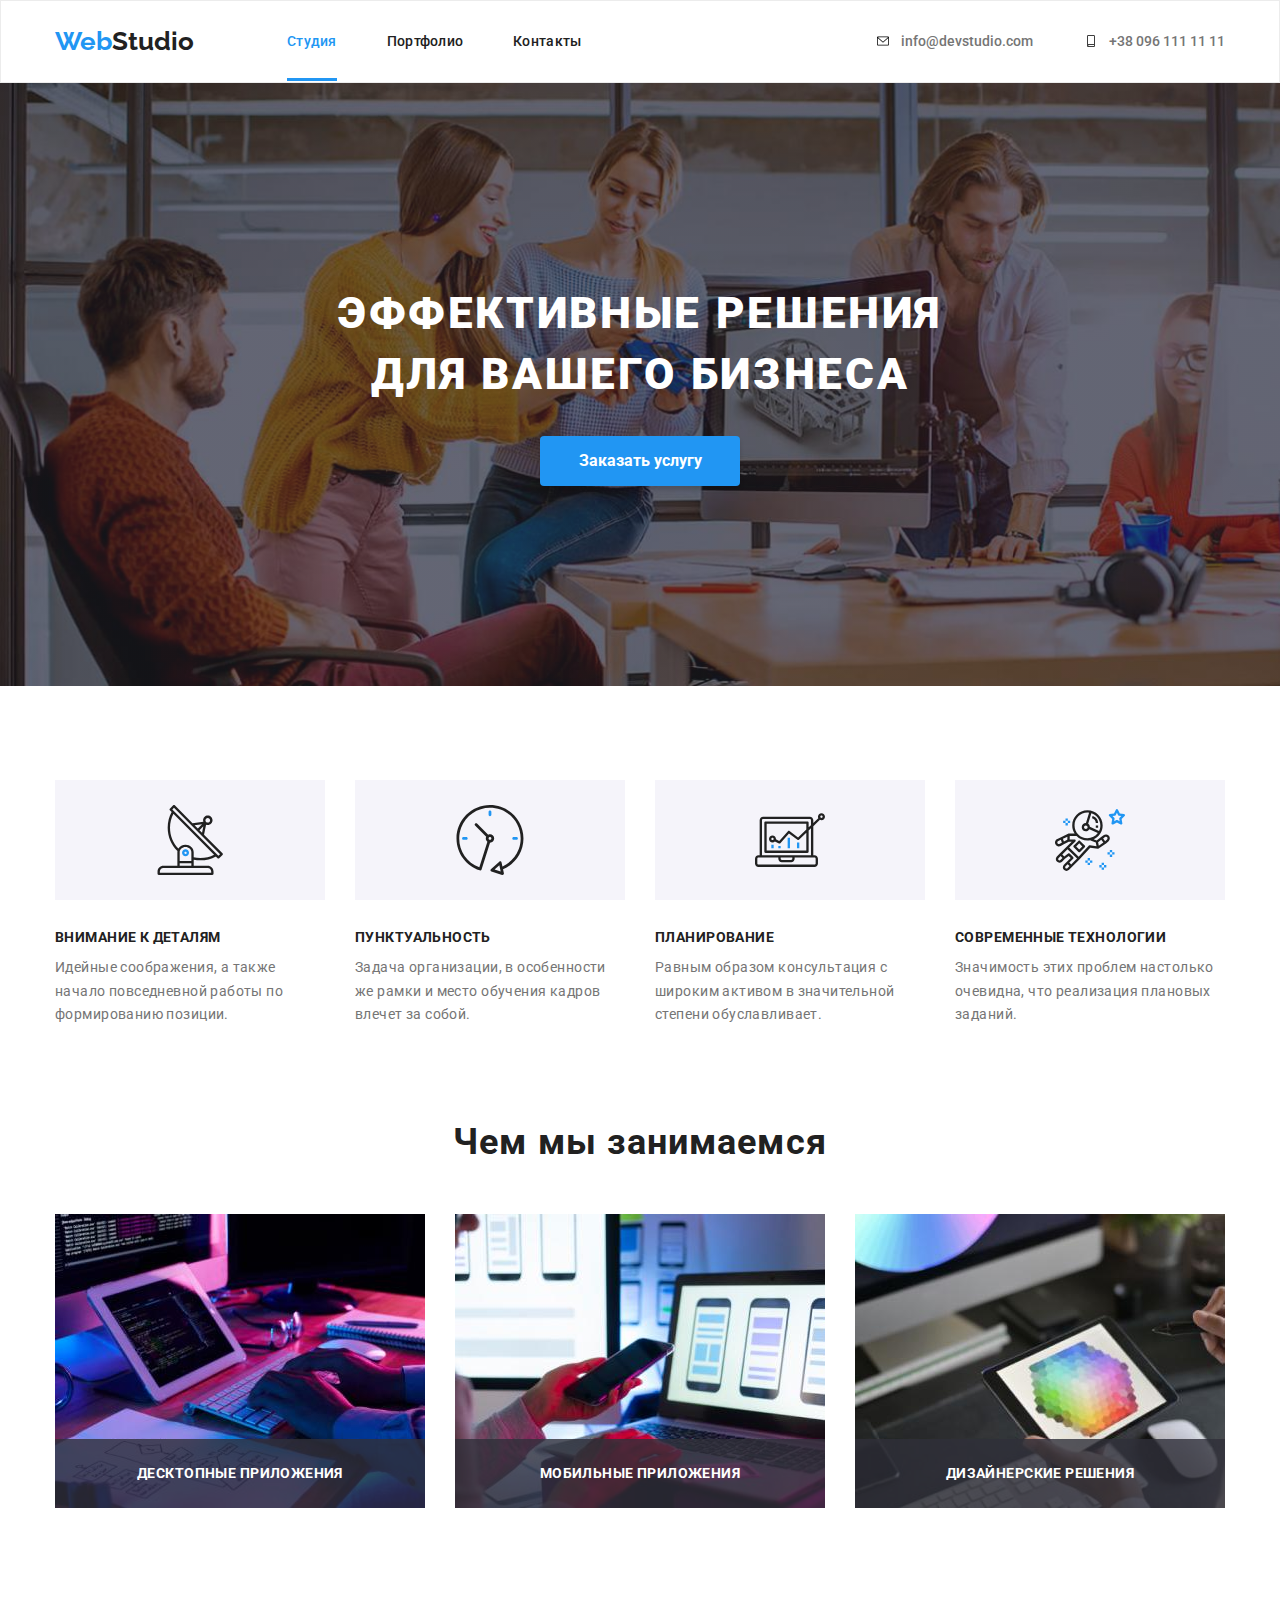
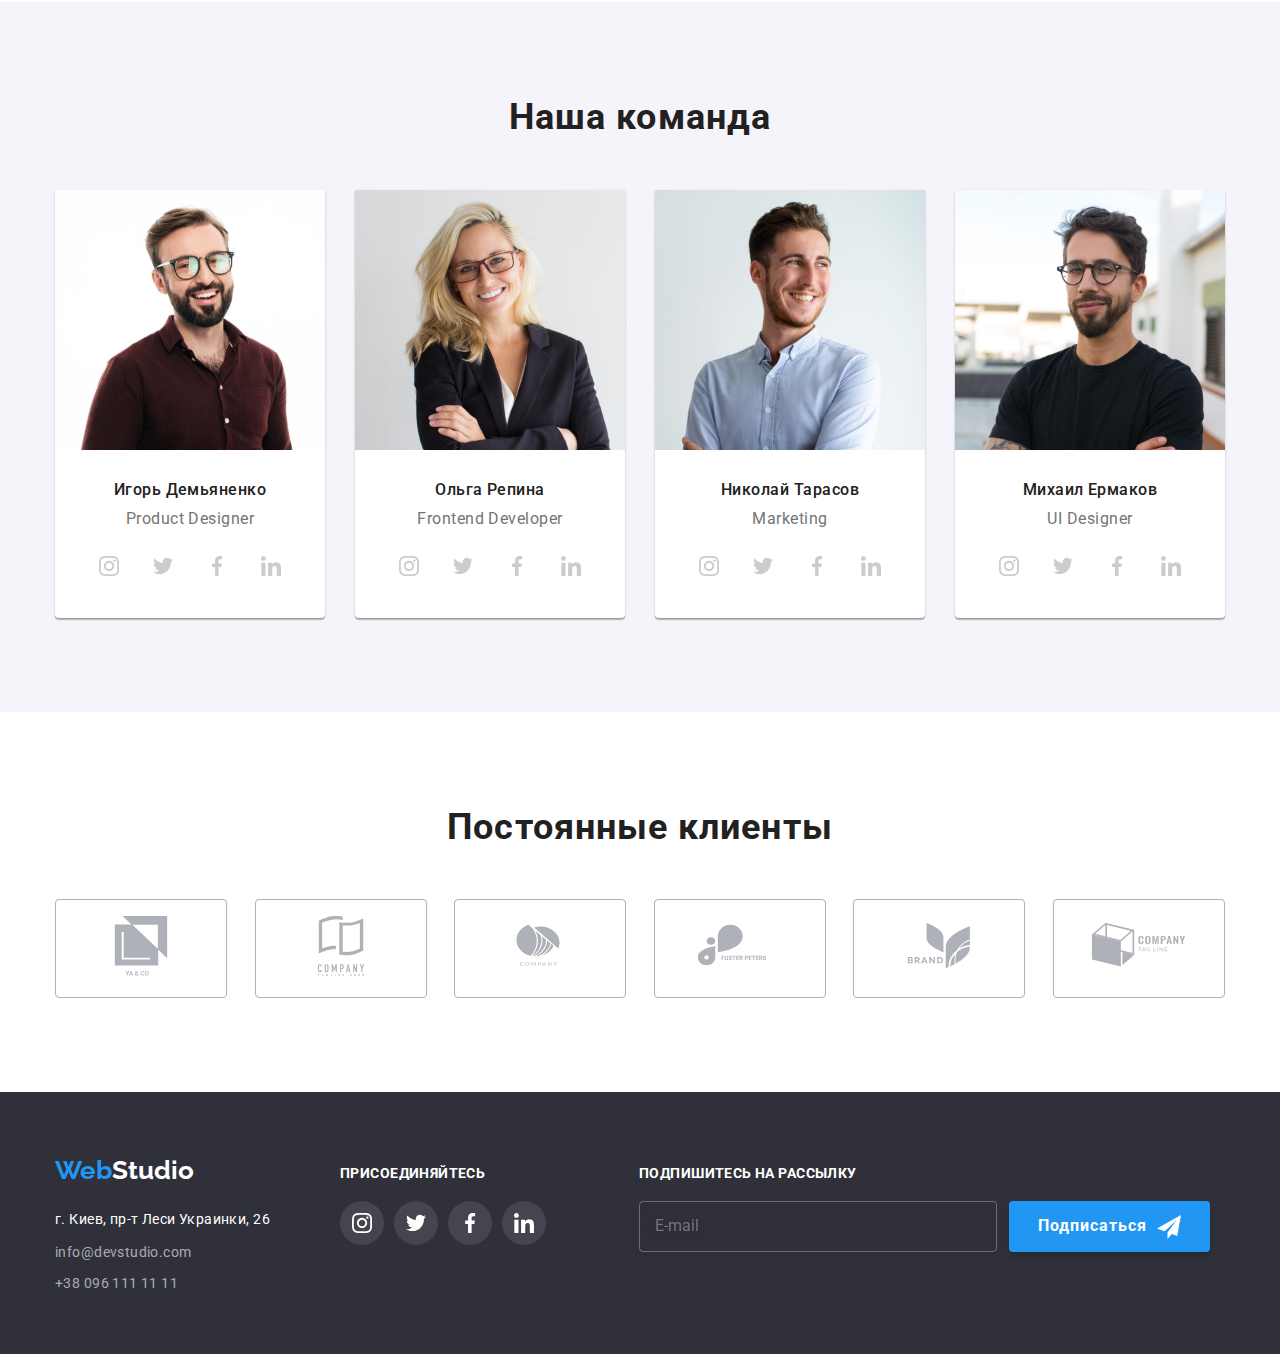
==== index.html @ b675e284 "cloned" ====
<!DOCTYPE html>
<html lang="ru">
  <head>
    <meta charset="UTF-8" />
    <meta http-equiv="X-UA-Compatible" content="IE=edge" />
    <meta name="viewport" content="width=device-width, initial-scale=1.0" />
    <title>Web Studio</title>

    <link rel="preconnect" href="https://fonts.googleapis.com" />
    <link rel="preconnect" href="https://fonts.gstatic.com" crossorigin />
    <link
      href="https://fonts.googleapis.com/css2?family=Raleway:wght@700&family=Roboto:wght@400;500;700;900&display=swap"
      rel="stylesheet"
    />
    <link rel="stylesheet" href="css/main.min.css" />
  </head>

  <body>
    <header class="header">
      <div class="container header-container">
        <nav class="nav-bar">
          <a href="index.html" class="logo"
            ><span class="logo__text">Web</span>Studio
          </a>
          <ul class="nav-list">
            <li class="nav-list__item">
              <a href="#" class="nav-list__link nav-list__link--active"
                >Студия</a
              >
            </li>
            <li class="nav-list__item">
              <a href="portfolio.html" class="nav-list__link">Портфолио</a>
            </li>
            <li class="nav-list__item">
              <a href="#" class="nav-list__link">Контакты</a>
            </li>
          </ul>
        </nav>

        <ul class="header-contacts">
          <li class="header-contacts__item">
            <a href="mailto:info@devstudio.com" class="header-contacts__link">
              <svg class="header-contacts__icon" width="16" height="12">
                <use href="./images/sprite.svg#icon-mail"></use>
              </svg>
              info@devstudio.com</a
            >
          </li>

          <li class="header-contacts__item">
            <a href="tel:+380961111111" class="header-contacts__link">
              <svg class="header-contacts__icon" width="16" height="12">
                <use href="./images/sprite.svg#icon-smartphone"></use>
              </svg>
              +38 096 111 11 11</a
            >
          </li>
        </ul>
      </div>
    </header>

    <main>
      <section class="main-screen">
        <div class="container">
          <h1 class="main-screen__title">
            Эффективные решения <br />
            для вашего бизнеса
          </h1>
          <button class="btn-order" type="button" data-modal-open>
            Заказать услугу
          </button>
        </div>
      </section>

      <section class="section">
        <div class="container">
          <h2 class="visually-hidden">Преимущества</h2>

          <ul class="benefits">
            <li class="benefits__box">
              <div class="benefits__svg">
                <svg width="70" height="70">
                  <use href="images/sprite.svg#icon-sputnik"></use>
                </svg>
              </div>
              <h3 class="benefits__title">Внимание к деталям</h3>
              <p class="benefits__descr">
                Идейные соображения, а также начало повседневной работы по
                формированию позиции.
              </p>
            </li>

            <li class="benefits__box">
              <div class="benefits__svg">
                <svg width="70" height="70">
                  <use href="images/sprite.svg#icon-clock"></use>
                </svg>
              </div>
              <h3 class="benefits__title">Пунктуальность</h3>
              <p class="benefits__descr">
                Задача организации, в особенности же рамки и место обучения
                кадров влечет за собой.
              </p>
            </li>

            <li class="benefits__box">
              <div class="benefits__svg">
                <svg width="70" height="70">
                  <use href="images/sprite.svg#icon-diagram"></use>
                </svg>
              </div>
              <h3 class="benefits__title">Планирование</h3>
              <p class="benefits__descr">
                Равным образом консультация с широким активом в значительной
                степени обуславливает.
              </p>
            </li>

            <li class="benefits__box">
              <div class="benefits__svg">
                <svg width="70" height="70">
                  <use href="images/sprite.svg#icon-astronaut"></use>
                </svg>
              </div>
              <h3 class="benefits__title">Современные технологии</h3>
              <p class="benefits__descr">
                Значимость этих проблем настолько очевидна, что реализация
                плановых заданий.
              </p>
            </li>
          </ul>
        </div>
      </section>

      <section class="section services">
        <div class="container">
          <h2 class="section-title">Чем мы занимаемся</h2>
          <ul class="services-list">
            <li class="services-list__item">
              <img
                src="images/about-1.jpg"
                alt="Человек с клавиатурой и планшетом"
                width="370"
              />
              <div class="services-list__overlay">
                <p>Десктопные приложения</p>
              </div>
            </li>
            <li class="services-list__item">
              <img
                src="images/about-2.jpg"
                alt="Человек с телефоном и ноутбуком"
                width="370"
              />
              <div class="services-list__overlay">
                <p>Мобильные приложения</p>
              </div>
            </li>
            <li class="services-list__item">
              <img
                src="images/about-3.jpg"
                alt="Человек с планшетом"
                width="370"
              />
              <div class="services-list__overlay">
                <p>Дизайнерские решения</p>
              </div>
            </li>
          </ul>
        </div>
      </section>

      <section class="our-team section">
        <div class="container">
          <h2 class="section-title">Наша команда</h2>
          <ul class="team">
            <li class="team__item">
              <div class="team-thumb">
                <img
                  src="images/team-1.jpg"
                  alt="Product Designer"
                  width="270"
                />
              </div>
              <div class="team-content">
                <h3 class="team-content__name">Игорь Демьяненко</h3>
                <span class="team-content__descr">Product Designer</span>

                <div class="team-social">
                  <a href="" class="team-social__link">
                    <svg class="team-social__icon" width="20" height="20">
                      <use href="images/sprite.svg#icon-instagram"></use>
                    </svg>
                  </a>
                  <a href="" class="team-social__link">
                    <svg class="team-social__icon" width="20" height="20">
                      <use href="images/sprite.svg#icon-twitter"></use>
                    </svg>
                  </a>
                  <a href="" class="team-social__link">
                    <svg class="team-social__icon" width="20" height="20">
                      <use href="images/sprite.svg#icon-facebook"></use>
                    </svg>
                  </a>
                  <a href="" class="team-social__link">
                    <svg class="team-social__icon" width="20" height="20">
                      <use href="images/sprite.svg#icon-linkedin"></use>
                    </svg>
                  </a>
                </div>
              </div>
            </li>

            <li class="team__item">
              <div class="team-thumb">
                <img
                  src="images/team-2.jpg"
                  alt="Frontend Developer"
                  width="270"
                />
              </div>
              <div class="team-content">
                <h3 class="team-content__name">Ольга Репина</h3>
                <span class="team-content__descr">Frontend Developer</span>

                <div class="team-social">
                  <a href="" class="team-social__link">
                    <svg class="team-social__icon" width="20" height="20">
                      <use href="images/sprite.svg#icon-instagram"></use>
                    </svg>
                  </a>
                  <a href="" class="team-social__link">
                    <svg class="team-social__icon" width="20" height="20">
                      <use href="images/sprite.svg#icon-twitter"></use>
                    </svg>
                  </a>
                  <a href="" class="team-social__link">
                    <svg class="team-social__icon" width="20" height="20">
                      <use href="images/sprite.svg#icon-facebook"></use>
                    </svg>
                  </a>
                  <a href="" class="team-social__link">
                    <svg class="team-social__icon" width="20" height="20">
                      <use href="images/sprite.svg#icon-linkedin"></use>
                    </svg>
                  </a>
                </div>
              </div>
            </li>

            <li class="team__item">
              <div class="team-thumb">
                <img src="images/team-3.jpg" alt="Marketing" width="270" />
              </div>
              <div class="team-content">
                <h3 class="team-content__name">Николай Тарасов</h3>
                <span class="team-content__descr">Marketing</span>

                <div class="team-social">
                  <a href="" class="team-social__link">
                    <svg class="team-social__icon" width="20" height="20">
                      <use href="images/sprite.svg#icon-instagram"></use>
                    </svg>
                  </a>
                  <a href="" class="team-social__link">
                    <svg class="team-social__icon" width="20" height="20">
                      <use href="images/sprite.svg#icon-twitter"></use>
                    </svg>
                  </a>
                  <a href="" class="team-social__link">
                    <svg class="team-social__icon" width="20" height="20">
                      <use href="images/sprite.svg#icon-facebook"></use>
                    </svg>
                  </a>
                  <a href="" class="team-social__link">
                    <svg class="team-social__icon" width="20" height="20">
                      <use href="images/sprite.svg#icon-linkedin"></use>
                    </svg>
                  </a>
                </div>
              </div>
            </li>

            <li class="team__item">
              <div class="team-thumb">
                <img src="images/team-4.jpg" alt="UI Designer" width="270" />
              </div>
              <div class="team-content">
                <h3 class="team-content__name">Михаил Ермаков</h3>
                <span class="team-content__descr">UI Designer</span>

                <div class="team-social">
                  <a href="" class="team-social__link">
                    <svg class="team-social__icon" width="20" height="20">
                      <use href="images/sprite.svg#icon-instagram"></use>
                    </svg>
                  </a>
                  <a href="" class="team-social__link">
                    <svg class="team-social__icon" width="20" height="20">
                      <use href="images/sprite.svg#icon-twitter"></use>
                    </svg>
                  </a>
                  <a href="" class="team-social__link">
                    <svg class="team-social__icon" width="20" height="20">
                      <use href="images/sprite.svg#icon-facebook"></use>
                    </svg>
                  </a>
                  <a href="" class="team-social__link">
                    <svg class="team-social__icon" width="20" height="20">
                      <use href="images/sprite.svg#icon-linkedin"></use>
                    </svg>
                  </a>
                </div>
              </div>
            </li>
          </ul>
        </div>
      </section>

      <section class="section clients">
        <div class="container">
          <h2 class="section-title">Постоянные клиенты</h2>
          <ul class="clients-list">
            <li>
              <a href="#" class="clients-list__link">
                <svg width="106" height="60" class="clients-list__icon">
                  <use href="images/sprite.svg#icon-client-1"></use>
                </svg>
              </a>
            </li>

            <li>
              <a href="#" class="clients-list__link">
                <svg width="106" height="60" class="clients-list__icon">
                  <use href="images/sprite.svg#icon-client-2"></use>
                </svg>
              </a>
            </li>

            <li>
              <a href="#" class="clients-list__link">
                <svg width="106" height="60" class="clients-list__icon">
                  <use href="images/sprite.svg#icon-client-3"></use>
                </svg>
              </a>
            </li>

            <li>
              <a href="#" class="clients-list__link">
                <svg width="106" height="60" class="clients-list__icon">
                  <use href="images/sprite.svg#icon-client-4"></use>
                </svg>
              </a>
            </li>

            <li>
              <a href="#" class="clients-list__link">
                <svg width="106" height="60" class="clients-list__icon">
                  <use href="images/sprite.svg#icon-client-5"></use>
                </svg>
              </a>
            </li>

            <li>
              <a href="#" class="clients-list__link">
                <svg width="106" height="60" class="clients-list__icon">
                  <use href="images/sprite.svg#icon-client-6"></use>
                </svg>
              </a>
            </li>
          </ul>
        </div>
      </section>

      <div class="backdrop is-hidden" data-modal>
        <div class="modal">
          <button class="modal__close-btn" type="button" data-modal-close>
            <svg width="18" height="18">
              <use href="images/sprite.svg#close"></use>
            </svg>
          </button>

          <h3 class="modal__title">Оставьте свои данные, мы вам перезвоним</h3>

          <form class="modal-form" name="modal" autocomplete="off">
            <div class="modal-form__field">
              <label class="modal-form__label">
                Имя
                <input class="modal-form__input" type="text" name="name" />
              </label>
              <span class="modal-form__icon">
                <svg width="18" height="18">
                  <use href="images/sprite.svg#person-modal"></use>
                </svg>
              </span>
            </div>

            <div class="modal-form__field">
              <label class="modal-form__label">
                Телефон
                <input class="modal-form__input" type="tel" name="tel" />
              </label>
              <span class="modal-form__icon">
                <svg width="18" height="18">
                  <use href="images/sprite.svg#phone-modal"></use>
                </svg>
              </span>
            </div>

            <div class="modal-form__field">
              <label class="modal-form__label">
                Почта
                <input class="modal-form__input" type="email" name="email" />
              </label>

              <span class="modal-form__icon">
                <svg width="18" height="18">
                  <use href="images/sprite.svg#email-modal"></use>
                </svg>
              </span>
            </div>

            <div class="modal-form__field">
              <label class="modal-form__label">
                Комментарий
                <textarea
                  class="modal-form__input modal-form__input--textarea"
                  name="comment"
                  cols="30"
                  rows="10"
                ></textarea>
              </label>
            </div>

            <label class="modal-form__checkbox">
              <input
                class="modal-form__checkbox-input"
                type="checkbox"
                name="policy"
              />
              <span class="modal-form__checkbox-icon"></span>
              Соглашаюсь с рассылкой и принимаю
              <a href="#" class="modal-form__link">Условия договора</a>
            </label>
          </form>
          <div class="modal-form__btn-wrap">
            <button type="button" class="modal-form__btn">Отправить</button>
          </div>
        </div>
      </div>
    </main>

    <footer class="footer">
      <div class="container footer-container">
        <div class="footer-contact-box">
          <a href="#" class="logo footer-logo"
            ><span class="logo__text">Web</span>Studio</a
          >
          <address class="footer-adress">
            <a href="#" class="footer-adress__item"
              >г. Киев, пр-т Леси Украинки, 26</a
            >

            <ul class="footer-contacts">
              <li class="footer-contacts__item">
                <a
                  class="footer-contacts__link"
                  href="mailto:info@devstudio.com"
                  >info@devstudio.com</a
                >
              </li>
              <li class="footer-contacts__item">
                <a class="footer-contacts__link" href="tel:+380961111111"
                  >+38 096 111 11 11</a
                >
              </li>
            </ul>
          </address>
        </div>
        <div class="footer-social-box">
          <span class="footer-social-box__title">присоединяйтесь</span>

          <div class="team-social-box footer-icon-box">
            <a href="" class="team-social__link footer-link">
              <svg class="footer-social__icon" width="20" height="20">
                <use href="images/sprite.svg#icon-instagram"></use>
              </svg>
            </a>
            <a href="" class="team-social__link footer-link">
              <svg class="footer-social__icon" width="20" height="20">
                <use href="images/sprite.svg#icon-twitter"></use>
              </svg>
            </a>
            <a href="" class="team-social__link footer-link">
              <svg class="footer-social__icon" width="20" height="20">
                <use href="images/sprite.svg#icon-facebook"></use>
              </svg>
            </a>
            <a href="" class="team-social__link footer-link">
              <svg class="footer-social__icon" width="20" height="20">
                <use href="images/sprite.svg#icon-linkedin"></use>
              </svg>
            </a>
          </div>
        </div>

        <div class="footer-mailing">
          <span class="footer-social-box__title">
            Подпишитесь на рассылку
          </span>
          <div class="mailing-form">
            <form>
              <input
                class="footer-input"
                type="email"
                name="mail"
                placeholder="E-mail"
                autocomplete="off"
              />
            </form>

            <button type="button" class="mailing-btn">
              <span class="mailing-btn__text"> Подписаться </span>

              <svg class="mailing-btn__icon" width="24" height="24">
                <use href="images/sprite.svg#mailing"></use>
              </svg>
            </button>
          </div>
        </div>
      </div>
    </footer>
    <script src="js/modal.js"></script>
  </body>
</html>
---- css/main.min.css ----
*,::before,::after{-webkit-box-sizing:border-box;box-sizing:border-box}html{line-height:1.15;-webkit-text-size-adjust:100%;-moz-tab-size:4;-o-tab-size:4;tab-size:4}body{margin:0;font-family:system-ui,-apple-system,"Segoe UI",Roboto,Helvetica,Arial,sans-serif,"Apple Color Emoji","Segoe UI Emoji"}hr{height:0;color:inherit}abbr[title]{-webkit-text-decoration:underline dotted;text-decoration:underline dotted}b,strong{font-weight:bolder}code,kbd,samp,pre{font-family:ui-monospace, SFMono-Regular, Consolas, "Liberation Mono", Menlo, monospace;font-size:1em}small{font-size:80%}sub,sup{font-size:75%;line-height:0;position:relative;vertical-align:baseline}sub{bottom:-0.25em}sup{top:-0.5em}table{text-indent:0;border-color:inherit}button,input,optgroup,select,textarea{font-family:inherit;font-size:100%;line-height:1.15;margin:0}button,select{text-transform:none}button,[type="button"],[type="reset"],[type="submit"]{-webkit-appearance:button}::-moz-focus-inner{border-style:none;padding:0}:-moz-focusring{outline:1px dotted ButtonText}:-moz-ui-invalid{box-shadow:none}legend{padding:0}progress{vertical-align:baseline}::-webkit-inner-spin-button,::-webkit-outer-spin-button{height:auto}[type="search"]{-webkit-appearance:textfield;outline-offset:-2px}::-webkit-search-decoration{-webkit-appearance:none}::-webkit-file-upload-button{-webkit-appearance:button;font:inherit}summary{display:list-item}h1,h2,h3,h4,h5,h6,p{margin:0}body{font-family:"Roboto", sans-serif;color:#212121;background-color:#fff}a{text-decoration:none;color:var(--text-color)}ul{list-style:none;padding:0;margin:0}img{display:block;width:100%;height:auto}textarea{resize:none}.visually-hidden{position:absolute;width:1px;height:1px;margin:-1px;padding:0;overflow:hidden;border:0;clip:rect(0 0 0 0)}.container{width:1200px;margin:0 auto;padding:0 15px}.section{padding-top:94px;padding-bottom:94px}.header{background-color:#fff;border:1px solid #ececec}.header-container{padding:0 15px;display:-webkit-box;display:-ms-flexbox;display:flex;-webkit-box-align:center;-ms-flex-align:center;align-items:center}.footer{background-color:#2f303a;padding:60px 0}.backdrop{position:fixed;top:0;left:0;width:100%;height:100%;background-color:rgba(0,0,0,0.2);opacity:1;-webkit-transition:opacity 250ms cubic-bezier(0.4, 0, 0.2, 1);transition:opacity 250ms cubic-bezier(0.4, 0, 0.2, 1)}.modal{min-height:581px;min-width:520px;background-color:#fff;position:absolute;top:50%;left:50%;padding:40px;-webkit-transform:scale(1) translate(-50%, -50%);transform:scale(1) translate(-50%, -50%);-webkit-transition:-webkit-transform 250ms cubic-bezier(0.4, 0, 0.2, 1);transition:-webkit-transform 250ms cubic-bezier(0.4, 0, 0.2, 1);transition:transform 250ms cubic-bezier(0.4, 0, 0.2, 1);transition:transform 250ms cubic-bezier(0.4, 0, 0.2, 1), -webkit-transform 250ms cubic-bezier(0.4, 0, 0.2, 1);border-radius:4px;border:1px solid rgba(0,0,0,0.1);-webkit-box-shadow:0px 1px 3px rgba(0,0,0,0.12),0px 1px 1px rgba(0,0,0,0.14),0px 2px 1px rgba(0,0,0,0.2);box-shadow:0px 1px 3px rgba(0,0,0,0.12),0px 1px 1px rgba(0,0,0,0.14),0px 2px 1px rgba(0,0,0,0.2)}.backdrop.is-hidden{opacity:0;pointer-events:none}.backdrop.is-hidden .modal{-webkit-transform:scale(0.9) translate(-50%, -50%);transform:scale(0.9) translate(-50%, -50%)}.modal__close-btn{width:30px;height:30px;border-radius:50%;position:absolute;top:8px;right:8px;background:transparent;border:1px solid rgba(0,0,0,0.1);cursor:pointer;padding:5px;-webkit-transition:fill 250ms cubic-bezier(0.4, 0, 0.2, 1);transition:fill 250ms cubic-bezier(0.4, 0, 0.2, 1)}.modal__close-btn:hover{fill:#2196f3}.modal__title{font-weight:bold;font-size:20px;line-height:1.2;text-align:center;letter-spacing:0.03em;margin-bottom:12px}.modal-form__field{position:relative;-webkit-transition:fill 250ms cubic-bezier(0.4, 0, 0.2, 1);transition:fill 250ms cubic-bezier(0.4, 0, 0.2, 1)}.modal-form__field:focus-within{fill:#2196f3}.modal-form__field+.modal-form__field{margin-top:10px}.modal-form__input{display:block;padding:11px 12px;padding-left:42px;border:1px solid rgba(33,33,33,0.2);-webkit-box-sizing:border-box;box-sizing:border-box;border-radius:4px;width:100%;margin-top:4px;border-color:rgba(33,33,33,0.2);outline:none;-webkit-transition:border-color 250ms cubic-bezier(0.4, 0, 0.2, 1);transition:border-color 250ms cubic-bezier(0.4, 0, 0.2, 1)}.modal-form__field:focus-within .modal-form__input{border-color:#2196f3}.modal-form__icon{position:absolute;top:55%;left:12px}.modal-form__label{font-size:12px;line-height:1.7;letter-spacing:0.01em;color:#757575}.modal-form__checkbox-input{-webkit-appearance:none;-moz-appearance:none;appearance:none;position:absolute}.modal-form__checkbox{display:-webkit-box;display:-ms-flexbox;display:flex;-webkit-box-align:center;-ms-flex-align:center;align-items:center;margin-top:20px;font-size:14px;line-height:1.7;letter-spacing:0.03em;color:#757575}.modal-form__checkbox-icon{display:inline-block;width:16px;height:15px;border:2px solid #212121;border-radius:2px;margin-right:7px;-webkit-transition:-webkit-transform 250ms cubic-bezier(0.4, 0, 0.2, 1);transition:-webkit-transform 250ms cubic-bezier(0.4, 0, 0.2, 1);transition:transform 250ms cubic-bezier(0.4, 0, 0.2, 1);transition:transform 250ms cubic-bezier(0.4, 0, 0.2, 1), -webkit-transform 250ms cubic-bezier(0.4, 0, 0.2, 1)}.modal-form__checkbox-input:checked+.modal-form__checkbox-icon{background-color:#2196f3;border:transparent;background-image:url(../images/modal-check.svg);background-origin:border-box;-webkit-transform:scale(1.2);transform:scale(1.2)}.modal-form__btn{background-color:#2196f3;-webkit-box-shadow:0px 4px 4px rgba(0,0,0,0.15);box-shadow:0px 4px 4px rgba(0,0,0,0.15);border-radius:4px;border:none;cursor:pointer;font-weight:bold;font-size:16px;line-height:1.9;text-align:center;letter-spacing:0.06em;color:#fff;padding:10px 55px;display:-webkit-box;display:-ms-flexbox;display:flex;-webkit-box-pack:center;-ms-flex-pack:center;justify-content:center;-webkit-transition:background-color 250ms cubic-bezier(0.4, 0, 0.2, 1);transition:background-color 250ms cubic-bezier(0.4, 0, 0.2, 1)}.modal-form__btn:hover{background-color:#188ce8}.modal-form__btn-wrap{display:-webkit-box;display:-ms-flexbox;display:flex;-webkit-box-pack:center;-ms-flex-pack:center;justify-content:center;margin-top:30px}.modal-form__link{text-decoration:underline;color:#2196f3;display:inline-block;margin-left:4px}.modal-form__input--textarea{padding-left:16px}.logo{font-family:"Raleway", sans-serif;font-weight:700;font-size:26px;line-height:1.4}.logo__text{color:#2196f3}.footer-logo{color:#fff;margin-bottom:20px;display:block}.header{background-color:#fff;border:1px solid #ececec}.nav-list{display:-webkit-box;display:-ms-flexbox;display:flex;margin-left:93px}.nav-list__item{position:relative;margin-right:50px}.nav-list__item:last-child{margin-right:0}.nav-list__link{padding-top:32px;padding-bottom:32px;display:block}.nav-list__link--active{color:#2196f3}.nav-list__link--active::after{content:"";height:3px;background-color:#2196f3;position:absolute;bottom:0;left:0;width:100%}.nav-bar{display:-webkit-box;display:-ms-flexbox;display:flex;-webkit-box-align:center;-ms-flex-align:center;align-items:center}.nav-list__link{font-weight:500;font-size:14px;line-height:1.1;letter-spacing:0.02em;-webkit-transition:color 250ms cubic-bezier(0.4, 0, 0.2, 1);transition:color 250ms cubic-bezier(0.4, 0, 0.2, 1)}.nav-list__link:hover,.nav-list__link:focus{color:#2196f3}.header-contacts{display:-webkit-box;display:-ms-flexbox;display:flex;margin-left:auto}.header-contacts__link{padding-top:32px;padding-bottom:32px;display:-webkit-box;display:-ms-flexbox;display:flex;-webkit-box-align:center;-ms-flex-align:center;align-items:center}.header-contacts__item{margin-right:50px}.header-contacts__item:last-child{margin-right:0}.header-contacts__icon{margin-right:10px}.header-contacts__link{font-weight:500;font-size:14px;line-height:1.2;color:#757575;-webkit-transition:fill 250ms cubic-bezier(0.4, 0, 0.2, 1),color 250ms cubic-bezier(0.4, 0, 0.2, 1);transition:fill 250ms cubic-bezier(0.4, 0, 0.2, 1),color 250ms cubic-bezier(0.4, 0, 0.2, 1)}.header-contacts__link:hover,.header-contacts__link:focus{color:#2196f3;fill:#2196f3}.main-screen{background-color:#2f303a;background-image:-webkit-gradient(linear, left top, left bottom, from(rgba(47,48,58,0.4)), to(rgba(47,48,58,0.4))),url(../images/main-bg.jpg);background-image:linear-gradient(rgba(47,48,58,0.4), rgba(47,48,58,0.4)),url(../images/main-bg.jpg);background-repeat:no-repeat;background-size:cover;padding:200px 0;max-width:1600px;margin:0 auto}.main-screen__title{font-weight:900;font-size:44px;line-height:1.4;text-align:center;letter-spacing:0.06em;text-transform:uppercase;color:#fff;margin:0;display:block}.btn-order{background-color:#2196f3;color:#fff;font-family:"Roboto", sans-serif;font-weight:700;font-size:16px;line-height:1.9;text-align:center;cursor:pointer;width:200px;display:block;margin:30px auto 0 auto;padding:10px 0;-webkit-box-shadow:0px 4px 4px rgba(0,0,0,0.15);box-shadow:0px 4px 4px rgba(0,0,0,0.15);border-radius:4px;border:none;-webkit-transition:background-color 250ms cubic-bezier(0.4, 0, 0.2, 1);transition:background-color 250ms cubic-bezier(0.4, 0, 0.2, 1)}.btn-order:hover,.btn-order:focus{background-color:#188ce8}.benefits{display:-webkit-box;display:-ms-flexbox;display:flex;-ms-flex-wrap:wrap;flex-wrap:wrap;margin-left:-30px;margin-top:-30px}.benefits__svg{display:-webkit-box;display:-ms-flexbox;display:flex;-webkit-box-pack:center;-ms-flex-pack:center;justify-content:center;-webkit-box-align:center;-ms-flex-align:center;align-items:center;background-color:#f5f4fa;padding:25px 100px;margin-bottom:30px}.benefits__box{-ms-flex-preferred-size:calc(100% / 4 - 30px);flex-basis:calc(100% / 4 - 30px);margin-left:30px;margin-top:30px}.benefits__title{font-weight:700;font-size:14px;line-height:1.1;letter-spacing:0.03em;text-transform:uppercase;color:#212121;margin-bottom:10px}.benefits__descr{font-size:14px;line-height:1.7;letter-spacing:0.03em;color:#757575}.services{padding-top:0}.section-title{font-weight:700;font-size:36px;line-height:1.2;text-align:center;letter-spacing:0.03em;color:var(--text-color);margin-bottom:50px}.services-list__item{display:inline-block}.services-list{display:-webkit-box;display:-ms-flexbox;display:flex;-ms-flex-wrap:wrap;flex-wrap:wrap;margin-left:-30px;margin-top:-30px}.services-list__item{-ms-flex-preferred-size:calc(100% / 3 - 30px);flex-basis:calc(100% / 3 - 30px);margin-left:30px;margin-top:30px}.services-list__item{position:relative}.services-list__overlay{position:absolute;left:0;bottom:0;width:100%;padding:27px 82px;background-color:rgba(47,48,58,0.8);font-weight:700;font-size:14px;line-height:1.1;text-align:center;letter-spacing:0.03em;text-transform:uppercase;color:#fff}.our-team{background-color:#f5f4fa}.team{display:-webkit-box;display:-ms-flexbox;display:flex;-ms-flex-wrap:wrap;flex-wrap:wrap;margin-left:-30px;margin-top:-30px}.team__item{-ms-flex-preferred-size:calc(100% / 4 - 30px);flex-basis:calc(100% / 4 - 30px);margin-left:30px;margin-top:30px;-webkit-box-shadow:0px 1px 3px rgba(0,0,0,0.12),0px 1px 1px rgba(0,0,0,0.14),0px 2px 1px rgba(0,0,0,0.2);box-shadow:0px 1px 3px rgba(0,0,0,0.12),0px 1px 1px rgba(0,0,0,0.14),0px 2px 1px rgba(0,0,0,0.2);border-radius:0px 0px 4px 4px;text-align:center;background-color:#fff}.team-content{padding:30px 0}.team-content__name{font-weight:500;font-size:16px;line-height:1.2;letter-spacing:0.03em;color:#212121;display:block;margin-bottom:10px}.team-content__descr{font-size:16px;line-height:1.2;letter-spacing:0.03em;color:#757575}.team-social{display:-webkit-box;display:-ms-flexbox;display:flex;-webkit-box-pack:center;-ms-flex-pack:center;justify-content:center;margin-top:16px}.team-social__link{margin-right:10px;display:-webkit-box;display:-ms-flexbox;display:flex;width:44px;height:44px;-webkit-box-align:center;-ms-flex-align:center;align-items:center;-webkit-box-pack:center;-ms-flex-pack:center;justify-content:center;color:#fff;border-radius:50%;-webkit-transition:background-color 250ms cubic-bezier(0.4, 0, 0.2, 1);transition:background-color 250ms cubic-bezier(0.4, 0, 0.2, 1)}.team-social__link:last-child{margin-right:0}.team-social__link:hover{background-color:#2196f3;fill:#fff}.team-social__icon{fill:#ccc}.team-social__link:hover .team-social__icon{fill:#fff}.clients-list{display:-webkit-box;display:-ms-flexbox;display:flex;-webkit-box-pack:justify;-ms-flex-pack:justify;justify-content:space-between;-webkit-box-align:center;-ms-flex-align:center;align-items:center}.clients-list__link{border:1px solid #afb1b8;border-radius:4px;padding:16px 32px;display:block;-webkit-transition:border 250ms cubic-bezier(0.4, 0, 0.2, 1);transition:border 250ms cubic-bezier(0.4, 0, 0.2, 1)}.clients-list__link:hover{border:1px solid #2196f3}.clients-list__icon{fill:#afb1b8;-webkit-transition:fill 250ms cubic-bezier(0.4, 0, 0.2, 1);transition:fill 250ms cubic-bezier(0.4, 0, 0.2, 1)}.clients-list__link:hover .clients-list__icon{fill:#2196f3}.footer-adress__item{display:block;margin-bottom:10px;font-size:14px;line-height:1.7;letter-spacing:0.03em;color:#fff;font-style:normal}.footer-adress__item:last-child{margin-bottom:0}.footer-contacts__link{font-weight:normal;color:rgba(255,255,255,0.6);line-height:1.5;font-size:14px;letter-spacing:0.03em;font-style:normal;-webkit-transition:color 250ms cubic-bezier(0.4, 0, 0.2, 1);transition:color 250ms cubic-bezier(0.4, 0, 0.2, 1)}.footer-contacts__link:hover{color:#2196f3}.footer-contact-box{margin-right:70px}.footer-contacts__item{margin-bottom:10px}.footer-contacts__item:last-child{margin-bottom:0}.footer-contacts{display:block}.footer-container{display:-webkit-box;display:-ms-flexbox;display:flex}.footer-social-box{margin-top:12px;margin-right:93px}.footer-social-box__title{font-weight:700;font-size:14px;line-height:1.2;letter-spacing:0.03em;text-transform:uppercase;color:#fff;display:inline-block;margin-bottom:20px}.footer-link{background-color:rgba(255,255,255,0.1);border-radius:50%}.footer-icon-box{margin-top:0;display:-webkit-box;display:-ms-flexbox;display:flex}.footer-social__icon{fill:#fff}.footer-mailing{margin-top:12px}.footer-input{padding:15px;width:358px;border:1px solid rgba(255,255,255,0.3);-webkit-box-sizing:border-box;box-sizing:border-box;-webkit-filter:drop-shadow(0px 4px 4px rgba(0,0,0,0.15));filter:drop-shadow(0px 4px 4px rgba(0,0,0,0.15));border-radius:4px;background:transparent;color:#fff}.mailing-btn{border:none;color:#fff;background-color:#2196f3;display:-webkit-box;display:-ms-flexbox;display:flex;-webkit-box-align:center;-ms-flex-align:center;align-items:center;padding:10px 29px;cursor:pointer;margin-left:12px;-webkit-transition:background-color 250ms cubic-bezier(0.4, 0, 0.2, 1);transition:background-color 250ms cubic-bezier(0.4, 0, 0.2, 1);-webkit-box-shadow:0px 4px 4px rgba(0,0,0,0.15);box-shadow:0px 4px 4px rgba(0,0,0,0.15);border-radius:4px}.mailing-btn:hover{background-color:#188ce8}.mailing-btn__icon{fill:#fff}.mailing-btn__text{font-weight:700;font-size:16px;line-height:1.9;letter-spacing:0.06em;margin-right:10px}.mailing-form{display:-webkit-box;display:-ms-flexbox;display:flex;margin-right:12px}.portfolio-filter{display:-webkit-box;display:-ms-flexbox;display:flex;-webkit-box-pack:center;-ms-flex-pack:center;justify-content:center;margin-bottom:50px}.portfolio-filter__item{margin-right:8px}.portfolio-filter__item:last-child{margin-right:0}.portfolio-filter__btn{font-weight:500;font-size:16px;line-height:1.6;text-align:center;letter-spacing:0.03em;font-family:"Roboto", sans-serif;background-color:#f5f4fa;border:none;padding:6px 22px;border-radius:4px;-webkit-transition:background-color 250ms cubic-bezier(0.4, 0, 0.2, 1),color 250ms cubic-bezier(0.4, 0, 0.2, 1),-webkit-box-shadow 250ms cubic-bezier(0.4, 0, 0.2, 1);transition:background-color 250ms cubic-bezier(0.4, 0, 0.2, 1),color 250ms cubic-bezier(0.4, 0, 0.2, 1),-webkit-box-shadow 250ms cubic-bezier(0.4, 0, 0.2, 1);transition:background-color 250ms cubic-bezier(0.4, 0, 0.2, 1),color 250ms cubic-bezier(0.4, 0, 0.2, 1),box-shadow 250ms cubic-bezier(0.4, 0, 0.2, 1);transition:background-color 250ms cubic-bezier(0.4, 0, 0.2, 1),color 250ms cubic-bezier(0.4, 0, 0.2, 1),box-shadow 250ms cubic-bezier(0.4, 0, 0.2, 1),-webkit-box-shadow 250ms cubic-bezier(0.4, 0, 0.2, 1)}.portfolio-filter__btn:hover,.portfolio-filter__btn:focus{background-color:#2196f3;color:#fff;cursor:pointer;color:#fff;-webkit-box-shadow:0px 3px 1px rgba(0,0,0,0.1),0px 1px 2px rgba(0,0,0,0.08),0px 2px 2px rgba(0,0,0,0.12);box-shadow:0px 3px 1px rgba(0,0,0,0.1),0px 1px 2px rgba(0,0,0,0.08),0px 2px 2px rgba(0,0,0,0.12)}.portfolio-filter__btn--active{background-color:#2196f3;color:#fff;-webkit-box-shadow:0px 3px 1px rgba(0,0,0,0.1),0px 1px 2px rgba(0,0,0,0.08),0px 2px 2px rgba(0,0,0,0.12);box-shadow:0px 3px 1px rgba(0,0,0,0.1),0px 1px 2px rgba(0,0,0,0.08),0px 2px 2px rgba(0,0,0,0.12)}.portfolio-works{display:-webkit-box;display:-ms-flexbox;display:flex;-ms-flex-wrap:wrap;flex-wrap:wrap;margin-left:-30px;margin-top:-30px}.portfolio-works__item{-ms-flex-preferred-size:calc(100% / 3 - 30px);flex-basis:calc(100% / 3 - 30px);margin-left:30px;margin-top:30px;border:1px solid #eee}.card__title{font-weight:700;font-size:18px;line-height:2;letter-spacing:0.06em;color:#212121;margin-bottom:4px}.card:hover .card__title{text-shadow:0px 4px 4px rgba(0,0,0,0.25)}.card__descr{font-size:16px;line-height:1.9;letter-spacing:0.03em;color:#757575}.card{display:block}.card:hover{-webkit-box-shadow:0px 1px 1px rgba(0,0,0,0.12),0px 4px 4px rgba(0,0,0,0.06),1px 4px 6px rgba(0,0,0,0.16);box-shadow:0px 1px 1px rgba(0,0,0,0.12),0px 4px 4px rgba(0,0,0,0.06),1px 4px 6px rgba(0,0,0,0.16)}.card__image-thumb{position:relative;display:-webkit-box;display:-ms-flexbox;display:flex;-webkit-box-pack:center;-ms-flex-pack:center;justify-content:center;-webkit-box-align:center;-ms-flex-align:center;align-items:center;overflow:hidden}.card__overlay{background-color:rgba(33,150,243,0.8);width:100%;height:100%;position:absolute;top:0;left:0;opacity:0;-webkit-transform:translateY(100%);transform:translateY(100%);-webkit-transition:all 250ms cubic-bezier(0.4, 0, 0.2, 1);transition:all 250ms cubic-bezier(0.4, 0, 0.2, 1);display:-webkit-box;display:-ms-flexbox;display:flex;-webkit-box-align:center;-ms-flex-align:center;align-items:center;-webkit-box-pack:center;-ms-flex-pack:center;justify-content:center}.card:hover .card__overlay{-webkit-transform:translateY(0);transform:translateY(0)}.card__content{padding:20px 24px}.card__content-overlay{position:absolute;font-size:18px;line-height:1.6;letter-spacing:0.03em;color:#fff;width:332px;opacity:0}.card__text{width:332px}.card:hover .card__content-overlay{opacity:1}.card:hover .card__overlay{opacity:1}
/*# sourceMappingURL=main.min.css.map */
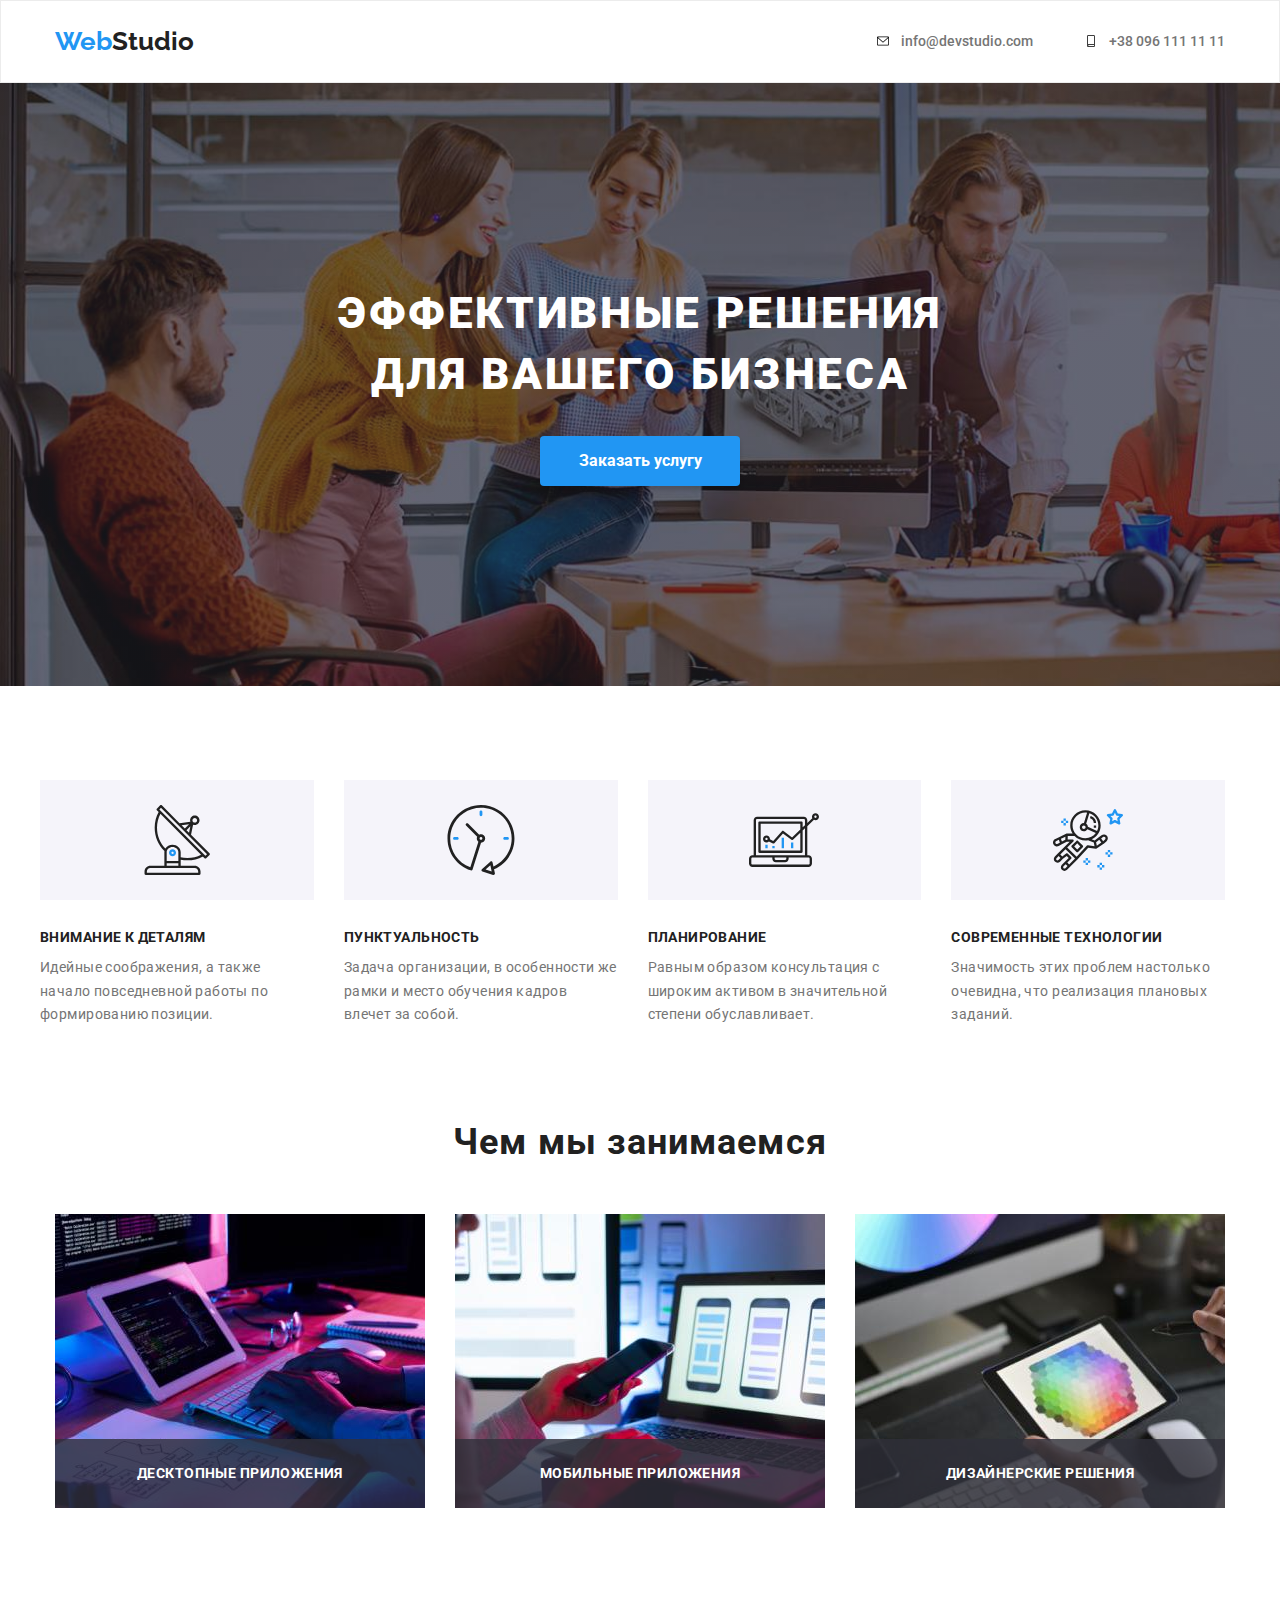
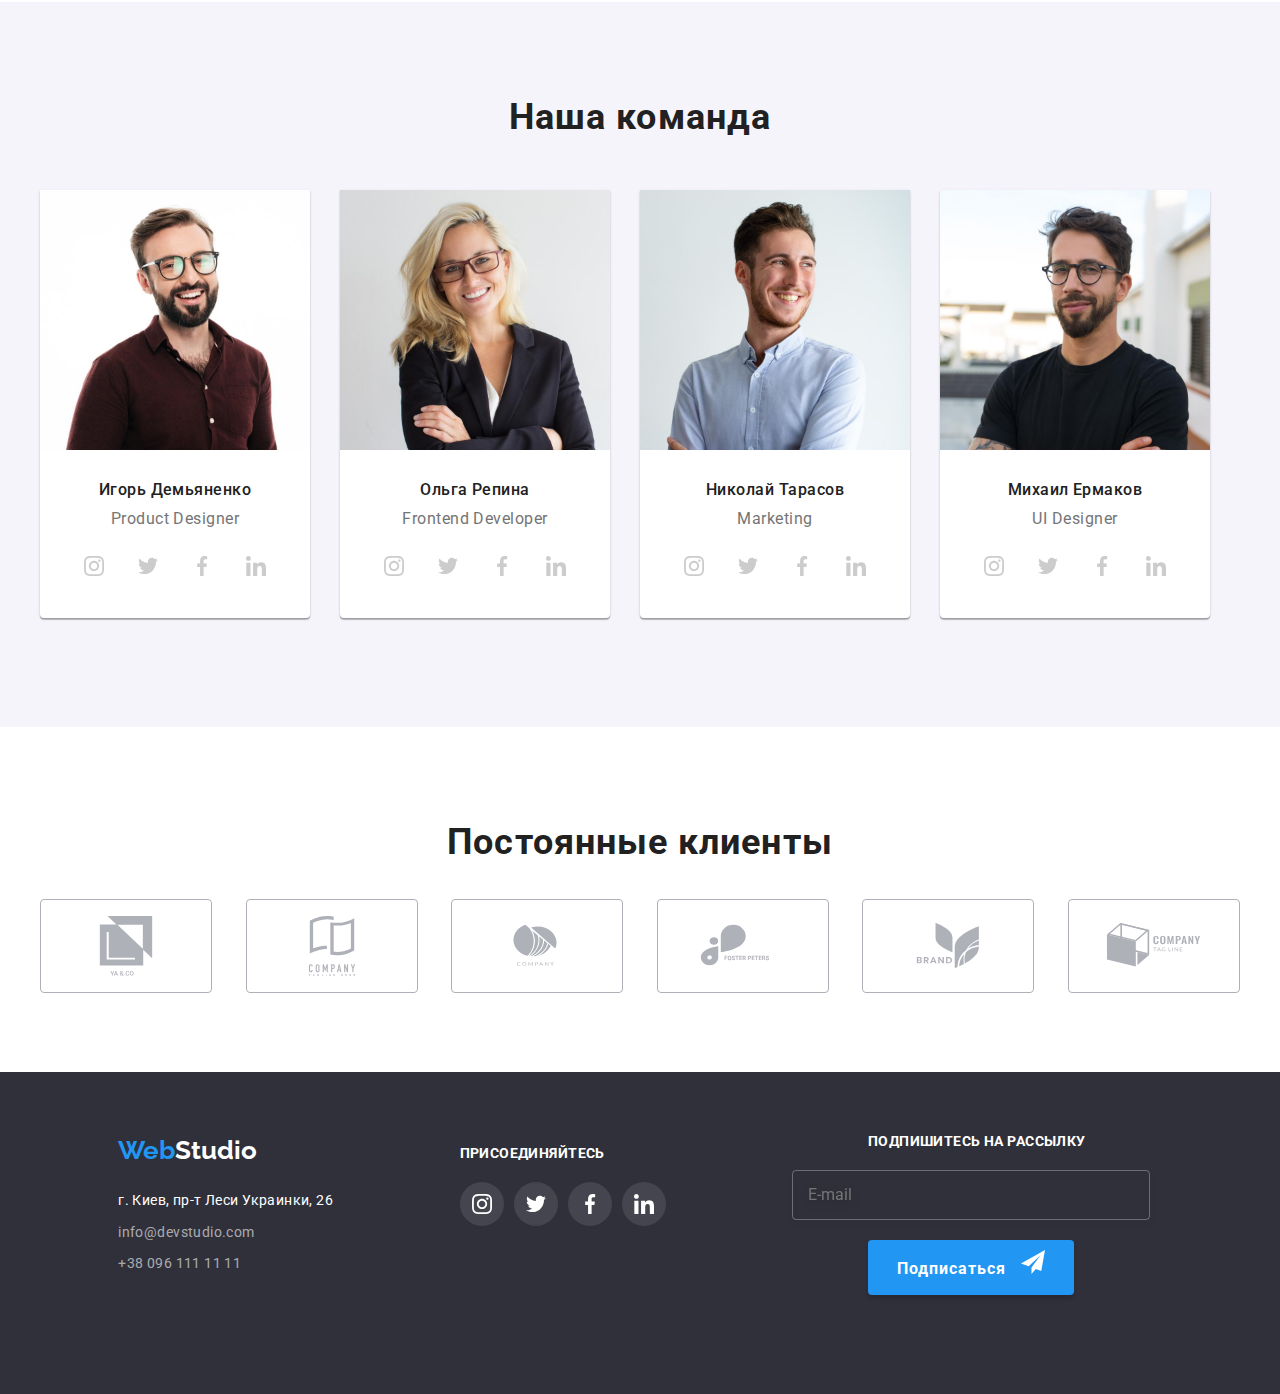
==== commit 42b1d8b4: "главная" ====
--- a/index.html
+++ b/index.html
@@ -321,7 +321,7 @@
         <div class="container">
           <h2 class="section-title">Постоянные клиенты</h2>
           <ul class="clients-list">
-            <li>
+            <li class="clients-list__item">
               <a href="#" class="clients-list__link">
                 <svg width="106" height="60" class="clients-list__icon">
                   <use href="images/sprite.svg#icon-client-1"></use>
@@ -329,7 +329,7 @@
               </a>
             </li>
 
-            <li>
+            <li class="clients-list__item">
               <a href="#" class="clients-list__link">
                 <svg width="106" height="60" class="clients-list__icon">
                   <use href="images/sprite.svg#icon-client-2"></use>
@@ -337,7 +337,7 @@
               </a>
             </li>
 
-            <li>
+            <li class="clients-list__item">
               <a href="#" class="clients-list__link">
                 <svg width="106" height="60" class="clients-list__icon">
                   <use href="images/sprite.svg#icon-client-3"></use>
@@ -345,7 +345,7 @@
               </a>
             </li>
 
-            <li>
+            <li class="clients-list__item">
               <a href="#" class="clients-list__link">
                 <svg width="106" height="60" class="clients-list__icon">
                   <use href="images/sprite.svg#icon-client-4"></use>
@@ -353,7 +353,7 @@
               </a>
             </li>
 
-            <li>
+            <li class="clients-list__item">
               <a href="#" class="clients-list__link">
                 <svg width="106" height="60" class="clients-list__icon">
                   <use href="images/sprite.svg#icon-client-5"></use>
@@ -361,7 +361,7 @@
               </a>
             </li>
 
-            <li>
+            <li class="clients-list__item">
               <a href="#" class="clients-list__link">
                 <svg width="106" height="60" class="clients-list__icon">
                   <use href="images/sprite.svg#icon-client-6"></use>
--- a/css/main.min.css
+++ b/css/main.min.css
@@ -1,3 +1,3 @@
 *,::before,::after{-webkit-box-sizing:border-box;box-sizing:border-box}html{line-height:1.15;-webkit-text-size-adjust:100%;-moz-tab-size:4;-o-tab-size:4;tab-size:4}body{margin:0;font-family:system-ui,-apple-system,"Segoe UI",Roboto,Helvetica,Arial,sans-serif,"Apple Color Emoji","Segoe UI Emoji"}hr{height:0;color:inherit}abbr[title]{-webkit-text-decoration:underline dotted;text-decoration:underline dotted}b,strong{font-weight:bolder}code,kbd,samp,pre{font-family:ui-monospace, SFMono-Regular, Consolas, "Liberation Mono", Menlo,- monospace;font-size:1em}small{font-size:80%}sub,sup{font-size:75%;line-height:0;position:relative;vertical-align:baseline}sub{bottom:-0.25em}sup{top:-0.5em}table{text-indent:0;border-color:inherit}button,input,optgroup,select,textarea{font-family:inherit;font-size:100%;line-height:1.15;margin:0}button,select{text-transform:none}button,[type="button"],[type="reset"],[type="submit"]{-webkit-appearance:button}::-moz-focus-inner{border-style:none;padding:0}:-moz-focusring{outline:1px dotted ButtonText}:-moz-ui-invalid{box-shadow:none}legend{padding:0}progress{vertical-align:baseline}::-webkit-inner-spin-button,::-webkit-outer-spin-button{height:auto}[type="search"]{-webkit-appearance:textfield;outline-offset:-2px}::-webkit-search-decoration{-webkit-appearance:none}::-webkit-file-upload-button{-webkit-appearance:button;font:inherit}summary{display:list-item}h1,h2,h3,h4,h5,h6,p{margin:0}body{font-family:"Roboto", sans-serif;color:#212121;background-color:#fff}a{text-decoration:none;color:var(--text-color)}ul{list-style:none;padding:0;margin:0}img{display:block;width:100%;height:auto}textarea{resize:none}.visually-hidden{position:absolute;width:1px;height:1px;margin:-1px;padding:0;overflow:hidden;border:0;clip:rect(0 0 0 0)}.container{width:1200px;margin:0 auto;padding:0 15px}.section{padding-top:94px;padding-bottom:94px}.header{background-color:#fff;border:1px solid #ececec}.header-container{padding:0 15px;display:-webkit-box;display:-ms-flexbox;display:flex;-webkit-box-align:center;-ms-flex-align:center;align-items:center}.footer{background-color:#2f303a;padding:60px 0}.backdrop{position:fixed;top:0;left:0;width:100%;height:100%;background-color:rgba(0,0,0,0.2);opacity:1;-webkit-transition:opacity 250ms cubic-bezier(0.4, 0, 0.2, 1);transition:opacity 250ms cubic-bezier(0.4, 0, 0.2, 1)}.modal{min-height:581px;min-width:520px;background-color:#fff;position:absolute;top:50%;left:50%;padding:40px;-webkit-transform:scale(1) translate(-50%, -50%);transform:scale(1) translate(-50%, -50%);-webkit-transition:-webkit-transform 250ms cubic-bezier(0.4, 0, 0.2, 1);transition:-webkit-transform 250ms cubic-bezier(0.4, 0, 0.2, 1);transition:transform 250ms cubic-bezier(0.4, 0, 0.2, 1);transition:transform 250ms cubic-bezier(0.4, 0, 0.2, 1), -webkit-transform 250ms cubic-bezier(0.4, 0, 0.2, 1);border-radius:4px;border:1px solid rgba(0,0,0,0.1);-webkit-box-shadow:0px 1px 3px rgba(0,0,0,0.12),0px 1px 1px rgba(0,0,0,0.14),0px 2px 1px rgba(0,0,0,0.2);box-shadow:0px 1px 3px rgba(0,0,0,0.12),0px 1px 1px rgba(0,0,0,0.14),0px 2px 1px rgba(0,0,0,0.2)}.backdrop.is-hidden{opacity:0;pointer-events:none}.backdrop.is-hidden .modal{-webkit-transform:scale(0.9) translate(-50%, -50%);transform:scale(0.9) translate(-50%, -50%)}.modal__close-btn{width:30px;height:30px;border-radius:50%;position:absolute;top:8px;right:8px;background:transparent;border:1px solid rgba(0,0,0,0.1);cursor:pointer;padding:5px;-webkit-transition:fill 250ms cubic-bezier(0.4, 0, 0.2, 1);transition:fill 250ms cubic-bezier(0.4, 0, 0.2, 1)}.modal__close-btn:hover{fill:#2196f3}.modal__title{font-weight:bold;font-size:20px;line-height:1.2;text-align:center;letter-spacing:0.03em;margin-bottom:12px}.modal-form__field{position:relative;-webkit-transition:fill 250ms cubic-bezier(0.4, 0, 0.2, 1);transition:fill 250ms cubic-bezier(0.4, 0, 0.2, 1)}.modal-form__field:focus-within{fill:#2196f3}.modal-form__field+.modal-form__field{margin-top:10px}.modal-form__input{display:block;padding:11px 12px;padding-left:42px;border:1px solid rgba(33,33,33,0.2);-webkit-box-sizing:border-box;box-sizing:border-box;border-radius:4px;width:100%;margin-top:4px;border-color:rgba(33,33,33,0.2);outline:none;-webkit-transition:border-color 250ms cubic-bezier(0.4, 0, 0.2, 1);transition:border-color 250ms cubic-bezier(0.4, 0, 0.2, 1)}.modal-form__field:focus-within .modal-form__input{border-color:#2196f3}.modal-form__icon{position:absolute;top:55%;left:12px}.modal-form__label{font-size:12px;line-height:1.7;letter-spacing:0.01em;color:#757575}.modal-form__checkbox-input{-webkit-appearance:none;-moz-appearance:none;appearance:none;position:absolute}.modal-form__checkbox{display:-webkit-box;display:-ms-flexbox;display:flex;-webkit-box-align:center;-ms-flex-align:center;align-items:center;margin-top:20px;font-size:14px;line-height:1.7;letter-spacing:0.03em;color:#757575}.modal-form__checkbox-icon{display:inline-block;width:16px;height:15px;border:2px solid #212121;border-radius:2px;margin-right:7px;-webkit-transition:-webkit-transform 250ms cubic-bezier(0.4, 0, 0.2, 1);transition:-webkit-transform 250ms cubic-bezier(0.4, 0, 0.2, 1);transition:transform 250ms cubic-bezier(0.4, 0, 0.2, 1);transition:transform 250ms cubic-bezier(0.4, 0, 0.2, 1), -webkit-transform 250ms cubic-bezier(0.4, 0, 0.2, 1)}.modal-form__checkbox-input:checked+.modal-form__checkbox-icon{background-color:#2196f3;border:transparent;background-image:url(../images/modal-check.svg);background-origin:border-box;-webkit-transform:scale(1.2);transform:scale(1.2)}.modal-form__btn{background-color:#2196f3;-webkit-box-shadow:0px 4px 4px rgba(0,0,0,0.15);box-shadow:0px 4px 4px rgba(0,0,0,0.15);border-radius:4px;border:none;cursor:pointer;font-weight:bold;font-size:16px;line-height:1.9;text-align:center;letter-spacing:0.06em;color:#fff;padding:10px 55px;display:-webkit-box;display:-ms-flexbox;display:flex;-webkit-box-pack:center;-ms-flex-pack:center;justify-content:center;-webkit-transition:background-color 250ms cubic-bezier(0.4, 0, 0.2, 1);transition:background-color 250ms cubic-bezier(0.4, 0, 0.2, 1)}.modal-form__btn:hover{background-color:#188ce8}.modal-form__btn-wrap{display:-webkit-box;display:-ms-flexbox;display:flex;-webkit-box-pack:center;-ms-flex-pack:center;justify-content:center;margin-top:30px}.modal-form__link{text-decoration:underline;color:#2196f3;display:inline-block;margin-left:4px}.modal-form__input--textarea{padding-left:16px}.logo{font-family:"Raleway", sans-serif;font-weight:700;font-size:26px;line-height:1.4}.logo__text{color:#2196f3}.footer-logo{color:#fff;margin-bottom:20px;display:block}.header{background-color:#fff;border:1px solid #ececec}.nav-list{display:-webkit-box;display:-ms-flexbox;display:flex;margin-left:93px}.nav-list__item{position:relative;margin-right:50px}.nav-list__item:last-child{margin-right:0}.nav-list__link{padding-top:32px;padding-bottom:32px;display:block}.nav-list__link--active{color:#2196f3}.nav-list__link--active::after{content:"";height:3px;background-color:#2196f3;position:absolute;bottom:0;left:0;width:100%}.nav-bar{display:-webkit-box;display:-ms-flexbox;display:flex;-webkit-box-align:center;-ms-flex-align:center;align-items:center}.nav-list__link{font-weight:500;font-size:14px;line-height:1.1;letter-spacing:0.02em;-webkit-transition:color 250ms cubic-bezier(0.4, 0, 0.2, 1);transition:color 250ms cubic-bezier(0.4, 0, 0.2, 1)}.nav-list__link:hover,.nav-list__link:focus{color:#2196f3}.header-contacts{display:-webkit-box;display:-ms-flexbox;display:flex;margin-left:auto}.header-contacts__link{padding-top:32px;padding-bottom:32px;display:-webkit-box;display:-ms-flexbox;display:flex;-webkit-box-align:center;-ms-flex-align:center;align-items:center}.header-contacts__item{margin-right:50px}.header-contacts__item:last-child{margin-right:0}.header-contacts__icon{margin-right:10px}.header-contacts__link{font-weight:500;font-size:14px;line-height:1.2;color:#757575;-webkit-transition:fill 250ms cubic-bezier(0.4, 0, 0.2, 1),color 250ms cubic-bezier(0.4, 0, 0.2, 1);transition:fill 250ms cubic-bezier(0.4, 0, 0.2, 1),color 250ms cubic-bezier(0.4, 0, 0.2, 1)}.header-contacts__link:hover,.header-contacts__link:focus{color:#2196f3;fill:#2196f3}.main-screen{background-color:#2f303a;background-image:-webkit-gradient(linear, left top, left bottom, from(rgba(47,48,58,0.4)), to(rgba(47,48,58,0.4))),url(../images/main-bg.jpg);background-image:linear-gradient(rgba(47,48,58,0.4), rgba(47,48,58,0.4)),url(../images/main-bg.jpg);background-repeat:no-repeat;background-size:cover;padding:200px 0;max-width:1600px;margin:0 auto}.main-screen__title{font-weight:900;font-size:44px;line-height:1.4;text-align:center;letter-spacing:0.06em;text-transform:uppercase;color:#fff;margin:0;display:block}.btn-order{background-color:#2196f3;color:#fff;font-family:"Roboto", sans-serif;font-weight:700;font-size:16px;line-height:1.9;text-align:center;cursor:pointer;width:200px;display:block;margin:30px auto 0 auto;padding:10px 0;-webkit-box-shadow:0px 4px 4px rgba(0,0,0,0.15);box-shadow:0px 4px 4px rgba(0,0,0,0.15);border-radius:4px;border:none;-webkit-transition:background-color 250ms cubic-bezier(0.4, 0, 0.2, 1);transition:background-color 250ms cubic-bezier(0.4, 0, 0.2, 1)}.btn-order:hover,.btn-order:focus{background-color:#188ce8}.benefits{display:-webkit-box;display:-ms-flexbox;display:flex;-ms-flex-wrap:wrap;flex-wrap:wrap;margin-left:-30px;margin-top:-30px}.benefits__svg{display:-webkit-box;display:-ms-flexbox;display:flex;-webkit-box-pack:center;-ms-flex-pack:center;justify-content:center;-webkit-box-align:center;-ms-flex-align:center;align-items:center;background-color:#f5f4fa;padding:25px 100px;margin-bottom:30px}.benefits__box{-ms-flex-preferred-size:calc(100% / 4 - 30px);flex-basis:calc(100% / 4 - 30px);margin-left:30px;margin-top:30px}.benefits__title{font-weight:700;font-size:14px;line-height:1.1;letter-spacing:0.03em;text-transform:uppercase;color:#212121;margin-bottom:10px}.benefits__descr{font-size:14px;line-height:1.7;letter-spacing:0.03em;color:#757575}.services{padding-top:0}.section-title{font-weight:700;font-size:36px;line-height:1.2;text-align:center;letter-spacing:0.03em;color:var(--text-color);margin-bottom:50px}.services-list__item{display:inline-block}.services-list{display:-webkit-box;display:-ms-flexbox;display:flex;-ms-flex-wrap:wrap;flex-wrap:wrap;margin-left:-30px;margin-top:-30px}.services-list__item{-ms-flex-preferred-size:calc(100% / 3 - 30px);flex-basis:calc(100% / 3 - 30px);margin-left:30px;margin-top:30px}.services-list__item{position:relative}.services-list__overlay{position:absolute;left:0;bottom:0;width:100%;padding:27px 82px;background-color:rgba(47,48,58,0.8);font-weight:700;font-size:14px;line-height:1.1;text-align:center;letter-spacing:0.03em;text-transform:uppercase;color:#fff}.our-team{background-color:#f5f4fa}.team{display:-webkit-box;display:-ms-flexbox;display:flex;-ms-flex-wrap:wrap;flex-wrap:wrap;margin-left:-30px;margin-top:-30px}.team__item{-ms-flex-preferred-size:calc(100% / 4 - 30px);flex-basis:calc(100% / 4 - 30px);margin-left:30px;margin-top:30px;-webkit-box-shadow:0px 1px 3px rgba(0,0,0,0.12),0px 1px 1px rgba(0,0,0,0.14),0px 2px 1px rgba(0,0,0,0.2);box-shadow:0px 1px 3px rgba(0,0,0,0.12),0px 1px 1px rgba(0,0,0,0.14),0px 2px 1px rgba(0,0,0,0.2);border-radius:0px 0px 4px 4px;text-align:center;background-color:#fff}.team-content{padding:30px 0}.team-content__name{font-weight:500;font-size:16px;line-height:1.2;letter-spacing:0.03em;color:#212121;display:block;margin-bottom:10px}.team-content__descr{font-size:16px;line-height:1.2;letter-spacing:0.03em;color:#757575}.team-social{display:-webkit-box;display:-ms-flexbox;display:flex;-webkit-box-pack:center;-ms-flex-pack:center;justify-content:center;margin-top:16px}.team-social__link{margin-right:10px;display:-webkit-box;display:-ms-flexbox;display:flex;width:44px;height:44px;-webkit-box-align:center;-ms-flex-align:center;align-items:center;-webkit-box-pack:center;-ms-flex-pack:center;justify-content:center;color:#fff;border-radius:50%;-webkit-transition:background-color 250ms cubic-bezier(0.4, 0, 0.2, 1);transition:background-color 250ms cubic-bezier(0.4, 0, 0.2, 1)}.team-social__link:last-child{margin-right:0}.team-social__link:hover{background-color:#2196f3;fill:#fff}.team-social__icon{fill:#ccc}.team-social__link:hover .team-social__icon{fill:#fff}.clients-list{display:-webkit-box;display:-ms-flexbox;display:flex;-webkit-box-pack:justify;-ms-flex-pack:justify;justify-content:space-between;-webkit-box-align:center;-ms-flex-align:center;align-items:center}.clients-list__link{border:1px solid #afb1b8;border-radius:4px;padding:16px 32px;display:block;-webkit-transition:border 250ms cubic-bezier(0.4, 0, 0.2, 1);transition:border 250ms cubic-bezier(0.4, 0, 0.2, 1)}.clients-list__link:hover{border:1px solid #2196f3}.clients-list__icon{fill:#afb1b8;-webkit-transition:fill 250ms cubic-bezier(0.4, 0, 0.2, 1);transition:fill 250ms cubic-bezier(0.4, 0, 0.2, 1)}.clients-list__link:hover .clients-list__icon{fill:#2196f3}.footer-adress__item{display:block;margin-bottom:10px;font-size:14px;line-height:1.7;letter-spacing:0.03em;color:#fff;font-style:normal}.footer-adress__item:last-child{margin-bottom:0}.footer-contacts__link{font-weight:normal;color:rgba(255,255,255,0.6);line-height:1.5;font-size:14px;letter-spacing:0.03em;font-style:normal;-webkit-transition:color 250ms cubic-bezier(0.4, 0, 0.2, 1);transition:color 250ms cubic-bezier(0.4, 0, 0.2, 1)}.footer-contacts__link:hover{color:#2196f3}.footer-contact-box{margin-right:70px}.footer-contacts__item{margin-bottom:10px}.footer-contacts__item:last-child{margin-bottom:0}.footer-contacts{display:block}.footer-container{display:-webkit-box;display:-ms-flexbox;display:flex}.footer-social-box{margin-top:12px;margin-right:93px}.footer-social-box__title{font-weight:700;font-size:14px;line-height:1.2;letter-spacing:0.03em;text-transform:uppercase;color:#fff;display:inline-block;margin-bottom:20px}.footer-link{background-color:rgba(255,255,255,0.1);border-radius:50%}.footer-icon-box{margin-top:0;display:-webkit-box;display:-ms-flexbox;display:flex}.footer-social__icon{fill:#fff}.footer-mailing{margin-top:12px}.footer-input{padding:15px;width:358px;border:1px solid rgba(255,255,255,0.3);-webkit-box-sizing:border-box;box-sizing:border-box;-webkit-filter:drop-shadow(0px 4px 4px rgba(0,0,0,0.15));filter:drop-shadow(0px 4px 4px rgba(0,0,0,0.15));border-radius:4px;background:transparent;color:#fff}.mailing-btn{border:none;color:#fff;background-color:#2196f3;display:-webkit-box;display:-ms-flexbox;display:flex;-webkit-box-align:center;-ms-flex-align:center;align-items:center;padding:10px 29px;cursor:pointer;margin-left:12px;-webkit-transition:background-color 250ms cubic-bezier(0.4, 0, 0.2, 1);transition:background-color 250ms cubic-bezier(0.4, 0, 0.2, 1);-webkit-box-shadow:0px 4px 4px rgba(0,0,0,0.15);box-shadow:0px 4px 4px rgba(0,0,0,0.15);border-radius:4px}.mailing-btn:hover{background-color:#188ce8}.mailing-btn__icon{fill:#fff}.mailing-btn__text{font-weight:700;font-size:16px;line-height:1.9;letter-spacing:0.06em;margin-right:10px}.mailing-form{display:-webkit-box;display:-ms-flexbox;display:flex;margin-right:12px}.portfolio-filter{display:-webkit-box;display:-ms-flexbox;display:flex;-webkit-box-pack:center;-ms-flex-pack:center;justify-content:center;margin-bottom:50px}.portfolio-filter__item{margin-right:8px}.portfolio-filter__item:last-child{margin-right:0}.portfolio-filter__btn{font-weight:500;font-size:16px;line-height:1.6;text-align:center;letter-spacing:0.03em;font-family:"Roboto", sans-serif;background-color:#f5f4fa;border:none;padding:6px 22px;border-radius:4px;-webkit-transition:background-color 250ms cubic-bezier(0.4, 0, 0.2, 1),color 250ms cubic-bezier(0.4, 0, 0.2, 1),-webkit-box-shadow 250ms cubic-bezier(0.4, 0, 0.2, 1);transition:background-color 250ms cubic-bezier(0.4, 0, 0.2, 1),color 250ms cubic-bezier(0.4, 0, 0.2, 1),-webkit-box-shadow 250ms cubic-bezier(0.4, 0, 0.2, 1);transition:background-color 250ms cubic-bezier(0.4, 0, 0.2, 1),color 250ms cubic-bezier(0.4, 0, 0.2, 1),box-shadow 250ms cubic-bezier(0.4, 0, 0.2, 1);transition:background-color 250ms cubic-bezier(0.4, 0, 0.2, 1),color 250ms cubic-bezier(0.4, 0, 0.2, 1),box-shadow 250ms cubic-bezier(0.4, 0, 0.2, 1),-webkit-box-shadow 250ms cubic-bezier(0.4, 0, 0.2, 1)}.portfolio-filter__btn:hover,.portfolio-filter__btn:focus{background-color:#2196f3;color:#fff;cursor:pointer;color:#fff;-webkit-box-shadow:0px 3px 1px rgba(0,0,0,0.1),0px 1px 2px rgba(0,0,0,0.08),0px 2px 2px rgba(0,0,0,0.12);box-shadow:0px 3px 1px rgba(0,0,0,0.1),0px 1px 2px rgba(0,0,0,0.08),0px 2px 2px rgba(0,0,0,0.12)}.portfolio-filter__btn--active{background-color:#2196f3;color:#fff;-webkit-box-shadow:0px 3px 1px rgba(0,0,0,0.1),0px 1px 2px rgba(0,0,0,0.08),0px 2px 2px rgba(0,0,0,0.12);box-shadow:0px 3px 1px rgba(0,0,0,0.1),0px 1px 2px rgba(0,0,0,0.08),0px 2px 2px rgba(0,0,0,0.12)}.portfolio-works{display:-webkit-box;display:-ms-flexbox;display:flex;-ms-flex-wrap:wrap;flex-wrap:wrap;margin-left:-30px;margin-top:-30px}.portfolio-works__item{-ms-flex-preferred-size:calc(100% / 3 - 30px);flex-basis:calc(100% / 3 - 30px);margin-left:30px;margin-top:30px;border:1px solid #eee}.card__title{font-weight:700;font-size:18px;line-height:2;letter-spacing:0.06em;color:#212121;margin-bottom:4px}.card:hover .card__title{text-shadow:0px 4px 4px rgba(0,0,0,0.25)}.card__descr{font-size:16px;line-height:1.9;letter-spacing:0.03em;color:#757575}.card{display:block}.card:hover{-webkit-box-shadow:0px 1px 1px rgba(0,0,0,0.12),0px 4px 4px rgba(0,0,0,0.06),1px 4px 6px rgba(0,0,0,0.16);box-shadow:0px 1px 1px rgba(0,0,0,0.12),0px 4px 4px rgba(0,0,0,0.06),1px 4px 6px rgba(0,0,0,0.16)}.card__image-thumb{position:relative;display:-webkit-box;display:-ms-flexbox;display:flex;-webkit-box-pack:center;-ms-flex-pack:center;justify-content:center;-webkit-box-align:center;-ms-flex-align:center;align-items:center;overflow:hidden}.card__overlay{background-color:rgba(33,150,243,0.8);width:100%;height:100%;position:absolute;top:0;left:0;opacity:0;-webkit-transform:translateY(100%);transform:translateY(100%);-webkit-transition:all 250ms cubic-bezier(0.4, 0, 0.2, 1);transition:all 250ms cubic-bezier(0.4, 0, 0.2, 1);display:-webkit-box;display:-ms-flexbox;display:flex;-webkit-box-align:center;-ms-flex-align:center;align-items:center;-webkit-box-pack:center;-ms-flex-pack:center;justify-content:center}.card:hover .card__overlay{-webkit-transform:translateY(0);transform:translateY(0)}.card__content{padding:20px 24px}.card__content-overlay{position:absolute;font-size:18px;line-height:1.6;letter-spacing:0.03em;color:#fff;width:332px;opacity:0}.card__text{width:332px}.card:hover .card__content-overlay{opacity:1}.card:hover .card__overlay{opacity:1}
+ monospace;font-size:1em}small{font-size:80%}sub,sup{font-size:75%;line-height:0;position:relative;vertical-align:baseline}sub{bottom:-0.25em}sup{top:-0.5em}table{text-indent:0;border-color:inherit}button,input,optgroup,select,textarea{font-family:inherit;font-size:100%;line-height:1.15;margin:0}button,select{text-transform:none}button,[type="button"],[type="reset"],[type="submit"]{-webkit-appearance:button}::-moz-focus-inner{border-style:none;padding:0}:-moz-focusring{outline:1px dotted ButtonText}:-moz-ui-invalid{box-shadow:none}legend{padding:0}progress{vertical-align:baseline}::-webkit-inner-spin-button,::-webkit-outer-spin-button{height:auto}[type="search"]{-webkit-appearance:textfield;outline-offset:-2px}::-webkit-search-decoration{-webkit-appearance:none}::-webkit-file-upload-button{-webkit-appearance:button;font:inherit}summary{display:list-item}h1,h2,h3,h4,h5,h6,p{margin:0}body{font-family:"Roboto", sans-serif;color:#212121;background-color:#fff}a{text-decoration:none;color:var(--text-color)}ul{list-style:none;padding:0;margin:0}img{display:block;width:100%;height:auto}textarea{resize:none}.visually-hidden{position:absolute;width:1px;height:1px;margin:-1px;padding:0;overflow:hidden;border:0;clip:rect(0 0 0 0)}.container{margin-left:auto;margin-right:auto;padding:0 15px}@media screen and (min-width: 480px){.container{width:480px}}@media screen and (min-width: 768px){.container{width:768px}}@media screen and (min-width: 1200px){.container{width:1200px}}.section{padding-top:94px;padding-bottom:94px}.header{background-color:#fff;border:1px solid #ececec}.header-container{padding:0 15px;display:-webkit-box;display:-ms-flexbox;display:flex;-webkit-box-align:center;-ms-flex-align:center;align-items:center}.footer{background-color:#2f303a;padding:60px 0}.backdrop{position:fixed;top:0;left:0;width:100%;height:100%;background-color:rgba(0,0,0,0.2);opacity:1;-webkit-transition:opacity 250ms cubic-bezier(0.4, 0, 0.2, 1);transition:opacity 250ms cubic-bezier(0.4, 0, 0.2, 1)}.modal{min-height:581px;min-width:520px;background-color:#fff;position:absolute;top:50%;left:50%;padding:40px;-webkit-transform:scale(1) translate(-50%, -50%);transform:scale(1) translate(-50%, -50%);-webkit-transition:-webkit-transform 250ms cubic-bezier(0.4, 0, 0.2, 1);transition:-webkit-transform 250ms cubic-bezier(0.4, 0, 0.2, 1);transition:transform 250ms cubic-bezier(0.4, 0, 0.2, 1);transition:transform 250ms cubic-bezier(0.4, 0, 0.2, 1), -webkit-transform 250ms cubic-bezier(0.4, 0, 0.2, 1);border-radius:4px;border:1px solid rgba(0,0,0,0.1);-webkit-box-shadow:0px 1px 3px rgba(0,0,0,0.12),0px 1px 1px rgba(0,0,0,0.14),0px 2px 1px rgba(0,0,0,0.2);box-shadow:0px 1px 3px rgba(0,0,0,0.12),0px 1px 1px rgba(0,0,0,0.14),0px 2px 1px rgba(0,0,0,0.2)}.backdrop.is-hidden{opacity:0;pointer-events:none}.backdrop.is-hidden .modal{-webkit-transform:scale(0.9) translate(-50%, -50%);transform:scale(0.9) translate(-50%, -50%)}.modal__close-btn{width:30px;height:30px;border-radius:50%;position:absolute;top:8px;right:8px;background:transparent;border:1px solid rgba(0,0,0,0.1);cursor:pointer;padding:5px;-webkit-transition:fill 250ms cubic-bezier(0.4, 0, 0.2, 1);transition:fill 250ms cubic-bezier(0.4, 0, 0.2, 1)}.modal__close-btn:hover{fill:#2196f3}.modal__title{font-weight:bold;font-size:20px;line-height:1.2;text-align:center;letter-spacing:0.03em;margin-bottom:12px}.modal-form__field{position:relative;-webkit-transition:fill 250ms cubic-bezier(0.4, 0, 0.2, 1);transition:fill 250ms cubic-bezier(0.4, 0, 0.2, 1)}.modal-form__field:focus-within{fill:#2196f3}.modal-form__field+.modal-form__field{margin-top:10px}.modal-form__input{display:block;padding:11px 12px;padding-left:42px;border:1px solid rgba(33,33,33,0.2);-webkit-box-sizing:border-box;box-sizing:border-box;border-radius:4px;width:100%;margin-top:4px;border-color:rgba(33,33,33,0.2);outline:none;-webkit-transition:border-color 250ms cubic-bezier(0.4, 0, 0.2, 1);transition:border-color 250ms cubic-bezier(0.4, 0, 0.2, 1)}.modal-form__field:focus-within .modal-form__input{border-color:#2196f3}.modal-form__icon{position:absolute;top:55%;left:12px}.modal-form__label{font-size:12px;line-height:1.7;letter-spacing:0.01em;color:#757575}.modal-form__checkbox-input{-webkit-appearance:none;-moz-appearance:none;appearance:none;position:absolute}.modal-form__checkbox{display:-webkit-box;display:-ms-flexbox;display:flex;-webkit-box-align:center;-ms-flex-align:center;align-items:center;margin-top:20px;font-size:14px;line-height:1.7;letter-spacing:0.03em;color:#757575}.modal-form__checkbox-icon{display:inline-block;width:16px;height:15px;border:2px solid #212121;border-radius:2px;margin-right:7px;-webkit-transition:-webkit-transform 250ms cubic-bezier(0.4, 0, 0.2, 1);transition:-webkit-transform 250ms cubic-bezier(0.4, 0, 0.2, 1);transition:transform 250ms cubic-bezier(0.4, 0, 0.2, 1);transition:transform 250ms cubic-bezier(0.4, 0, 0.2, 1), -webkit-transform 250ms cubic-bezier(0.4, 0, 0.2, 1)}.modal-form__checkbox-input:checked+.modal-form__checkbox-icon{background-color:#2196f3;border:transparent;background-image:url(../images/modal-check.svg);background-origin:border-box;-webkit-transform:scale(1.2);transform:scale(1.2)}.modal-form__btn{background-color:#2196f3;-webkit-box-shadow:0px 4px 4px rgba(0,0,0,0.15);box-shadow:0px 4px 4px rgba(0,0,0,0.15);border-radius:4px;border:none;cursor:pointer;font-weight:bold;font-size:16px;line-height:1.9;text-align:center;letter-spacing:0.06em;color:#fff;padding:10px 55px;display:-webkit-box;display:-ms-flexbox;display:flex;-webkit-box-pack:center;-ms-flex-pack:center;justify-content:center;-webkit-transition:background-color 250ms cubic-bezier(0.4, 0, 0.2, 1);transition:background-color 250ms cubic-bezier(0.4, 0, 0.2, 1)}.modal-form__btn:hover{background-color:#188ce8}.modal-form__btn-wrap{display:-webkit-box;display:-ms-flexbox;display:flex;-webkit-box-pack:center;-ms-flex-pack:center;justify-content:center;margin-top:30px}.modal-form__link{text-decoration:underline;color:#2196f3;display:inline-block;margin-left:4px}.modal-form__input--textarea{padding-left:16px}.logo{font-family:"Raleway", sans-serif;font-weight:700;font-size:26px;line-height:1.4}.logo__text{color:#2196f3}.footer-logo{color:#fff;margin-bottom:20px;display:block}@media screen and (max-width: 767px){.footer-logo{text-align:center}}.header{background-color:#fff;border:1px solid #ececec}.nav-list{display:-webkit-box;display:-ms-flexbox;display:flex;margin-left:93px;display:none}.nav-list__item{position:relative;margin-right:50px}.nav-list__item:last-child{margin-right:0}.nav-list__link{padding-top:32px;padding-bottom:32px;display:block}.nav-list__link--active{color:#2196f3}.nav-list__link--active::after{content:"";height:3px;background-color:#2196f3;position:absolute;bottom:0;left:0;width:100%}.nav-bar{display:-webkit-box;display:-ms-flexbox;display:flex;-webkit-box-align:center;-ms-flex-align:center;align-items:center}.nav-list__link{font-weight:500;font-size:14px;line-height:1.1;letter-spacing:0.02em;-webkit-transition:color 250ms cubic-bezier(0.4, 0, 0.2, 1);transition:color 250ms cubic-bezier(0.4, 0, 0.2, 1)}.nav-list__link:hover,.nav-list__link:focus{color:#2196f3}.header-contacts{display:-webkit-box;display:-ms-flexbox;display:flex;margin-left:auto}.header-contacts__link{padding-top:32px;padding-bottom:32px;display:-webkit-box;display:-ms-flexbox;display:flex;-webkit-box-align:center;-ms-flex-align:center;align-items:center}.header-contacts__item{margin-right:50px}.header-contacts__item:last-child{margin-right:0}.header-contacts__icon{margin-right:10px}.header-contacts__link{font-weight:500;font-size:14px;line-height:1.2;color:#757575;-webkit-transition:fill 250ms cubic-bezier(0.4, 0, 0.2, 1),color 250ms cubic-bezier(0.4, 0, 0.2, 1);transition:fill 250ms cubic-bezier(0.4, 0, 0.2, 1),color 250ms cubic-bezier(0.4, 0, 0.2, 1)}.header-contacts__link:hover,.header-contacts__link:focus{color:#2196f3;fill:#2196f3}.main-screen{background-color:#2f303a;background-image:-webkit-gradient(linear, left top, left bottom, from(rgba(47,48,58,0.4)), to(rgba(47,48,58,0.4))),url(../images/main-bg.jpg);background-image:linear-gradient(rgba(47,48,58,0.4), rgba(47,48,58,0.4)),url(../images/main-bg.jpg);background-repeat:no-repeat;background-size:cover;padding:200px 0;max-width:1600px;margin:0 auto}.main-screen__title{font-weight:900;font-size:44px;line-height:1.4;text-align:center;letter-spacing:0.06em;text-transform:uppercase;color:#fff;margin:0;display:block}.btn-order{background-color:#2196f3;color:#fff;font-family:"Roboto", sans-serif;font-weight:700;font-size:16px;line-height:1.9;text-align:center;cursor:pointer;width:200px;display:block;margin:30px auto 0 auto;padding:10px 0;-webkit-box-shadow:0px 4px 4px rgba(0,0,0,0.15);box-shadow:0px 4px 4px rgba(0,0,0,0.15);border-radius:4px;border:none;-webkit-transition:background-color 250ms cubic-bezier(0.4, 0, 0.2, 1);transition:background-color 250ms cubic-bezier(0.4, 0, 0.2, 1)}.btn-order:hover,.btn-order:focus{background-color:#188ce8}.benefits{display:block}@media screen and (min-width: 768px){.benefits{display:-webkit-box;display:-ms-flexbox;display:flex;-ms-flex-wrap:wrap;flex-wrap:wrap;margin:-15px}}@media screen and (min-width: 1200px){.benefits{display:-webkit-box;display:-ms-flexbox;display:flex;-ms-flex-wrap:wrap;flex-wrap:wrap;margin-left:-30px;margin-top:-30px}}@media screen and (min-width: 768px){.benefits__box{margin:15px;width:calc((100% - 2 * 30px) / 2)}}@media screen and (max-width: 767px){.benefits__box:not(:last-child){margin-bottom:30px}}@media screen and (min-width: 1200px){.benefits__box{-ms-flex-preferred-size:calc(100% / 4 - 30px);flex-basis:calc(100% / 4 - 30px);margin-top:30px}}.benefits__svg{display:-webkit-box;display:-ms-flexbox;display:flex;-webkit-box-pack:center;-ms-flex-pack:center;justify-content:center;-webkit-box-align:center;-ms-flex-align:center;align-items:center;background-color:#f5f4fa;padding:25px 100px;margin-bottom:30px}.benefits__title{font-weight:700;font-size:14px;line-height:1.1;letter-spacing:0.03em;text-transform:uppercase;color:#212121;margin-bottom:10px}.benefits__descr{font-size:14px;line-height:1.7;letter-spacing:0.03em;color:#757575}.services{padding-top:0}@media screen and (max-width: 1199px){.services{display:none}}.section-title{font-weight:700;font-size:36px;line-height:1.2;text-align:center;letter-spacing:0.03em;color:var(--text-color);margin-bottom:50px}.services-list__item{display:inline-block}.services-list{display:-webkit-box;display:-ms-flexbox;display:flex;-ms-flex-wrap:wrap;flex-wrap:wrap;margin-left:-30px;margin-top:-30px}.services-list__item{-ms-flex-preferred-size:calc(100% / 3 - 30px);flex-basis:calc(100% / 3 - 30px);margin-left:30px;margin-top:30px}.services-list__item{position:relative}.services-list__overlay{position:absolute;left:0;bottom:0;width:100%;padding:27px 82px;background-color:rgba(47,48,58,0.8);font-weight:700;font-size:14px;line-height:1.1;text-align:center;letter-spacing:0.03em;text-transform:uppercase;color:#fff}.our-team{background-color:#f5f4fa}.team{display:block}@media screen and (min-width: 768px){.team{display:-webkit-box;display:-ms-flexbox;display:flex;-ms-flex-wrap:wrap;flex-wrap:wrap;margin-left:-30px;margin-top:-30px}}.team__item{-webkit-box-shadow:0px 1px 3px rgba(0,0,0,0.12),0px 1px 1px rgba(0,0,0,0.14),0px 2px 1px rgba(0,0,0,0.2);box-shadow:0px 1px 3px rgba(0,0,0,0.12),0px 1px 1px rgba(0,0,0,0.14),0px 2px 1px rgba(0,0,0,0.2);border-radius:0px 0px 4px 4px;text-align:center;background-color:#fff}@media screen and (min-width: 768px){.team__item{margin:15px;width:calc((100% - 2 * 30px) / 2)}}@media screen and (max-width: 767px){.team__item:not(:last-child){margin-bottom:30px}}@media screen and (min-width: 1200px){.team__item{-ms-flex-preferred-size:calc(100% / 4 - 30px);flex-basis:calc(100% / 4 - 30px);margin-top:30px}}.team-content{padding:30px 0}.team-content__name{font-weight:500;font-size:16px;line-height:1.2;letter-spacing:0.03em;color:#212121;display:block;margin-bottom:10px}.team-content__descr{font-size:16px;line-height:1.2;letter-spacing:0.03em;color:#757575}.team-social{display:-webkit-box;display:-ms-flexbox;display:flex;-webkit-box-pack:center;-ms-flex-pack:center;justify-content:center;margin-top:16px}.team-social__link{margin-right:10px;display:-webkit-box;display:-ms-flexbox;display:flex;width:44px;height:44px;-webkit-box-align:center;-ms-flex-align:center;align-items:center;-webkit-box-pack:center;-ms-flex-pack:center;justify-content:center;color:#fff;border-radius:50%;-webkit-transition:background-color 250ms cubic-bezier(0.4, 0, 0.2, 1);transition:background-color 250ms cubic-bezier(0.4, 0, 0.2, 1)}.team-social__link:last-child{margin-right:0}.team-social__link:hover{background-color:#2196f3;fill:#fff}.team-social__icon{fill:#ccc}.team-social__link:hover .team-social__icon{fill:#fff}.clients-list{display:-webkit-box;display:-ms-flexbox;display:flex;-webkit-box-pack:center;-ms-flex-pack:center;justify-content:center;-ms-flex-wrap:wrap;flex-wrap:wrap;margin:-15px}@media screen and (max-width: 1199px){.clients-list{margin-left:-30px;margin-top:-30px}}@media screen and (min-width: 1200px){.clients-list{-webkit-box-pack:justify;-ms-flex-pack:justify;justify-content:space-between;-webkit-box-align:center;-ms-flex-align:center;align-items:center}}@media screen and (max-width: 767px){.clients-list__item{margin:15px;-ms-flex-preferred-size:calc((100% - 2 * 30px) / 2);flex-basis:calc((100% - 2 * 30px) / 2)}}@media screen and (max-width: 1199px){.clients-list__item{margin:15px;-ms-flex-preferred-size:calc((100% - 6 * 20px) / 3);flex-basis:calc((100% - 6 * 20px) / 3)}}.clients-list__link{border:1px solid #afb1b8;display:-webkit-box;display:-ms-flexbox;display:flex;-webkit-box-pack:center;-ms-flex-pack:center;justify-content:center;border-radius:4px;padding:16px 32px;-webkit-transition:border 250ms cubic-bezier(0.4, 0, 0.2, 1);transition:border 250ms cubic-bezier(0.4, 0, 0.2, 1)}.clients-list__link:hover{border:1px solid #2196f3}.clients-list__icon{fill:#afb1b8;-webkit-transition:fill 250ms cubic-bezier(0.4, 0, 0.2, 1);transition:fill 250ms cubic-bezier(0.4, 0, 0.2, 1)}.clients-list__link:hover .clients-list__icon{fill:#2196f3}.footer-adress__item{display:block;margin-bottom:10px;font-size:14px;line-height:1.7;letter-spacing:0.03em;color:#fff;font-style:normal}.footer-adress__item:last-child{margin-bottom:0}@media screen and (max-width: 767px){.footer-adress__item{text-align:center}}@media screen and (max-width: 767px){.footer-adress{text-align:center}}.footer-contacts__link{font-weight:normal;color:rgba(255,255,255,0.6);line-height:1.5;font-size:14px;letter-spacing:0.03em;font-style:normal;-webkit-transition:color 250ms cubic-bezier(0.4, 0, 0.2, 1);transition:color 250ms cubic-bezier(0.4, 0, 0.2, 1)}.footer-contacts__link:hover{color:#2196f3}.footer-contact-box{margin-bottom:60px}.footer-contacts__item{margin-bottom:10px}.footer-contacts__item:last-child{margin-bottom:0}.footer-contacts{display:block}.footer-container{display:-webkit-box;display:-ms-flexbox;display:flex}@media screen and (max-width: 767px){.footer-container{display:block}}@media screen and (min-width: 1200px){.footer-container{-ms-flex-pack:distribute;justify-content:space-around}}.footer-social-box{margin-top:12px;margin-bottom:60px}@media screen and (max-width: 767px){.footer-social-box{text-align:center}}.footer-social-box__title{font-weight:700;font-size:14px;line-height:1.2;letter-spacing:0.03em;text-transform:uppercase;color:#fff;text-align:center;display:inline-block;margin-bottom:20px}.footer-link{background-color:rgba(255,255,255,0.1);border-radius:50%}.footer-icon-box{margin-top:0;display:-webkit-box;display:-ms-flexbox;display:flex;-webkit-box-pack:center;-ms-flex-pack:center;justify-content:center}.footer-social__icon{fill:#fff}.footer-mailing{text-align:center}.footer-input{padding:15px;width:358px;border:1px solid rgba(255,255,255,0.3);-webkit-box-sizing:border-box;box-sizing:border-box;-webkit-filter:drop-shadow(0px 4px 4px rgba(0,0,0,0.15));filter:drop-shadow(0px 4px 4px rgba(0,0,0,0.15));border-radius:4px;background:transparent;color:#fff}.mailing-btn{border:none;color:#fff;background-color:#2196f3;display:-webkit-box;display:-ms-flexbox;display:flex;-webkit-box-align:center;-ms-flex-align:center;align-items:center;padding:10px 29px;cursor:pointer;margin-left:auto;margin-right:auto;margin-top:20px;-webkit-transition:background-color 250ms cubic-bezier(0.4, 0, 0.2, 1);transition:background-color 250ms cubic-bezier(0.4, 0, 0.2, 1);-webkit-box-shadow:0px 4px 4px rgba(0,0,0,0.15);box-shadow:0px 4px 4px rgba(0,0,0,0.15);border-radius:4px}@media screen and (min-width: 1200px){.mailing-btn{display:inline}}.mailing-btn:hover{background-color:#188ce8}.mailing-btn__icon{fill:#fff}.mailing-btn__text{font-weight:700;font-size:16px;line-height:1.9;letter-spacing:0.06em;margin-right:10px}.mailing-form{display:block;margin-right:12px}.portfolio-filter{display:-webkit-box;display:-ms-flexbox;display:flex;-webkit-box-pack:center;-ms-flex-pack:center;justify-content:center;margin-bottom:50px}.portfolio-filter__item{margin-right:8px}.portfolio-filter__item:last-child{margin-right:0}.portfolio-filter__btn{font-weight:500;font-size:16px;line-height:1.6;text-align:center;letter-spacing:0.03em;font-family:"Roboto", sans-serif;background-color:#f5f4fa;border:none;padding:6px 22px;border-radius:4px;-webkit-transition:background-color 250ms cubic-bezier(0.4, 0, 0.2, 1),color 250ms cubic-bezier(0.4, 0, 0.2, 1),-webkit-box-shadow 250ms cubic-bezier(0.4, 0, 0.2, 1);transition:background-color 250ms cubic-bezier(0.4, 0, 0.2, 1),color 250ms cubic-bezier(0.4, 0, 0.2, 1),-webkit-box-shadow 250ms cubic-bezier(0.4, 0, 0.2, 1);transition:background-color 250ms cubic-bezier(0.4, 0, 0.2, 1),color 250ms cubic-bezier(0.4, 0, 0.2, 1),box-shadow 250ms cubic-bezier(0.4, 0, 0.2, 1);transition:background-color 250ms cubic-bezier(0.4, 0, 0.2, 1),color 250ms cubic-bezier(0.4, 0, 0.2, 1),box-shadow 250ms cubic-bezier(0.4, 0, 0.2, 1),-webkit-box-shadow 250ms cubic-bezier(0.4, 0, 0.2, 1)}.portfolio-filter__btn:hover,.portfolio-filter__btn:focus{background-color:#2196f3;color:#fff;cursor:pointer;color:#fff;-webkit-box-shadow:0px 3px 1px rgba(0,0,0,0.1),0px 1px 2px rgba(0,0,0,0.08),0px 2px 2px rgba(0,0,0,0.12);box-shadow:0px 3px 1px rgba(0,0,0,0.1),0px 1px 2px rgba(0,0,0,0.08),0px 2px 2px rgba(0,0,0,0.12)}.portfolio-filter__btn--active{background-color:#2196f3;color:#fff;-webkit-box-shadow:0px 3px 1px rgba(0,0,0,0.1),0px 1px 2px rgba(0,0,0,0.08),0px 2px 2px rgba(0,0,0,0.12);box-shadow:0px 3px 1px rgba(0,0,0,0.1),0px 1px 2px rgba(0,0,0,0.08),0px 2px 2px rgba(0,0,0,0.12)}.portfolio-works{display:-webkit-box;display:-ms-flexbox;display:flex;-ms-flex-wrap:wrap;flex-wrap:wrap;margin-left:-30px;margin-top:-30px}.portfolio-works__item{-ms-flex-preferred-size:calc(100% / 3 - 30px);flex-basis:calc(100% / 3 - 30px);margin-left:30px;margin-top:30px;border:1px solid #eee}.card__title{font-weight:700;font-size:18px;line-height:2;letter-spacing:0.06em;color:#212121;margin-bottom:4px}.card:hover .card__title{text-shadow:0px 4px 4px rgba(0,0,0,0.25)}.card__descr{font-size:16px;line-height:1.9;letter-spacing:0.03em;color:#757575}.card{display:block}.card:hover{-webkit-box-shadow:0px 1px 1px rgba(0,0,0,0.12),0px 4px 4px rgba(0,0,0,0.06),1px 4px 6px rgba(0,0,0,0.16);box-shadow:0px 1px 1px rgba(0,0,0,0.12),0px 4px 4px rgba(0,0,0,0.06),1px 4px 6px rgba(0,0,0,0.16)}.card__image-thumb{position:relative;display:-webkit-box;display:-ms-flexbox;display:flex;-webkit-box-pack:center;-ms-flex-pack:center;justify-content:center;-webkit-box-align:center;-ms-flex-align:center;align-items:center;overflow:hidden}.card__overlay{background-color:rgba(33,150,243,0.8);width:100%;height:100%;position:absolute;top:0;left:0;opacity:0;-webkit-transform:translateY(100%);transform:translateY(100%);-webkit-transition:all 250ms cubic-bezier(0.4, 0, 0.2, 1);transition:all 250ms cubic-bezier(0.4, 0, 0.2, 1);display:-webkit-box;display:-ms-flexbox;display:flex;-webkit-box-align:center;-ms-flex-align:center;align-items:center;-webkit-box-pack:center;-ms-flex-pack:center;justify-content:center}.card:hover .card__overlay{-webkit-transform:translateY(0);transform:translateY(0)}.card__content{padding:20px 24px}.card__content-overlay{position:absolute;font-size:18px;line-height:1.6;letter-spacing:0.03em;color:#fff;width:332px;opacity:0}.card__text{width:332px}.card:hover .card__content-overlay{opacity:1}.card:hover .card__overlay{opacity:1}
 /*# sourceMappingURL=main.min.css.map */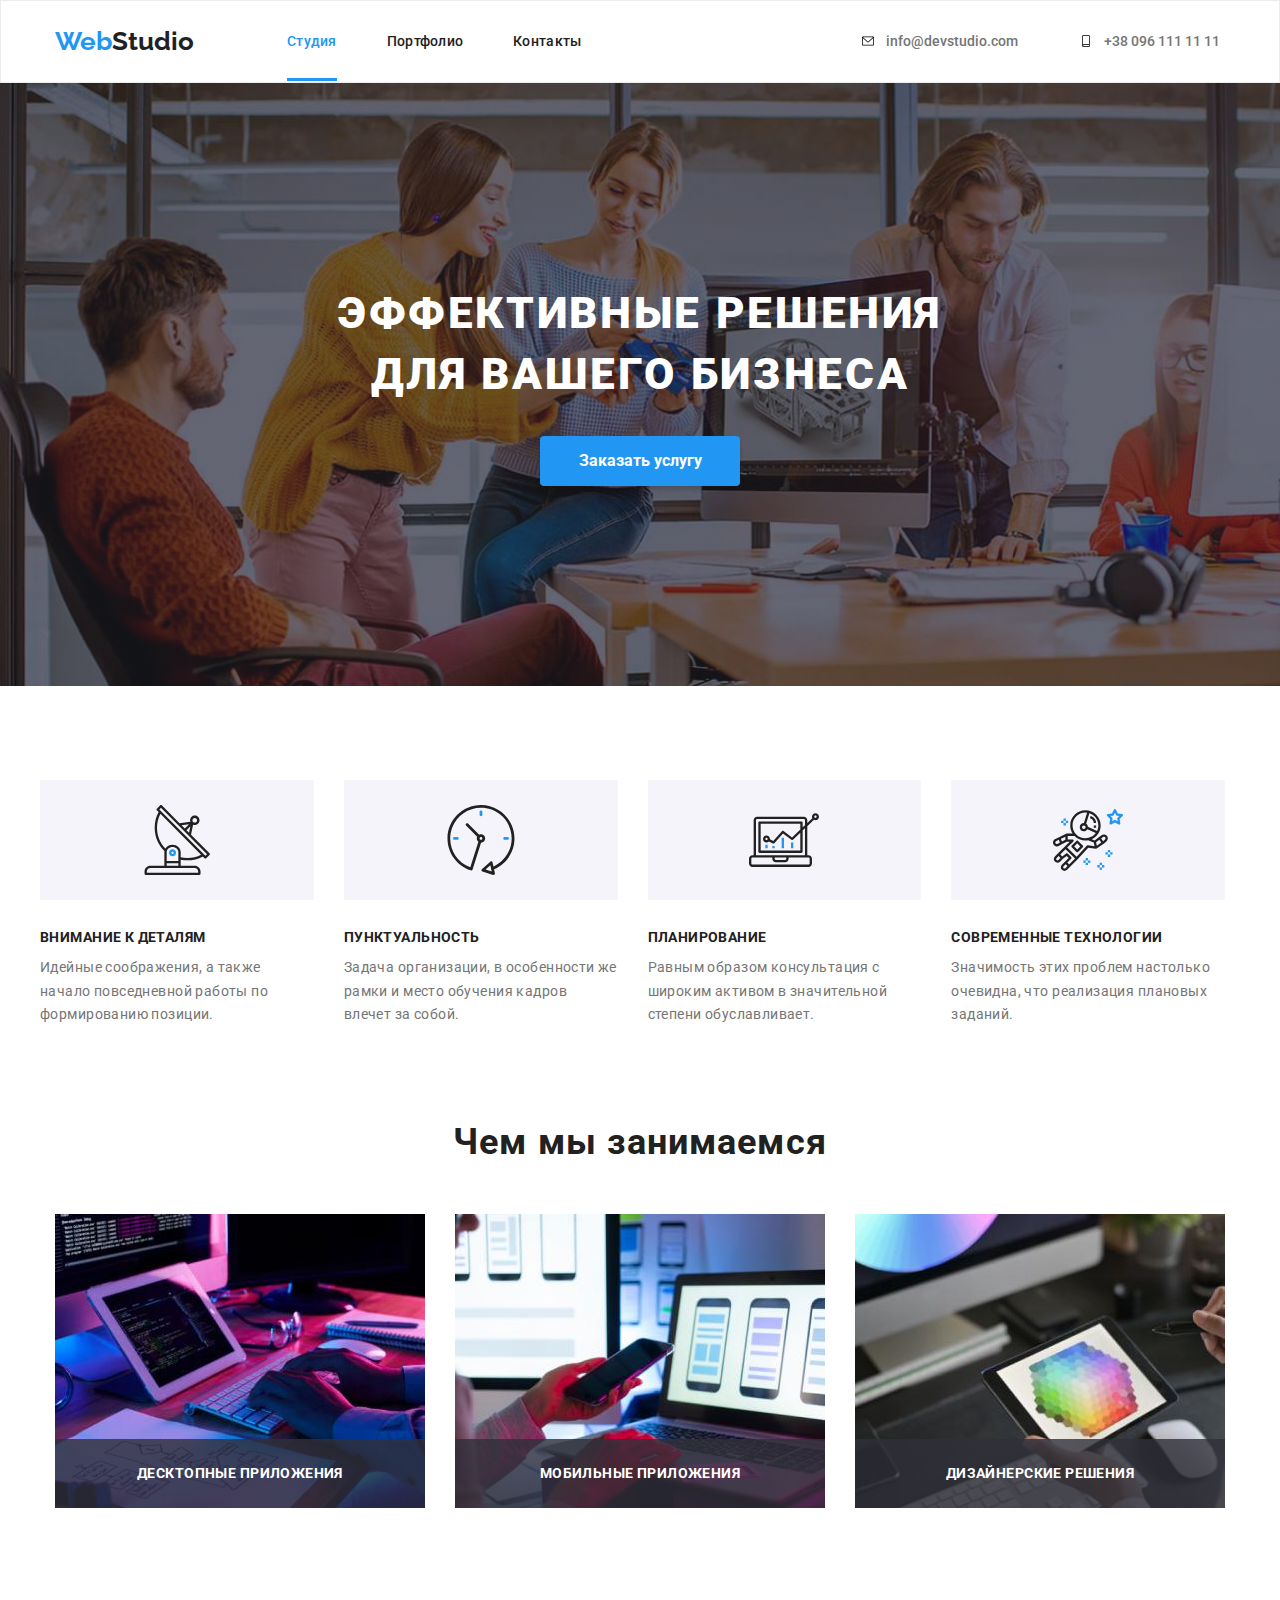
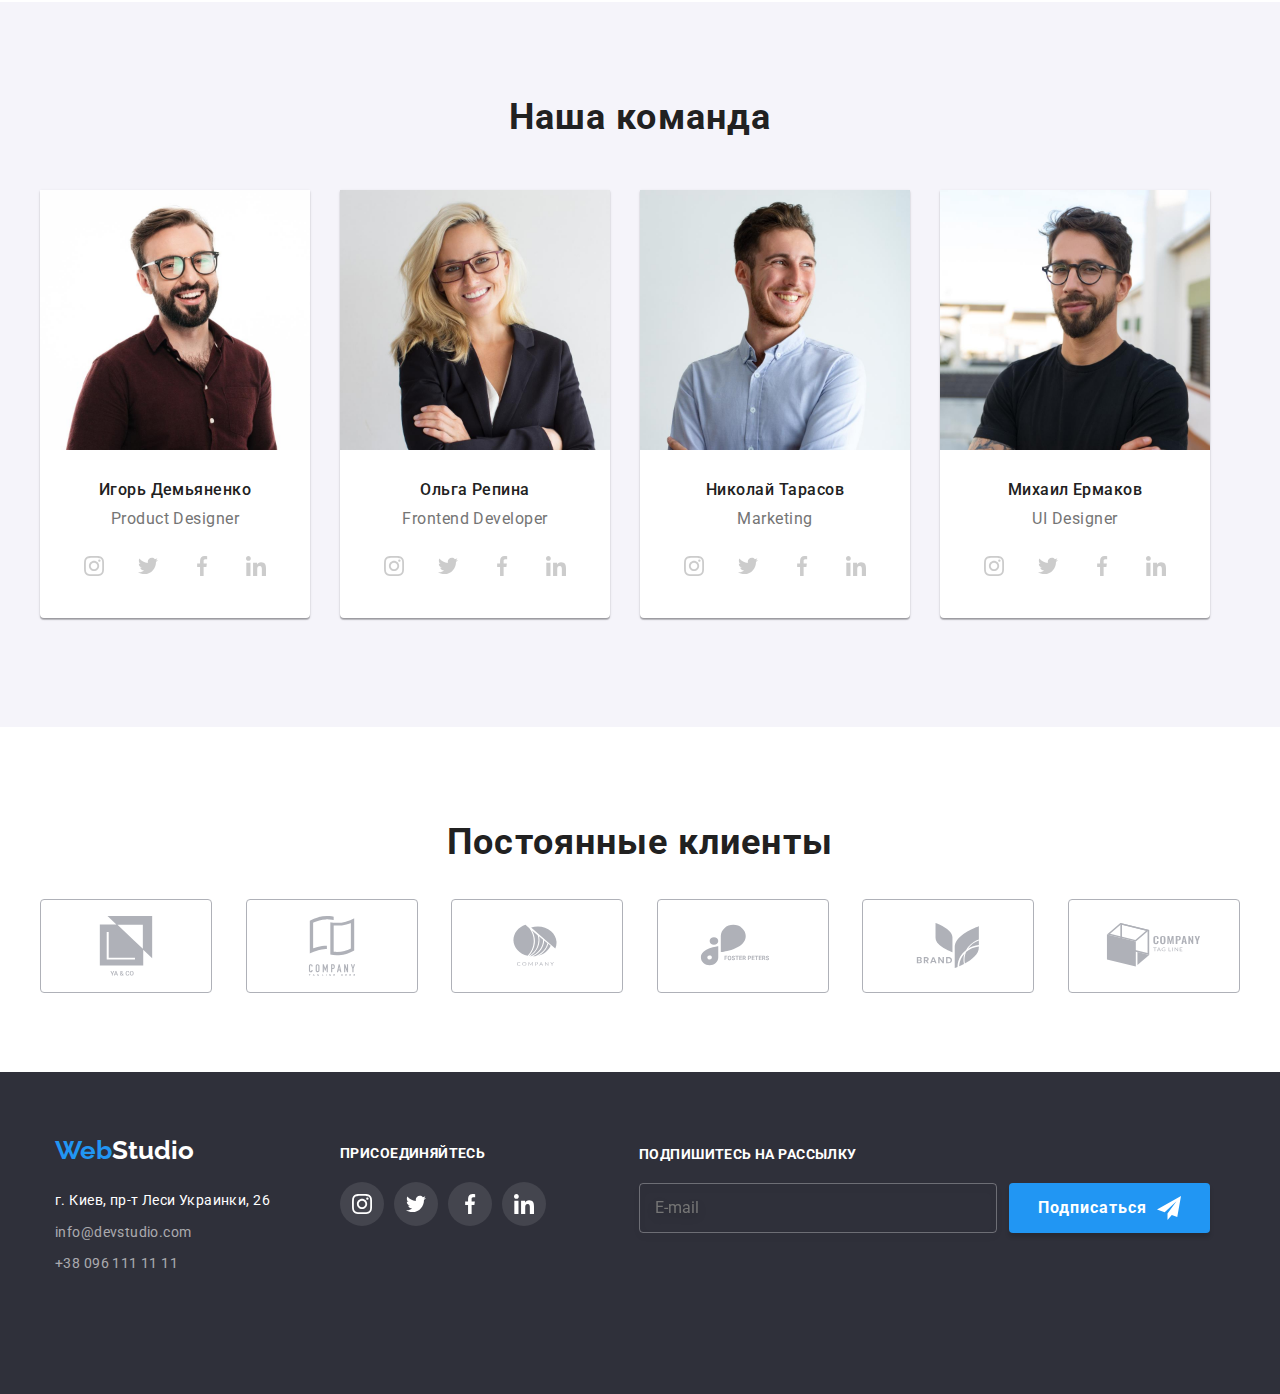
==== commit 17bbf7bc: "главная полностью" ====
--- a/index.html
+++ b/index.html
@@ -18,10 +18,27 @@
   <body>
     <header class="header">
       <div class="container header-container">
+        <a href="index.html" class="logo"
+          ><span class="logo__text">Web</span>Studio
+        </a>
+        <button
+          class="menu-toggle js-open-menu"
+          type="button"
+          aria-expanded="false"
+          aria-controls="mobile-menu"
+        >
+          <svg
+            width="40"
+            height="40"
+            aria-label="Переключатель мобильного меню"
+          >
+            <use
+              class="menu__icon--close"
+              href="images/sprite.svg#mobile-menu"
+            ></use>
+          </svg>
+        </button>
         <nav class="nav-bar">
-          <a href="index.html" class="logo"
-            ><span class="logo__text">Web</span>Studio
-          </a>
           <ul class="nav-list">
             <li class="nav-list__item">
               <a href="#" class="nav-list__link nav-list__link--active"
@@ -35,7 +52,51 @@
               <a href="#" class="nav-list__link">Контакты</a>
             </li>
           </ul>
+
+          <ul class="header-contacts">
+            <li class="header-contacts__item">
+              <a href="mailto:info@devstudio.com" class="header-contacts__link">
+                <svg class="header-contacts__icon" width="16" height="12">
+                  <use href="./images/sprite.svg#icon-mail"></use>
+                </svg>
+                info@devstudio.com</a
+              >
+            </li>
+
+            <li class="header-contacts__item">
+              <a href="tel:+380961111111" class="header-contacts__link">
+                <svg class="header-contacts__icon" width="16" height="12">
+                  <use href="./images/sprite.svg#icon-smartphone"></use>
+                </svg>
+                +38 096 111 11 11</a
+              >
+            </li>
+          </ul>
         </nav>
+      </div>
+    </header>
+
+    <main>
+      <div class="menu-container js-menu-container" id="mobile-menu">
+        <button class="menu-toggle js-close-menu">
+          <svg width="40" height="40">
+            <use
+              class="menu__icon--menu js-close-menu"
+              href="images/sprite.svg#mobile-close"
+            ></use>
+          </svg>
+        </button>
+        <ul class="nav-list">
+          <li class="nav-list__item">
+            <a href="#" class="nav-list__link nav-list__link--active">Студия</a>
+          </li>
+          <li class="nav-list__item">
+            <a href="portfolio.html" class="nav-list__link">Портфолио</a>
+          </li>
+          <li class="nav-list__item">
+            <a href="#" class="nav-list__link">Контакты</a>
+          </li>
+        </ul>
 
         <ul class="header-contacts">
           <li class="header-contacts__item">
@@ -57,9 +118,6 @@
           </li>
         </ul>
       </div>
-    </header>
-
-    <main>
       <section class="main-screen">
         <div class="container">
           <h1 class="main-screen__title">
@@ -452,55 +510,57 @@
 
     <footer class="footer">
       <div class="container footer-container">
-        <div class="footer-contact-box">
-          <a href="#" class="logo footer-logo"
-            ><span class="logo__text">Web</span>Studio</a
-          >
-          <address class="footer-adress">
-            <a href="#" class="footer-adress__item"
-              >г. Киев, пр-т Леси Украинки, 26</a
+        <div class="footer-contacts__wrap">
+          <div class="footer-contact-box">
+            <a href="#" class="logo footer-logo"
+              ><span class="logo__text">Web</span>Studio</a
             >
-
-            <ul class="footer-contacts">
-              <li class="footer-contacts__item">
-                <a
-                  class="footer-contacts__link"
-                  href="mailto:info@devstudio.com"
-                  >info@devstudio.com</a
-                >
-              </li>
-              <li class="footer-contacts__item">
-                <a class="footer-contacts__link" href="tel:+380961111111"
-                  >+38 096 111 11 11</a
-                >
-              </li>
-            </ul>
-          </address>
-        </div>
-        <div class="footer-social-box">
-          <span class="footer-social-box__title">присоединяйтесь</span>
-
-          <div class="team-social-box footer-icon-box">
-            <a href="" class="team-social__link footer-link">
-              <svg class="footer-social__icon" width="20" height="20">
-                <use href="images/sprite.svg#icon-instagram"></use>
-              </svg>
-            </a>
-            <a href="" class="team-social__link footer-link">
-              <svg class="footer-social__icon" width="20" height="20">
-                <use href="images/sprite.svg#icon-twitter"></use>
-              </svg>
-            </a>
-            <a href="" class="team-social__link footer-link">
-              <svg class="footer-social__icon" width="20" height="20">
-                <use href="images/sprite.svg#icon-facebook"></use>
-              </svg>
-            </a>
-            <a href="" class="team-social__link footer-link">
-              <svg class="footer-social__icon" width="20" height="20">
-                <use href="images/sprite.svg#icon-linkedin"></use>
-              </svg>
-            </a>
+            <address class="footer-adress">
+              <a href="#" class="footer-adress__item"
+                >г. Киев, пр-т Леси Украинки, 26</a
+              >
+
+              <ul class="footer-contacts">
+                <li class="footer-contacts__item">
+                  <a
+                    class="footer-contacts__link"
+                    href="mailto:info@devstudio.com"
+                    >info@devstudio.com</a
+                  >
+                </li>
+                <li class="footer-contacts__item">
+                  <a class="footer-contacts__link" href="tel:+380961111111"
+                    >+38 096 111 11 11</a
+                  >
+                </li>
+              </ul>
+            </address>
+          </div>
+          <div class="footer-social-box">
+            <span class="footer-social-box__title">присоединяйтесь</span>
+
+            <div class="team-social-box footer-icon-box">
+              <a href="" class="team-social__link footer-link">
+                <svg class="footer-social__icon" width="20" height="20">
+                  <use href="images/sprite.svg#icon-instagram"></use>
+                </svg>
+              </a>
+              <a href="" class="team-social__link footer-link">
+                <svg class="footer-social__icon" width="20" height="20">
+                  <use href="images/sprite.svg#icon-twitter"></use>
+                </svg>
+              </a>
+              <a href="" class="team-social__link footer-link">
+                <svg class="footer-social__icon" width="20" height="20">
+                  <use href="images/sprite.svg#icon-facebook"></use>
+                </svg>
+              </a>
+              <a href="" class="team-social__link footer-link">
+                <svg class="footer-social__icon" width="20" height="20">
+                  <use href="images/sprite.svg#icon-linkedin"></use>
+                </svg>
+              </a>
+            </div>
           </div>
         </div>
 
@@ -531,5 +591,6 @@
       </div>
     </footer>
     <script src="js/modal.js"></script>
+    <script src="js/mobile-menu.js"></script>
   </body>
 </html>
--- a/css/main.min.css
+++ b/css/main.min.css
@@ -1,3 +1,3 @@
 *,::before,::after{-webkit-box-sizing:border-box;box-sizing:border-box}html{line-height:1.15;-webkit-text-size-adjust:100%;-moz-tab-size:4;-o-tab-size:4;tab-size:4}body{margin:0;font-family:system-ui,-apple-system,"Segoe UI",Roboto,Helvetica,Arial,sans-serif,"Apple Color Emoji","Segoe UI Emoji"}hr{height:0;color:inherit}abbr[title]{-webkit-text-decoration:underline dotted;text-decoration:underline dotted}b,strong{font-weight:bolder}code,kbd,samp,pre{font-family:ui-monospace, SFMono-Regular, Consolas, "Liberation Mono", Menlo,- monospace;font-size:1em}small{font-size:80%}sub,sup{font-size:75%;line-height:0;position:relative;vertical-align:baseline}sub{bottom:-0.25em}sup{top:-0.5em}table{text-indent:0;border-color:inherit}button,input,optgroup,select,textarea{font-family:inherit;font-size:100%;line-height:1.15;margin:0}button,select{text-transform:none}button,[type="button"],[type="reset"],[type="submit"]{-webkit-appearance:button}::-moz-focus-inner{border-style:none;padding:0}:-moz-focusring{outline:1px dotted ButtonText}:-moz-ui-invalid{box-shadow:none}legend{padding:0}progress{vertical-align:baseline}::-webkit-inner-spin-button,::-webkit-outer-spin-button{height:auto}[type="search"]{-webkit-appearance:textfield;outline-offset:-2px}::-webkit-search-decoration{-webkit-appearance:none}::-webkit-file-upload-button{-webkit-appearance:button;font:inherit}summary{display:list-item}h1,h2,h3,h4,h5,h6,p{margin:0}body{font-family:"Roboto", sans-serif;color:#212121;background-color:#fff}a{text-decoration:none;color:var(--text-color)}ul{list-style:none;padding:0;margin:0}img{display:block;width:100%;height:auto}textarea{resize:none}.visually-hidden{position:absolute;width:1px;height:1px;margin:-1px;padding:0;overflow:hidden;border:0;clip:rect(0 0 0 0)}.container{margin-left:auto;margin-right:auto;padding:0 15px}@media screen and (min-width: 480px){.container{width:480px}}@media screen and (min-width: 768px){.container{width:768px}}@media screen and (min-width: 1200px){.container{width:1200px}}.section{padding-top:94px;padding-bottom:94px}.header{background-color:#fff;border:1px solid #ececec}.header-container{padding:0 15px;display:-webkit-box;display:-ms-flexbox;display:flex;-webkit-box-align:center;-ms-flex-align:center;align-items:center}.footer{background-color:#2f303a;padding:60px 0}.backdrop{position:fixed;top:0;left:0;width:100%;height:100%;background-color:rgba(0,0,0,0.2);opacity:1;-webkit-transition:opacity 250ms cubic-bezier(0.4, 0, 0.2, 1);transition:opacity 250ms cubic-bezier(0.4, 0, 0.2, 1)}.modal{min-height:581px;min-width:520px;background-color:#fff;position:absolute;top:50%;left:50%;padding:40px;-webkit-transform:scale(1) translate(-50%, -50%);transform:scale(1) translate(-50%, -50%);-webkit-transition:-webkit-transform 250ms cubic-bezier(0.4, 0, 0.2, 1);transition:-webkit-transform 250ms cubic-bezier(0.4, 0, 0.2, 1);transition:transform 250ms cubic-bezier(0.4, 0, 0.2, 1);transition:transform 250ms cubic-bezier(0.4, 0, 0.2, 1), -webkit-transform 250ms cubic-bezier(0.4, 0, 0.2, 1);border-radius:4px;border:1px solid rgba(0,0,0,0.1);-webkit-box-shadow:0px 1px 3px rgba(0,0,0,0.12),0px 1px 1px rgba(0,0,0,0.14),0px 2px 1px rgba(0,0,0,0.2);box-shadow:0px 1px 3px rgba(0,0,0,0.12),0px 1px 1px rgba(0,0,0,0.14),0px 2px 1px rgba(0,0,0,0.2)}.backdrop.is-hidden{opacity:0;pointer-events:none}.backdrop.is-hidden .modal{-webkit-transform:scale(0.9) translate(-50%, -50%);transform:scale(0.9) translate(-50%, -50%)}.modal__close-btn{width:30px;height:30px;border-radius:50%;position:absolute;top:8px;right:8px;background:transparent;border:1px solid rgba(0,0,0,0.1);cursor:pointer;padding:5px;-webkit-transition:fill 250ms cubic-bezier(0.4, 0, 0.2, 1);transition:fill 250ms cubic-bezier(0.4, 0, 0.2, 1)}.modal__close-btn:hover{fill:#2196f3}.modal__title{font-weight:bold;font-size:20px;line-height:1.2;text-align:center;letter-spacing:0.03em;margin-bottom:12px}.modal-form__field{position:relative;-webkit-transition:fill 250ms cubic-bezier(0.4, 0, 0.2, 1);transition:fill 250ms cubic-bezier(0.4, 0, 0.2, 1)}.modal-form__field:focus-within{fill:#2196f3}.modal-form__field+.modal-form__field{margin-top:10px}.modal-form__input{display:block;padding:11px 12px;padding-left:42px;border:1px solid rgba(33,33,33,0.2);-webkit-box-sizing:border-box;box-sizing:border-box;border-radius:4px;width:100%;margin-top:4px;border-color:rgba(33,33,33,0.2);outline:none;-webkit-transition:border-color 250ms cubic-bezier(0.4, 0, 0.2, 1);transition:border-color 250ms cubic-bezier(0.4, 0, 0.2, 1)}.modal-form__field:focus-within .modal-form__input{border-color:#2196f3}.modal-form__icon{position:absolute;top:55%;left:12px}.modal-form__label{font-size:12px;line-height:1.7;letter-spacing:0.01em;color:#757575}.modal-form__checkbox-input{-webkit-appearance:none;-moz-appearance:none;appearance:none;position:absolute}.modal-form__checkbox{display:-webkit-box;display:-ms-flexbox;display:flex;-webkit-box-align:center;-ms-flex-align:center;align-items:center;margin-top:20px;font-size:14px;line-height:1.7;letter-spacing:0.03em;color:#757575}.modal-form__checkbox-icon{display:inline-block;width:16px;height:15px;border:2px solid #212121;border-radius:2px;margin-right:7px;-webkit-transition:-webkit-transform 250ms cubic-bezier(0.4, 0, 0.2, 1);transition:-webkit-transform 250ms cubic-bezier(0.4, 0, 0.2, 1);transition:transform 250ms cubic-bezier(0.4, 0, 0.2, 1);transition:transform 250ms cubic-bezier(0.4, 0, 0.2, 1), -webkit-transform 250ms cubic-bezier(0.4, 0, 0.2, 1)}.modal-form__checkbox-input:checked+.modal-form__checkbox-icon{background-color:#2196f3;border:transparent;background-image:url(../images/modal-check.svg);background-origin:border-box;-webkit-transform:scale(1.2);transform:scale(1.2)}.modal-form__btn{background-color:#2196f3;-webkit-box-shadow:0px 4px 4px rgba(0,0,0,0.15);box-shadow:0px 4px 4px rgba(0,0,0,0.15);border-radius:4px;border:none;cursor:pointer;font-weight:bold;font-size:16px;line-height:1.9;text-align:center;letter-spacing:0.06em;color:#fff;padding:10px 55px;display:-webkit-box;display:-ms-flexbox;display:flex;-webkit-box-pack:center;-ms-flex-pack:center;justify-content:center;-webkit-transition:background-color 250ms cubic-bezier(0.4, 0, 0.2, 1);transition:background-color 250ms cubic-bezier(0.4, 0, 0.2, 1)}.modal-form__btn:hover{background-color:#188ce8}.modal-form__btn-wrap{display:-webkit-box;display:-ms-flexbox;display:flex;-webkit-box-pack:center;-ms-flex-pack:center;justify-content:center;margin-top:30px}.modal-form__link{text-decoration:underline;color:#2196f3;display:inline-block;margin-left:4px}.modal-form__input--textarea{padding-left:16px}.logo{font-family:"Raleway", sans-serif;font-weight:700;font-size:26px;line-height:1.4}.logo__text{color:#2196f3}.footer-logo{color:#fff;margin-bottom:20px;display:block}@media screen and (max-width: 767px){.footer-logo{text-align:center}}.header{background-color:#fff;border:1px solid #ececec}.nav-list{display:-webkit-box;display:-ms-flexbox;display:flex;margin-left:93px;display:none}.nav-list__item{position:relative;margin-right:50px}.nav-list__item:last-child{margin-right:0}.nav-list__link{padding-top:32px;padding-bottom:32px;display:block}.nav-list__link--active{color:#2196f3}.nav-list__link--active::after{content:"";height:3px;background-color:#2196f3;position:absolute;bottom:0;left:0;width:100%}.nav-bar{display:-webkit-box;display:-ms-flexbox;display:flex;-webkit-box-align:center;-ms-flex-align:center;align-items:center}.nav-list__link{font-weight:500;font-size:14px;line-height:1.1;letter-spacing:0.02em;-webkit-transition:color 250ms cubic-bezier(0.4, 0, 0.2, 1);transition:color 250ms cubic-bezier(0.4, 0, 0.2, 1)}.nav-list__link:hover,.nav-list__link:focus{color:#2196f3}.header-contacts{display:-webkit-box;display:-ms-flexbox;display:flex;margin-left:auto}.header-contacts__link{padding-top:32px;padding-bottom:32px;display:-webkit-box;display:-ms-flexbox;display:flex;-webkit-box-align:center;-ms-flex-align:center;align-items:center}.header-contacts__item{margin-right:50px}.header-contacts__item:last-child{margin-right:0}.header-contacts__icon{margin-right:10px}.header-contacts__link{font-weight:500;font-size:14px;line-height:1.2;color:#757575;-webkit-transition:fill 250ms cubic-bezier(0.4, 0, 0.2, 1),color 250ms cubic-bezier(0.4, 0, 0.2, 1);transition:fill 250ms cubic-bezier(0.4, 0, 0.2, 1),color 250ms cubic-bezier(0.4, 0, 0.2, 1)}.header-contacts__link:hover,.header-contacts__link:focus{color:#2196f3;fill:#2196f3}.main-screen{background-color:#2f303a;background-image:-webkit-gradient(linear, left top, left bottom, from(rgba(47,48,58,0.4)), to(rgba(47,48,58,0.4))),url(../images/main-bg.jpg);background-image:linear-gradient(rgba(47,48,58,0.4), rgba(47,48,58,0.4)),url(../images/main-bg.jpg);background-repeat:no-repeat;background-size:cover;padding:200px 0;max-width:1600px;margin:0 auto}.main-screen__title{font-weight:900;font-size:44px;line-height:1.4;text-align:center;letter-spacing:0.06em;text-transform:uppercase;color:#fff;margin:0;display:block}.btn-order{background-color:#2196f3;color:#fff;font-family:"Roboto", sans-serif;font-weight:700;font-size:16px;line-height:1.9;text-align:center;cursor:pointer;width:200px;display:block;margin:30px auto 0 auto;padding:10px 0;-webkit-box-shadow:0px 4px 4px rgba(0,0,0,0.15);box-shadow:0px 4px 4px rgba(0,0,0,0.15);border-radius:4px;border:none;-webkit-transition:background-color 250ms cubic-bezier(0.4, 0, 0.2, 1);transition:background-color 250ms cubic-bezier(0.4, 0, 0.2, 1)}.btn-order:hover,.btn-order:focus{background-color:#188ce8}.benefits{display:block}@media screen and (min-width: 768px){.benefits{display:-webkit-box;display:-ms-flexbox;display:flex;-ms-flex-wrap:wrap;flex-wrap:wrap;margin:-15px}}@media screen and (min-width: 1200px){.benefits{display:-webkit-box;display:-ms-flexbox;display:flex;-ms-flex-wrap:wrap;flex-wrap:wrap;margin-left:-30px;margin-top:-30px}}@media screen and (min-width: 768px){.benefits__box{margin:15px;width:calc((100% - 2 * 30px) / 2)}}@media screen and (max-width: 767px){.benefits__box:not(:last-child){margin-bottom:30px}}@media screen and (min-width: 1200px){.benefits__box{-ms-flex-preferred-size:calc(100% / 4 - 30px);flex-basis:calc(100% / 4 - 30px);margin-top:30px}}.benefits__svg{display:-webkit-box;display:-ms-flexbox;display:flex;-webkit-box-pack:center;-ms-flex-pack:center;justify-content:center;-webkit-box-align:center;-ms-flex-align:center;align-items:center;background-color:#f5f4fa;padding:25px 100px;margin-bottom:30px}.benefits__title{font-weight:700;font-size:14px;line-height:1.1;letter-spacing:0.03em;text-transform:uppercase;color:#212121;margin-bottom:10px}.benefits__descr{font-size:14px;line-height:1.7;letter-spacing:0.03em;color:#757575}.services{padding-top:0}@media screen and (max-width: 1199px){.services{display:none}}.section-title{font-weight:700;font-size:36px;line-height:1.2;text-align:center;letter-spacing:0.03em;color:var(--text-color);margin-bottom:50px}.services-list__item{display:inline-block}.services-list{display:-webkit-box;display:-ms-flexbox;display:flex;-ms-flex-wrap:wrap;flex-wrap:wrap;margin-left:-30px;margin-top:-30px}.services-list__item{-ms-flex-preferred-size:calc(100% / 3 - 30px);flex-basis:calc(100% / 3 - 30px);margin-left:30px;margin-top:30px}.services-list__item{position:relative}.services-list__overlay{position:absolute;left:0;bottom:0;width:100%;padding:27px 82px;background-color:rgba(47,48,58,0.8);font-weight:700;font-size:14px;line-height:1.1;text-align:center;letter-spacing:0.03em;text-transform:uppercase;color:#fff}.our-team{background-color:#f5f4fa}.team{display:block}@media screen and (min-width: 768px){.team{display:-webkit-box;display:-ms-flexbox;display:flex;-ms-flex-wrap:wrap;flex-wrap:wrap;margin-left:-30px;margin-top:-30px}}.team__item{-webkit-box-shadow:0px 1px 3px rgba(0,0,0,0.12),0px 1px 1px rgba(0,0,0,0.14),0px 2px 1px rgba(0,0,0,0.2);box-shadow:0px 1px 3px rgba(0,0,0,0.12),0px 1px 1px rgba(0,0,0,0.14),0px 2px 1px rgba(0,0,0,0.2);border-radius:0px 0px 4px 4px;text-align:center;background-color:#fff}@media screen and (min-width: 768px){.team__item{margin:15px;width:calc((100% - 2 * 30px) / 2)}}@media screen and (max-width: 767px){.team__item:not(:last-child){margin-bottom:30px}}@media screen and (min-width: 1200px){.team__item{-ms-flex-preferred-size:calc(100% / 4 - 30px);flex-basis:calc(100% / 4 - 30px);margin-top:30px}}.team-content{padding:30px 0}.team-content__name{font-weight:500;font-size:16px;line-height:1.2;letter-spacing:0.03em;color:#212121;display:block;margin-bottom:10px}.team-content__descr{font-size:16px;line-height:1.2;letter-spacing:0.03em;color:#757575}.team-social{display:-webkit-box;display:-ms-flexbox;display:flex;-webkit-box-pack:center;-ms-flex-pack:center;justify-content:center;margin-top:16px}.team-social__link{margin-right:10px;display:-webkit-box;display:-ms-flexbox;display:flex;width:44px;height:44px;-webkit-box-align:center;-ms-flex-align:center;align-items:center;-webkit-box-pack:center;-ms-flex-pack:center;justify-content:center;color:#fff;border-radius:50%;-webkit-transition:background-color 250ms cubic-bezier(0.4, 0, 0.2, 1);transition:background-color 250ms cubic-bezier(0.4, 0, 0.2, 1)}.team-social__link:last-child{margin-right:0}.team-social__link:hover{background-color:#2196f3;fill:#fff}.team-social__icon{fill:#ccc}.team-social__link:hover .team-social__icon{fill:#fff}.clients-list{display:-webkit-box;display:-ms-flexbox;display:flex;-webkit-box-pack:center;-ms-flex-pack:center;justify-content:center;-ms-flex-wrap:wrap;flex-wrap:wrap;margin:-15px}@media screen and (max-width: 1199px){.clients-list{margin-left:-30px;margin-top:-30px}}@media screen and (min-width: 1200px){.clients-list{-webkit-box-pack:justify;-ms-flex-pack:justify;justify-content:space-between;-webkit-box-align:center;-ms-flex-align:center;align-items:center}}@media screen and (max-width: 767px){.clients-list__item{margin:15px;-ms-flex-preferred-size:calc((100% - 2 * 30px) / 2);flex-basis:calc((100% - 2 * 30px) / 2)}}@media screen and (max-width: 1199px){.clients-list__item{margin:15px;-ms-flex-preferred-size:calc((100% - 6 * 20px) / 3);flex-basis:calc((100% - 6 * 20px) / 3)}}.clients-list__link{border:1px solid #afb1b8;display:-webkit-box;display:-ms-flexbox;display:flex;-webkit-box-pack:center;-ms-flex-pack:center;justify-content:center;border-radius:4px;padding:16px 32px;-webkit-transition:border 250ms cubic-bezier(0.4, 0, 0.2, 1);transition:border 250ms cubic-bezier(0.4, 0, 0.2, 1)}.clients-list__link:hover{border:1px solid #2196f3}.clients-list__icon{fill:#afb1b8;-webkit-transition:fill 250ms cubic-bezier(0.4, 0, 0.2, 1);transition:fill 250ms cubic-bezier(0.4, 0, 0.2, 1)}.clients-list__link:hover .clients-list__icon{fill:#2196f3}.footer-adress__item{display:block;margin-bottom:10px;font-size:14px;line-height:1.7;letter-spacing:0.03em;color:#fff;font-style:normal}.footer-adress__item:last-child{margin-bottom:0}@media screen and (max-width: 767px){.footer-adress__item{text-align:center}}@media screen and (max-width: 767px){.footer-adress{text-align:center}}.footer-contacts__link{font-weight:normal;color:rgba(255,255,255,0.6);line-height:1.5;font-size:14px;letter-spacing:0.03em;font-style:normal;-webkit-transition:color 250ms cubic-bezier(0.4, 0, 0.2, 1);transition:color 250ms cubic-bezier(0.4, 0, 0.2, 1)}.footer-contacts__link:hover{color:#2196f3}.footer-contact-box{margin-bottom:60px}.footer-contacts__item{margin-bottom:10px}.footer-contacts__item:last-child{margin-bottom:0}.footer-contacts{display:block}.footer-container{display:-webkit-box;display:-ms-flexbox;display:flex}@media screen and (max-width: 767px){.footer-container{display:block}}@media screen and (min-width: 1200px){.footer-container{-ms-flex-pack:distribute;justify-content:space-around}}.footer-social-box{margin-top:12px;margin-bottom:60px}@media screen and (max-width: 767px){.footer-social-box{text-align:center}}.footer-social-box__title{font-weight:700;font-size:14px;line-height:1.2;letter-spacing:0.03em;text-transform:uppercase;color:#fff;text-align:center;display:inline-block;margin-bottom:20px}.footer-link{background-color:rgba(255,255,255,0.1);border-radius:50%}.footer-icon-box{margin-top:0;display:-webkit-box;display:-ms-flexbox;display:flex;-webkit-box-pack:center;-ms-flex-pack:center;justify-content:center}.footer-social__icon{fill:#fff}.footer-mailing{text-align:center}.footer-input{padding:15px;width:358px;border:1px solid rgba(255,255,255,0.3);-webkit-box-sizing:border-box;box-sizing:border-box;-webkit-filter:drop-shadow(0px 4px 4px rgba(0,0,0,0.15));filter:drop-shadow(0px 4px 4px rgba(0,0,0,0.15));border-radius:4px;background:transparent;color:#fff}.mailing-btn{border:none;color:#fff;background-color:#2196f3;display:-webkit-box;display:-ms-flexbox;display:flex;-webkit-box-align:center;-ms-flex-align:center;align-items:center;padding:10px 29px;cursor:pointer;margin-left:auto;margin-right:auto;margin-top:20px;-webkit-transition:background-color 250ms cubic-bezier(0.4, 0, 0.2, 1);transition:background-color 250ms cubic-bezier(0.4, 0, 0.2, 1);-webkit-box-shadow:0px 4px 4px rgba(0,0,0,0.15);box-shadow:0px 4px 4px rgba(0,0,0,0.15);border-radius:4px}@media screen and (min-width: 1200px){.mailing-btn{display:inline}}.mailing-btn:hover{background-color:#188ce8}.mailing-btn__icon{fill:#fff}.mailing-btn__text{font-weight:700;font-size:16px;line-height:1.9;letter-spacing:0.06em;margin-right:10px}.mailing-form{display:block;margin-right:12px}.portfolio-filter{display:-webkit-box;display:-ms-flexbox;display:flex;-webkit-box-pack:center;-ms-flex-pack:center;justify-content:center;margin-bottom:50px}.portfolio-filter__item{margin-right:8px}.portfolio-filter__item:last-child{margin-right:0}.portfolio-filter__btn{font-weight:500;font-size:16px;line-height:1.6;text-align:center;letter-spacing:0.03em;font-family:"Roboto", sans-serif;background-color:#f5f4fa;border:none;padding:6px 22px;border-radius:4px;-webkit-transition:background-color 250ms cubic-bezier(0.4, 0, 0.2, 1),color 250ms cubic-bezier(0.4, 0, 0.2, 1),-webkit-box-shadow 250ms cubic-bezier(0.4, 0, 0.2, 1);transition:background-color 250ms cubic-bezier(0.4, 0, 0.2, 1),color 250ms cubic-bezier(0.4, 0, 0.2, 1),-webkit-box-shadow 250ms cubic-bezier(0.4, 0, 0.2, 1);transition:background-color 250ms cubic-bezier(0.4, 0, 0.2, 1),color 250ms cubic-bezier(0.4, 0, 0.2, 1),box-shadow 250ms cubic-bezier(0.4, 0, 0.2, 1);transition:background-color 250ms cubic-bezier(0.4, 0, 0.2, 1),color 250ms cubic-bezier(0.4, 0, 0.2, 1),box-shadow 250ms cubic-bezier(0.4, 0, 0.2, 1),-webkit-box-shadow 250ms cubic-bezier(0.4, 0, 0.2, 1)}.portfolio-filter__btn:hover,.portfolio-filter__btn:focus{background-color:#2196f3;color:#fff;cursor:pointer;color:#fff;-webkit-box-shadow:0px 3px 1px rgba(0,0,0,0.1),0px 1px 2px rgba(0,0,0,0.08),0px 2px 2px rgba(0,0,0,0.12);box-shadow:0px 3px 1px rgba(0,0,0,0.1),0px 1px 2px rgba(0,0,0,0.08),0px 2px 2px rgba(0,0,0,0.12)}.portfolio-filter__btn--active{background-color:#2196f3;color:#fff;-webkit-box-shadow:0px 3px 1px rgba(0,0,0,0.1),0px 1px 2px rgba(0,0,0,0.08),0px 2px 2px rgba(0,0,0,0.12);box-shadow:0px 3px 1px rgba(0,0,0,0.1),0px 1px 2px rgba(0,0,0,0.08),0px 2px 2px rgba(0,0,0,0.12)}.portfolio-works{display:-webkit-box;display:-ms-flexbox;display:flex;-ms-flex-wrap:wrap;flex-wrap:wrap;margin-left:-30px;margin-top:-30px}.portfolio-works__item{-ms-flex-preferred-size:calc(100% / 3 - 30px);flex-basis:calc(100% / 3 - 30px);margin-left:30px;margin-top:30px;border:1px solid #eee}.card__title{font-weight:700;font-size:18px;line-height:2;letter-spacing:0.06em;color:#212121;margin-bottom:4px}.card:hover .card__title{text-shadow:0px 4px 4px rgba(0,0,0,0.25)}.card__descr{font-size:16px;line-height:1.9;letter-spacing:0.03em;color:#757575}.card{display:block}.card:hover{-webkit-box-shadow:0px 1px 1px rgba(0,0,0,0.12),0px 4px 4px rgba(0,0,0,0.06),1px 4px 6px rgba(0,0,0,0.16);box-shadow:0px 1px 1px rgba(0,0,0,0.12),0px 4px 4px rgba(0,0,0,0.06),1px 4px 6px rgba(0,0,0,0.16)}.card__image-thumb{position:relative;display:-webkit-box;display:-ms-flexbox;display:flex;-webkit-box-pack:center;-ms-flex-pack:center;justify-content:center;-webkit-box-align:center;-ms-flex-align:center;align-items:center;overflow:hidden}.card__overlay{background-color:rgba(33,150,243,0.8);width:100%;height:100%;position:absolute;top:0;left:0;opacity:0;-webkit-transform:translateY(100%);transform:translateY(100%);-webkit-transition:all 250ms cubic-bezier(0.4, 0, 0.2, 1);transition:all 250ms cubic-bezier(0.4, 0, 0.2, 1);display:-webkit-box;display:-ms-flexbox;display:flex;-webkit-box-align:center;-ms-flex-align:center;align-items:center;-webkit-box-pack:center;-ms-flex-pack:center;justify-content:center}.card:hover .card__overlay{-webkit-transform:translateY(0);transform:translateY(0)}.card__content{padding:20px 24px}.card__content-overlay{position:absolute;font-size:18px;line-height:1.6;letter-spacing:0.03em;color:#fff;width:332px;opacity:0}.card__text{width:332px}.card:hover .card__content-overlay{opacity:1}.card:hover .card__overlay{opacity:1}
+ monospace;font-size:1em}small{font-size:80%}sub,sup{font-size:75%;line-height:0;position:relative;vertical-align:baseline}sub{bottom:-0.25em}sup{top:-0.5em}table{text-indent:0;border-color:inherit}button,input,optgroup,select,textarea{font-family:inherit;font-size:100%;line-height:1.15;margin:0}button,select{text-transform:none}button,[type="button"],[type="reset"],[type="submit"]{-webkit-appearance:button}::-moz-focus-inner{border-style:none;padding:0}:-moz-focusring{outline:1px dotted ButtonText}:-moz-ui-invalid{box-shadow:none}legend{padding:0}progress{vertical-align:baseline}::-webkit-inner-spin-button,::-webkit-outer-spin-button{height:auto}[type="search"]{-webkit-appearance:textfield;outline-offset:-2px}::-webkit-search-decoration{-webkit-appearance:none}::-webkit-file-upload-button{-webkit-appearance:button;font:inherit}summary{display:list-item}h1,h2,h3,h4,h5,h6,p{margin:0}body{font-family:'Roboto', sans-serif;color:#212121;background-color:#fff}a{text-decoration:none;color:var(--text-color)}ul{list-style:none;padding:0;margin:0}img{display:block;width:100%;height:auto}textarea{resize:none}.visually-hidden{position:absolute;width:1px;height:1px;margin:-1px;padding:0;overflow:hidden;border:0;clip:rect(0 0 0 0)}.container{margin-left:auto;margin-right:auto;padding:0 15px}@media screen and (min-width: 480px){.container{width:480px}}@media screen and (min-width: 768px){.container{width:768px}}@media screen and (min-width: 1200px){.container{width:1200px}}.section{padding-top:94px;padding-bottom:94px}.header{background-color:#fff;border:1px solid #ececec;position:relative}.header-container{padding:0 15px;display:-webkit-box;display:-ms-flexbox;display:flex;-webkit-box-align:center;-ms-flex-align:center;align-items:center}@media (max-width: 767px){.header-container{padding:15px}}.footer{background-color:#2f303a;padding:60px 0}.backdrop{position:fixed;top:0;left:0;width:100%;height:100%;background-color:rgba(0,0,0,0.2);opacity:1;-webkit-transition:opacity 250ms cubic-bezier(0.4, 0, 0.2, 1);transition:opacity 250ms cubic-bezier(0.4, 0, 0.2, 1)}.modal{min-height:581px;min-width:520px;background-color:#fff;position:absolute;top:50%;left:50%;padding:40px;-webkit-transform:scale(1) translate(-50%, -50%);transform:scale(1) translate(-50%, -50%);-webkit-transition:-webkit-transform 250ms cubic-bezier(0.4, 0, 0.2, 1);transition:-webkit-transform 250ms cubic-bezier(0.4, 0, 0.2, 1);transition:transform 250ms cubic-bezier(0.4, 0, 0.2, 1);transition:transform 250ms cubic-bezier(0.4, 0, 0.2, 1), -webkit-transform 250ms cubic-bezier(0.4, 0, 0.2, 1);border-radius:4px;border:1px solid rgba(0,0,0,0.1);-webkit-box-shadow:0px 1px 3px rgba(0,0,0,0.12),0px 1px 1px rgba(0,0,0,0.14),0px 2px 1px rgba(0,0,0,0.2);box-shadow:0px 1px 3px rgba(0,0,0,0.12),0px 1px 1px rgba(0,0,0,0.14),0px 2px 1px rgba(0,0,0,0.2)}.backdrop.is-hidden{opacity:0;pointer-events:none}.backdrop.is-hidden .modal{-webkit-transform:scale(0.9) translate(-50%, -50%);transform:scale(0.9) translate(-50%, -50%)}.modal__close-btn{width:30px;height:30px;border-radius:50%;position:absolute;top:8px;right:8px;background:transparent;border:1px solid rgba(0,0,0,0.1);cursor:pointer;padding:5px;-webkit-transition:fill 250ms cubic-bezier(0.4, 0, 0.2, 1);transition:fill 250ms cubic-bezier(0.4, 0, 0.2, 1)}.modal__close-btn:hover{fill:#2196f3}.modal__title{font-weight:bold;font-size:20px;line-height:1.2;text-align:center;letter-spacing:0.03em;margin-bottom:12px}.modal-form__field{position:relative;-webkit-transition:fill 250ms cubic-bezier(0.4, 0, 0.2, 1);transition:fill 250ms cubic-bezier(0.4, 0, 0.2, 1)}.modal-form__field:focus-within{fill:#2196f3}.modal-form__field+.modal-form__field{margin-top:10px}.modal-form__input{display:block;padding:11px 12px;padding-left:42px;border:1px solid rgba(33,33,33,0.2);-webkit-box-sizing:border-box;box-sizing:border-box;border-radius:4px;width:100%;margin-top:4px;border-color:rgba(33,33,33,0.2);outline:none;-webkit-transition:border-color 250ms cubic-bezier(0.4, 0, 0.2, 1);transition:border-color 250ms cubic-bezier(0.4, 0, 0.2, 1)}.modal-form__field:focus-within .modal-form__input{border-color:#2196f3}.modal-form__icon{position:absolute;top:55%;left:12px}.modal-form__label{font-size:12px;line-height:1.7;letter-spacing:0.01em;color:#757575}.modal-form__checkbox-input{-webkit-appearance:none;-moz-appearance:none;appearance:none;position:absolute}.modal-form__checkbox{display:-webkit-box;display:-ms-flexbox;display:flex;-webkit-box-align:center;-ms-flex-align:center;align-items:center;margin-top:20px;font-size:14px;line-height:1.7;letter-spacing:0.03em;color:#757575}.modal-form__checkbox-icon{display:inline-block;width:16px;height:15px;border:2px solid #212121;border-radius:2px;margin-right:7px;-webkit-transition:-webkit-transform 250ms cubic-bezier(0.4, 0, 0.2, 1);transition:-webkit-transform 250ms cubic-bezier(0.4, 0, 0.2, 1);transition:transform 250ms cubic-bezier(0.4, 0, 0.2, 1);transition:transform 250ms cubic-bezier(0.4, 0, 0.2, 1), -webkit-transform 250ms cubic-bezier(0.4, 0, 0.2, 1)}.modal-form__checkbox-input:checked+.modal-form__checkbox-icon{background-color:#2196f3;border:transparent;background-image:url(../images/modal-check.svg);background-origin:border-box;-webkit-transform:scale(1.2);transform:scale(1.2)}.modal-form__btn{background-color:#2196f3;-webkit-box-shadow:0px 4px 4px rgba(0,0,0,0.15);box-shadow:0px 4px 4px rgba(0,0,0,0.15);border-radius:4px;border:none;cursor:pointer;font-weight:bold;font-size:16px;line-height:1.9;text-align:center;letter-spacing:0.06em;color:#fff;padding:10px 55px;display:-webkit-box;display:-ms-flexbox;display:flex;-webkit-box-pack:center;-ms-flex-pack:center;justify-content:center;-webkit-transition:background-color 250ms cubic-bezier(0.4, 0, 0.2, 1);transition:background-color 250ms cubic-bezier(0.4, 0, 0.2, 1)}.modal-form__btn:hover{background-color:#188ce8}.modal-form__btn-wrap{display:-webkit-box;display:-ms-flexbox;display:flex;-webkit-box-pack:center;-ms-flex-pack:center;justify-content:center;margin-top:30px}.modal-form__link{text-decoration:underline;color:#2196f3;display:inline-block;margin-left:4px}.modal-form__input--textarea{padding-left:16px}.logo{font-family:"Raleway", sans-serif;font-weight:700;font-size:26px;line-height:1.4}.logo__text{color:#2196f3}.footer-logo{color:#fff;margin-bottom:20px;display:block}@media screen and (max-width: 767px){.footer-logo{text-align:center}}.header{background-color:#fff;border:1px solid #ececec;position:relative}.nav-list{display:-webkit-box;display:-ms-flexbox;display:flex;margin-left:93px}.nav-list__item{position:relative;margin-right:50px}.nav-list__item:last-child{margin-right:0}.menu-toggle{border:none;background:transparent;min-height:40px;min-width:40px;display:-webkit-box;display:-ms-flexbox;display:flex;-webkit-box-align:center;-ms-flex-align:center;align-items:center;-webkit-box-pack:center;-ms-flex-pack:center;justify-content:center;position:absolute;top:12px;right:12px;margin:0;padding:0;cursor:pointer;border:none;border-radius:50%;outline:none}@media (min-width: 768px){.menu-toggle{display:none}}@media (min-width: 768px){.menu-toggle{display:none}}.menu-toggle .menu__icon--close{display:none}.menu-toggle.js-open-menu .menu__icon--close{display:block}.nav-list__link{padding-top:32px;padding-bottom:32px;display:block}.nav-list__link--active{color:#2196f3}.nav-list__link--active::after{content:'';height:3px;background-color:#2196f3;position:absolute;bottom:0;left:0;width:100%}.nav-bar{display:-webkit-box;display:-ms-flexbox;display:flex;-webkit-box-align:center;-ms-flex-align:center;align-items:center}@media (max-width: 767px){.nav-bar{display:none}}@media (min-width: 1200px){.nav-bar{display:contents;-webkit-box-pack:justify;-ms-flex-pack:justify;justify-content:space-between}}.nav-list__link{font-weight:500;font-size:14px;line-height:1.1;letter-spacing:0.02em;-webkit-transition:color 250ms cubic-bezier(0.4, 0, 0.2, 1);transition:color 250ms cubic-bezier(0.4, 0, 0.2, 1)}.nav-list__link:hover,.nav-list__link:focus{color:#2196f3}.menu-container{text-align:center;background-color:#fff;width:100vw;height:100vh;z-index:999}.menu-container{position:fixed;top:0;left:0;width:100vw;height:100vh;padding:32px;background-color:#fff;z-index:999;-webkit-transform:translateX(100%);transform:translateX(100%);-webkit-transition:-webkit-transform 250ms ease-in-out;transition:-webkit-transform 250ms ease-in-out;transition:transform 250ms ease-in-out;transition:transform 250ms ease-in-out, -webkit-transform 250ms ease-in-out}.menu-container.is-open{-webkit-transform:translateX(0);transform:translateX(0)}.menu-container .menu-toggle{position:absolute;top:16px;right:16px;color:#fff}.header-contacts{display:-webkit-box;display:-ms-flexbox;display:flex;margin-left:auto}@media screen and (min-width: 768px) and (max-width: 1199px){.header-contacts{margin-left:80px;-webkit-box-orient:vertical;-webkit-box-direction:normal;-ms-flex-direction:column;flex-direction:column}}.header-contacts__link{padding:5px;display:-webkit-box;display:-ms-flexbox;display:flex;-webkit-box-align:center;-ms-flex-align:center;align-items:center}@media screen and (min-width: 1200px){.header-contacts__link{padding-top:32px;padding-bottom:32px}}.header-contacts__item{margin-right:50px}.header-contacts__item:last-child{margin-right:0}.header-contacts__icon{margin-right:10px}.header-contacts__link{font-weight:500;font-size:14px;line-height:1.2;color:#757575;-webkit-transition:fill 250ms cubic-bezier(0.4, 0, 0.2, 1),color 250ms cubic-bezier(0.4, 0, 0.2, 1);transition:fill 250ms cubic-bezier(0.4, 0, 0.2, 1),color 250ms cubic-bezier(0.4, 0, 0.2, 1)}.header-contacts__link:hover,.header-contacts__link:focus{color:#2196f3;fill:#2196f3}.main-screen{background-color:#2f303a;background-image:-webkit-gradient(linear, left top, left bottom, from(rgba(47,48,58,0.4)), to(rgba(47,48,58,0.4))),url(../images/main-bg.jpg);background-image:linear-gradient(rgba(47,48,58,0.4), rgba(47,48,58,0.4)),url(../images/main-bg.jpg);background-repeat:no-repeat;background-size:cover;padding:200px 0;max-width:1600px;margin:0 auto}.main-screen__title{font-weight:900;font-size:44px;line-height:1.4;text-align:center;letter-spacing:0.06em;text-transform:uppercase;color:#fff;margin:0;display:block}.btn-order{background-color:#2196f3;color:#fff;font-family:"Roboto", sans-serif;font-weight:700;font-size:16px;line-height:1.9;text-align:center;cursor:pointer;width:200px;display:block;margin:30px auto 0 auto;padding:10px 0;-webkit-box-shadow:0px 4px 4px rgba(0,0,0,0.15);box-shadow:0px 4px 4px rgba(0,0,0,0.15);border-radius:4px;border:none;-webkit-transition:background-color 250ms cubic-bezier(0.4, 0, 0.2, 1);transition:background-color 250ms cubic-bezier(0.4, 0, 0.2, 1)}.btn-order:hover,.btn-order:focus{background-color:#188ce8}.benefits{display:block}@media screen and (min-width: 768px){.benefits{display:-webkit-box;display:-ms-flexbox;display:flex;-ms-flex-wrap:wrap;flex-wrap:wrap;margin:-15px}}@media screen and (min-width: 1200px){.benefits{display:-webkit-box;display:-ms-flexbox;display:flex;-ms-flex-wrap:wrap;flex-wrap:wrap;margin-left:-30px;margin-top:-30px}}@media screen and (min-width: 768px){.benefits__box{margin:15px;width:calc((100% - 2 * 30px) / 2)}}@media screen and (max-width: 767px){.benefits__box:not(:last-child){margin-bottom:30px}}@media screen and (min-width: 1200px){.benefits__box{-ms-flex-preferred-size:calc(100% / 4 - 30px);flex-basis:calc(100% / 4 - 30px);margin-top:30px}}.benefits__svg{display:-webkit-box;display:-ms-flexbox;display:flex;-webkit-box-pack:center;-ms-flex-pack:center;justify-content:center;-webkit-box-align:center;-ms-flex-align:center;align-items:center;background-color:#f5f4fa;padding:25px 100px;margin-bottom:30px}.benefits__title{font-weight:700;font-size:14px;line-height:1.1;letter-spacing:0.03em;text-transform:uppercase;color:#212121;margin-bottom:10px}.benefits__descr{font-size:14px;line-height:1.7;letter-spacing:0.03em;color:#757575}.services{padding-top:0}@media screen and (max-width: 1199px){.services{display:none}}.section-title{font-weight:700;font-size:36px;line-height:1.2;text-align:center;letter-spacing:0.03em;color:var(--text-color);margin-bottom:50px}.services-list__item{display:inline-block}.services-list{display:-webkit-box;display:-ms-flexbox;display:flex;-ms-flex-wrap:wrap;flex-wrap:wrap;margin-left:-30px;margin-top:-30px}.services-list__item{-ms-flex-preferred-size:calc(100% / 3 - 30px);flex-basis:calc(100% / 3 - 30px);margin-left:30px;margin-top:30px}.services-list__item{position:relative}.services-list__overlay{position:absolute;left:0;bottom:0;width:100%;padding:27px 82px;background-color:rgba(47,48,58,0.8);font-weight:700;font-size:14px;line-height:1.1;text-align:center;letter-spacing:0.03em;text-transform:uppercase;color:#fff}.our-team{background-color:#f5f4fa}.team{display:block}@media screen and (min-width: 768px){.team{display:-webkit-box;display:-ms-flexbox;display:flex;-ms-flex-wrap:wrap;flex-wrap:wrap;margin-left:-30px;margin-top:-30px}}.team__item{-webkit-box-shadow:0px 1px 3px rgba(0,0,0,0.12),0px 1px 1px rgba(0,0,0,0.14),0px 2px 1px rgba(0,0,0,0.2);box-shadow:0px 1px 3px rgba(0,0,0,0.12),0px 1px 1px rgba(0,0,0,0.14),0px 2px 1px rgba(0,0,0,0.2);border-radius:0px 0px 4px 4px;text-align:center;background-color:#fff}@media screen and (min-width: 768px){.team__item{margin:15px;width:calc((100% - 2 * 30px) / 2)}}@media screen and (max-width: 767px){.team__item:not(:last-child){margin-bottom:30px}}@media screen and (min-width: 1200px){.team__item{-ms-flex-preferred-size:calc(100% / 4 - 30px);flex-basis:calc(100% / 4 - 30px);margin-top:30px}}.team-content{padding:30px 0}.team-content__name{font-weight:500;font-size:16px;line-height:1.2;letter-spacing:0.03em;color:#212121;display:block;margin-bottom:10px}.team-content__descr{font-size:16px;line-height:1.2;letter-spacing:0.03em;color:#757575}.team-social{display:-webkit-box;display:-ms-flexbox;display:flex;-webkit-box-pack:center;-ms-flex-pack:center;justify-content:center;margin-top:16px}.team-social__link{margin-right:10px;display:-webkit-box;display:-ms-flexbox;display:flex;width:44px;height:44px;-webkit-box-align:center;-ms-flex-align:center;align-items:center;-webkit-box-pack:center;-ms-flex-pack:center;justify-content:center;color:#fff;border-radius:50%;-webkit-transition:background-color 250ms cubic-bezier(0.4, 0, 0.2, 1);transition:background-color 250ms cubic-bezier(0.4, 0, 0.2, 1)}.team-social__link:last-child{margin-right:0}.team-social__link:hover{background-color:#2196f3;fill:#fff}.team-social__icon{fill:#ccc}.team-social__link:hover .team-social__icon{fill:#fff}.clients-list{display:-webkit-box;display:-ms-flexbox;display:flex;-webkit-box-pack:center;-ms-flex-pack:center;justify-content:center;-ms-flex-wrap:wrap;flex-wrap:wrap;margin:-15px}@media screen and (max-width: 1199px){.clients-list{margin-left:-30px;margin-top:-30px}}@media screen and (min-width: 1200px){.clients-list{-webkit-box-pack:justify;-ms-flex-pack:justify;justify-content:space-between;-webkit-box-align:center;-ms-flex-align:center;align-items:center}}@media screen and (max-width: 767px){.clients-list__item{margin:15px;-ms-flex-preferred-size:calc((100% - 2 * 30px) / 2);flex-basis:calc((100% - 2 * 30px) / 2)}}@media screen and (max-width: 1199px){.clients-list__item{margin:15px;-ms-flex-preferred-size:calc((100% - 6 * 20px) / 3);flex-basis:calc((100% - 6 * 20px) / 3)}}.clients-list__link{border:1px solid #afb1b8;display:-webkit-box;display:-ms-flexbox;display:flex;-webkit-box-pack:center;-ms-flex-pack:center;justify-content:center;border-radius:4px;padding:16px 32px;-webkit-transition:border 250ms cubic-bezier(0.4, 0, 0.2, 1);transition:border 250ms cubic-bezier(0.4, 0, 0.2, 1)}.clients-list__link:hover{border:1px solid #2196f3}.clients-list__icon{fill:#afb1b8;-webkit-transition:fill 250ms cubic-bezier(0.4, 0, 0.2, 1);transition:fill 250ms cubic-bezier(0.4, 0, 0.2, 1)}.clients-list__link:hover .clients-list__icon{fill:#2196f3}.footer-adress__item{display:block;margin-bottom:10px;font-size:14px;line-height:1.7;letter-spacing:0.03em;color:#fff;font-style:normal}.footer-adress__item:last-child{margin-bottom:0}@media screen and (max-width: 767px){.footer-adress__item{text-align:center}}@media screen and (max-width: 767px){.footer-adress{text-align:center}}.footer-contacts__link{font-weight:normal;color:rgba(255,255,255,0.6);line-height:1.5;font-size:14px;letter-spacing:0.03em;font-style:normal;-webkit-transition:color 250ms cubic-bezier(0.4, 0, 0.2, 1);transition:color 250ms cubic-bezier(0.4, 0, 0.2, 1)}.footer-contacts__link:hover{color:#2196f3}.footer-contact-box{margin-bottom:60px}@media screen and (min-width: 768px) and (max-width: 1199px){.footer-contact-box{display:inline-block;margin-right:165px}}@media screen and (min-width: 1200px){.footer-contact-box{margin-right:70px}}.footer-contacts__item{margin-bottom:10px}.footer-contacts__item:last-child{margin-bottom:0}.footer-contacts{display:block}.footer-container{display:-webkit-box;display:-ms-flexbox;display:flex}@media screen and (max-width: 767px){.footer-container{display:block}}@media screen and (max-width: 1199px){.footer-container{display:-webkit-box;display:-ms-flexbox;display:flex;-webkit-box-orient:vertical;-webkit-box-direction:normal;-ms-flex-direction:column;flex-direction:column}}@media screen and (min-width: 1200px){.footer-container{display:-webkit-box;display:-ms-flexbox;display:flex;-webkit-box-align:baseline;-ms-flex-align:baseline;align-items:baseline}}.footer-social-box{margin-top:12px;margin-bottom:60px}@media screen and (max-width: 767px){.footer-social-box{text-align:center}}@media screen and (min-width: 768px) and (max-width: 1199px){.footer-social-box{display:inline-block}}@media screen and (min-width: 1200px){.footer-social-box{margin-right:93px}}.footer-social-box__title{font-weight:700;font-size:14px;line-height:1.2;letter-spacing:0.03em;text-transform:uppercase;color:#fff;text-align:center;display:inline-block;margin-bottom:20px}.footer-link{background-color:rgba(255,255,255,0.1);border-radius:50%}.footer-icon-box{margin-top:0;display:-webkit-box;display:-ms-flexbox;display:flex;-webkit-box-pack:center;-ms-flex-pack:center;justify-content:center}.footer-social__icon{fill:#fff}.footer-mailing{text-align:center}@media screen and (max-width: 1199px) and (min-width: 768px){.footer-mailing{display:block;margin-left:auto;margin-right:auto}}@media screen and (min-width: 1200px){.footer-mailing{text-align:left}}.footer-input{padding:15px;width:358px;border:1px solid rgba(255,255,255,0.3);-webkit-box-sizing:border-box;box-sizing:border-box;-webkit-filter:drop-shadow(0px 4px 4px rgba(0,0,0,0.15));filter:drop-shadow(0px 4px 4px rgba(0,0,0,0.15));border-radius:4px;background:transparent;color:#fff}@media screen and (min-width: 1200px){.footer-input{margin-right:12px}}.mailing-btn{border:none;color:#fff;background-color:#2196f3;display:-webkit-box;display:-ms-flexbox;display:flex;-webkit-box-align:center;-ms-flex-align:center;align-items:center;padding:10px 29px;cursor:pointer;margin-left:auto;margin-right:auto;margin-top:20px;-webkit-transition:background-color 250ms cubic-bezier(0.4, 0, 0.2, 1);transition:background-color 250ms cubic-bezier(0.4, 0, 0.2, 1);-webkit-box-shadow:0px 4px 4px rgba(0,0,0,0.15);box-shadow:0px 4px 4px rgba(0,0,0,0.15);border-radius:4px}.mailing-btn:hover{background-color:#188ce8}@media screen and (min-width: 1200px){.mailing-btn{margin-top:0}}.mailing-btn__icon{fill:#fff}.mailing-btn__text{font-weight:700;font-size:16px;line-height:1.9;letter-spacing:0.06em;margin-right:10px}.mailing-form{display:block;margin-right:12px}@media screen and (min-width: 1200px){.mailing-form{display:-webkit-box;display:-ms-flexbox;display:flex;-webkit-box-align:center;-ms-flex-align:center;align-items:center}}@media screen and (max-width: 1200px) and (min-width: 768px){.footer-contacts__wrap{display:-webkit-box;display:-ms-flexbox;display:flex;-ms-flex-pack:distribute;justify-content:space-around;margin-right:auto;margin-left:auto}}@media screen and (min-width: 1200px){.footer-contacts__wrap{display:-webkit-inline-box}}.portfolio-filter{display:-webkit-box;display:-ms-flexbox;display:flex;-webkit-box-pack:center;-ms-flex-pack:center;justify-content:center;margin-bottom:50px}.portfolio-filter__item{margin-right:8px}.portfolio-filter__item:last-child{margin-right:0}.portfolio-filter__btn{font-weight:500;font-size:16px;line-height:1.6;text-align:center;letter-spacing:0.03em;font-family:"Roboto", sans-serif;background-color:#f5f4fa;border:none;padding:6px 22px;border-radius:4px;-webkit-transition:background-color 250ms cubic-bezier(0.4, 0, 0.2, 1),color 250ms cubic-bezier(0.4, 0, 0.2, 1),-webkit-box-shadow 250ms cubic-bezier(0.4, 0, 0.2, 1);transition:background-color 250ms cubic-bezier(0.4, 0, 0.2, 1),color 250ms cubic-bezier(0.4, 0, 0.2, 1),-webkit-box-shadow 250ms cubic-bezier(0.4, 0, 0.2, 1);transition:background-color 250ms cubic-bezier(0.4, 0, 0.2, 1),color 250ms cubic-bezier(0.4, 0, 0.2, 1),box-shadow 250ms cubic-bezier(0.4, 0, 0.2, 1);transition:background-color 250ms cubic-bezier(0.4, 0, 0.2, 1),color 250ms cubic-bezier(0.4, 0, 0.2, 1),box-shadow 250ms cubic-bezier(0.4, 0, 0.2, 1),-webkit-box-shadow 250ms cubic-bezier(0.4, 0, 0.2, 1)}.portfolio-filter__btn:hover,.portfolio-filter__btn:focus{background-color:#2196f3;color:#fff;cursor:pointer;color:#fff;-webkit-box-shadow:0px 3px 1px rgba(0,0,0,0.1),0px 1px 2px rgba(0,0,0,0.08),0px 2px 2px rgba(0,0,0,0.12);box-shadow:0px 3px 1px rgba(0,0,0,0.1),0px 1px 2px rgba(0,0,0,0.08),0px 2px 2px rgba(0,0,0,0.12)}.portfolio-filter__btn--active{background-color:#2196f3;color:#fff;-webkit-box-shadow:0px 3px 1px rgba(0,0,0,0.1),0px 1px 2px rgba(0,0,0,0.08),0px 2px 2px rgba(0,0,0,0.12);box-shadow:0px 3px 1px rgba(0,0,0,0.1),0px 1px 2px rgba(0,0,0,0.08),0px 2px 2px rgba(0,0,0,0.12)}.portfolio-works{display:-webkit-box;display:-ms-flexbox;display:flex;-ms-flex-wrap:wrap;flex-wrap:wrap;margin-left:-30px;margin-top:-30px}.portfolio-works__item{-ms-flex-preferred-size:calc(100% / 3 - 30px);flex-basis:calc(100% / 3 - 30px);margin-left:30px;margin-top:30px;border:1px solid #eee}.card__title{font-weight:700;font-size:18px;line-height:2;letter-spacing:0.06em;color:#212121;margin-bottom:4px}.card:hover .card__title{text-shadow:0px 4px 4px rgba(0,0,0,0.25)}.card__descr{font-size:16px;line-height:1.9;letter-spacing:0.03em;color:#757575}.card{display:block}.card:hover{-webkit-box-shadow:0px 1px 1px rgba(0,0,0,0.12),0px 4px 4px rgba(0,0,0,0.06),1px 4px 6px rgba(0,0,0,0.16);box-shadow:0px 1px 1px rgba(0,0,0,0.12),0px 4px 4px rgba(0,0,0,0.06),1px 4px 6px rgba(0,0,0,0.16)}.card__image-thumb{position:relative;display:-webkit-box;display:-ms-flexbox;display:flex;-webkit-box-pack:center;-ms-flex-pack:center;justify-content:center;-webkit-box-align:center;-ms-flex-align:center;align-items:center;overflow:hidden}.card__overlay{background-color:rgba(33,150,243,0.8);width:100%;height:100%;position:absolute;top:0;left:0;opacity:0;-webkit-transform:translateY(100%);transform:translateY(100%);-webkit-transition:all 250ms cubic-bezier(0.4, 0, 0.2, 1);transition:all 250ms cubic-bezier(0.4, 0, 0.2, 1);display:-webkit-box;display:-ms-flexbox;display:flex;-webkit-box-align:center;-ms-flex-align:center;align-items:center;-webkit-box-pack:center;-ms-flex-pack:center;justify-content:center}.card:hover .card__overlay{-webkit-transform:translateY(0);transform:translateY(0)}.card__content{padding:20px 24px}.card__content-overlay{position:absolute;font-size:18px;line-height:1.6;letter-spacing:0.03em;color:#fff;width:332px;opacity:0}.card__text{width:332px}.card:hover .card__content-overlay{opacity:1}.card:hover .card__overlay{opacity:1}
 /*# sourceMappingURL=main.min.css.map */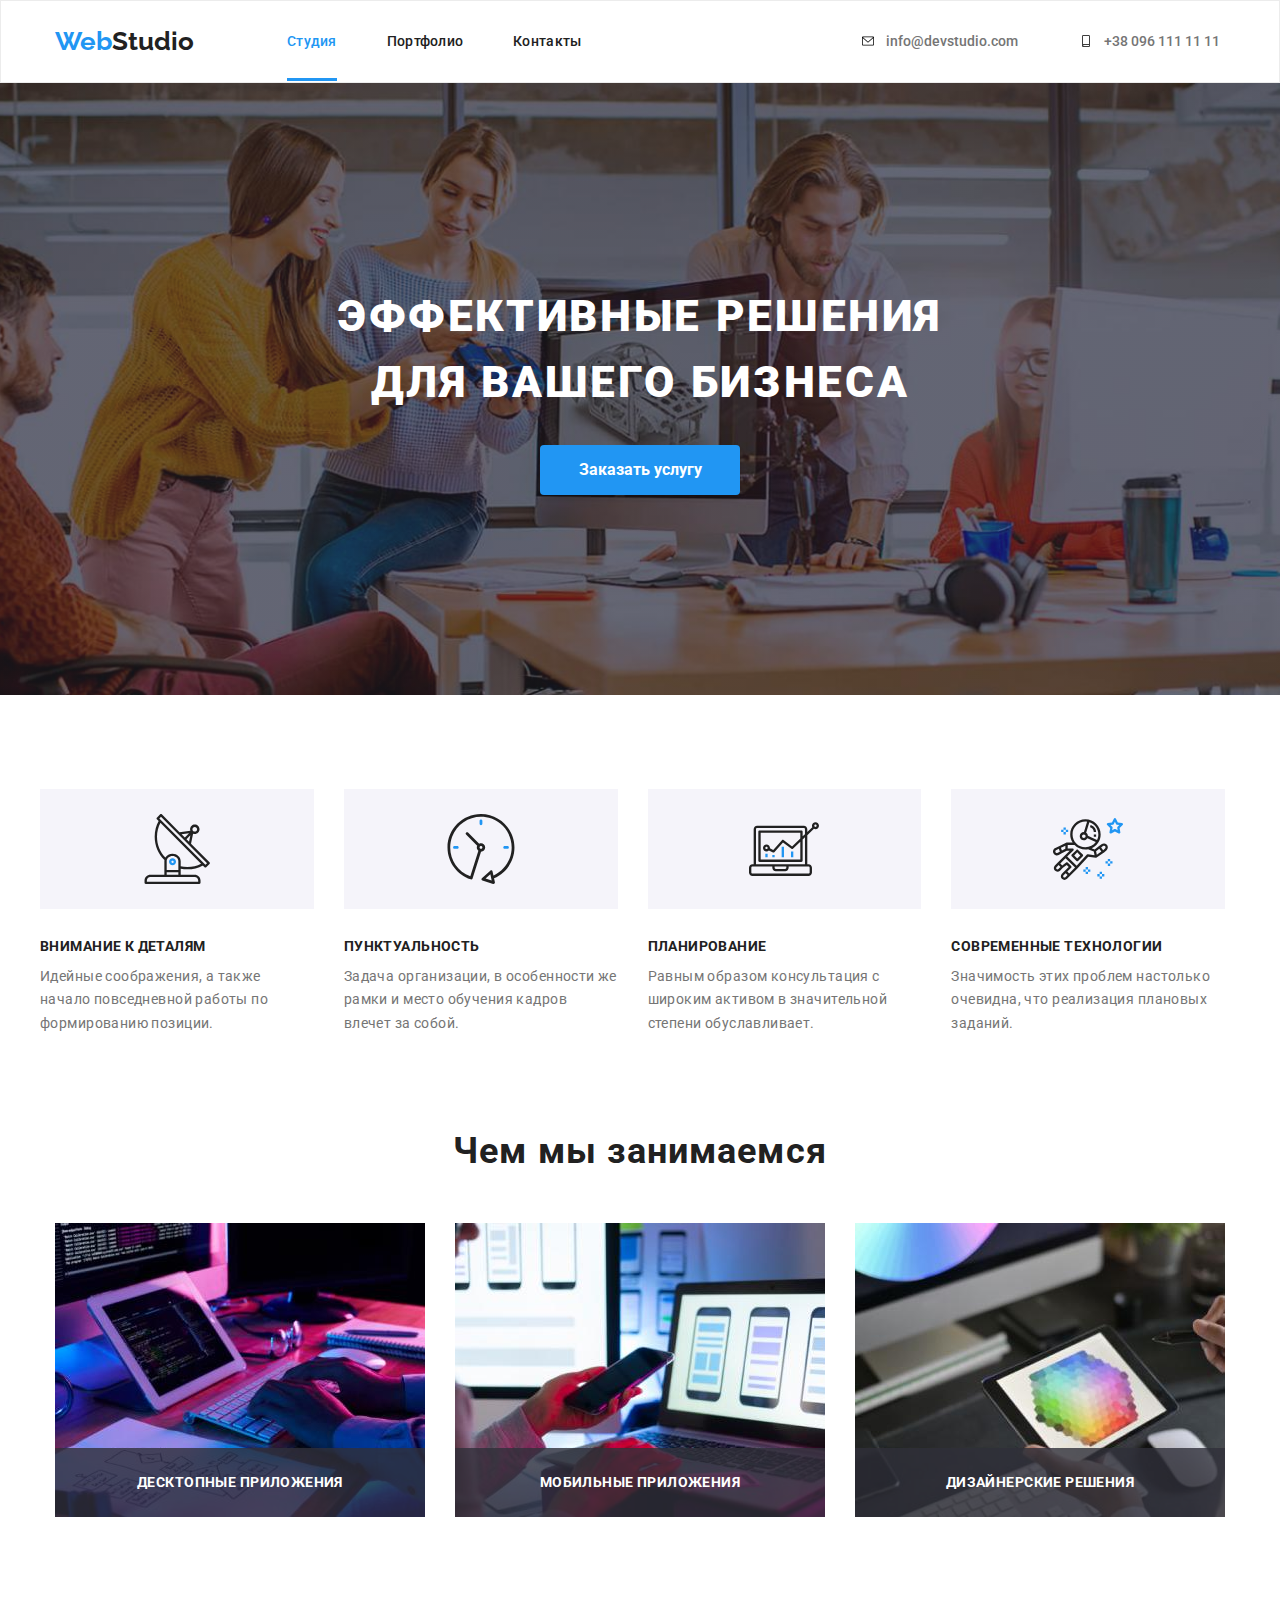
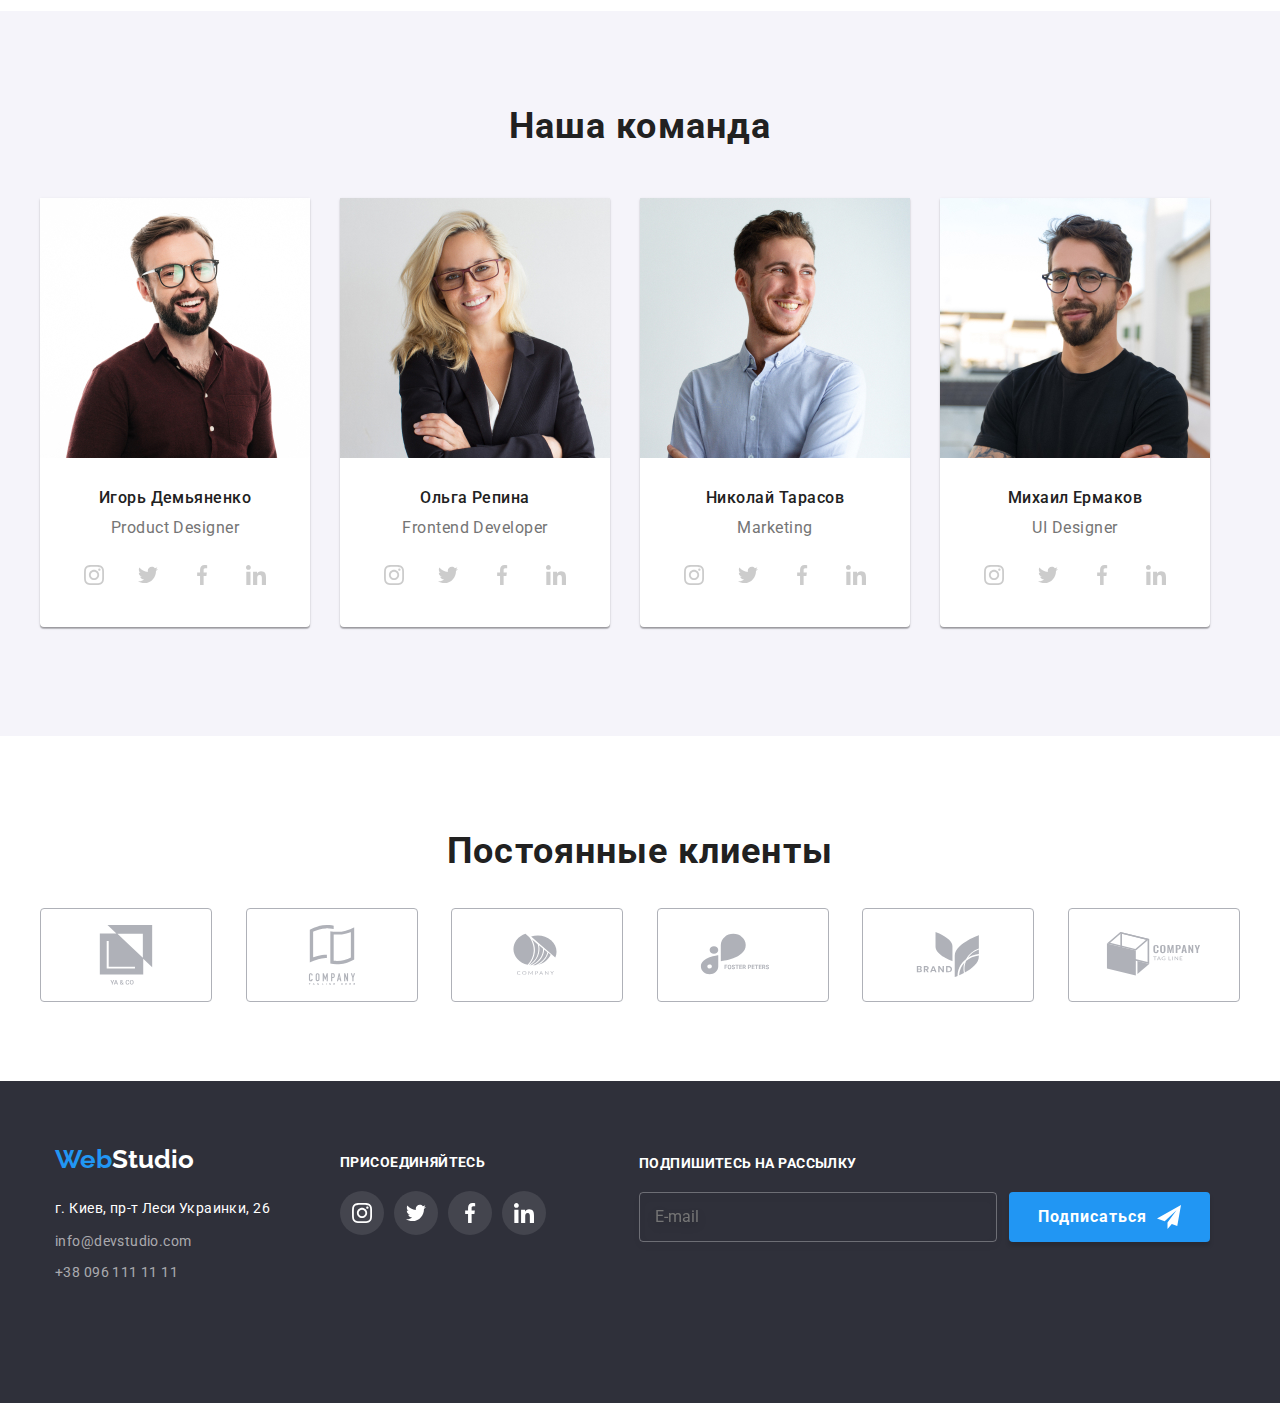
==== commit 092cf74f: "Картинки" ====
--- a/index.html
+++ b/index.html
@@ -86,37 +86,58 @@
             ></use>
           </svg>
         </button>
-        <ul class="nav-list">
-          <li class="nav-list__item">
-            <a href="#" class="nav-list__link nav-list__link--active">Студия</a>
+
+        <ul class="nav-list--mobile">
+          <li class="nav-list__item--mobile">
+            <a href="#" class="nav-list__link--mobile nav-list__link--active"
+              >Студия</a
+            >
           </li>
-          <li class="nav-list__item">
-            <a href="portfolio.html" class="nav-list__link">Портфолио</a>
+          <li class="nav-list__item--mobile">
+            <a href="portfolio.html" class="nav-list__link--mobile"
+              >Портфолио</a
+            >
           </li>
-          <li class="nav-list__item">
-            <a href="#" class="nav-list__link">Контакты</a>
+          <li class="nav-list__item--mobile">
+            <a href="#" class="nav-list__link--mobile">Контакты</a>
           </li>
         </ul>
-
-        <ul class="header-contacts">
-          <li class="header-contacts__item">
-            <a href="mailto:info@devstudio.com" class="header-contacts__link">
-              <svg class="header-contacts__icon" width="16" height="12">
-                <use href="./images/sprite.svg#icon-mail"></use>
-              </svg>
-              info@devstudio.com</a
-            >
-          </li>
-
-          <li class="header-contacts__item">
-            <a href="tel:+380961111111" class="header-contacts__link">
-              <svg class="header-contacts__icon" width="16" height="12">
-                <use href="./images/sprite.svg#icon-smartphone"></use>
-              </svg>
-              +38 096 111 11 11</a
-            >
-          </li>
-        </ul>
+        <div class="contact-wrap--mobile">
+          <ul class="header-contacts">
+            <li class="header-contacts__item--mobile">
+              <a
+                href="tel:+380961111111"
+                class="header-contacts__link--mobile tel"
+              >
+                +38 096 111 11 11</a
+              >
+            </li>
+
+            <li class="header-contacts__item--mobile">
+              <a
+                href="mailto:info@devstudio.com"
+                class="header-contacts__link--mobile mail"
+              >
+                info@devstudio.com</a
+              >
+            </li>
+          </ul>
+
+          <ul class="header-social--mobile">
+            <li class="header-social__item--mobile">
+              <a href="">Instagram</a>
+            </li>
+            <li class="header-social__item--mobile">
+              <a href="">Twitter</a>
+            </li>
+            <li class="header-social__item--mobile">
+              <a href="">Facebook</a>
+            </li>
+            <li class="header-social__item--mobile">
+              <a href="">LinkedIn</a>
+            </li>
+          </ul>
+        </div>
       </div>
       <section class="main-screen">
         <div class="container">
@@ -196,7 +217,12 @@
           <ul class="services-list">
             <li class="services-list__item">
               <img
-                src="images/about-1.jpg"
+                srcset="
+                  ./images/about-1-370.jpg  1x,
+                  ./images/about-1-740.jpg  2x,
+                  ./images/about-1-1100.jpg 3x
+                "
+                src="images/about-1-370.jpg"
                 alt="Человек с клавиатурой и планшетом"
                 width="370"
               />
@@ -206,7 +232,12 @@
             </li>
             <li class="services-list__item">
               <img
-                src="images/about-2.jpg"
+                srcset="
+                  ./images/about-2-370.jpg  1x,
+                  ./images/about-2-740.jpg  2x,
+                  ./images/about-2-1100.jpg 3x
+                "
+                src="images/about-2-370.jpg"
                 alt="Человек с телефоном и ноутбуком"
                 width="370"
               />
@@ -216,7 +247,12 @@
             </li>
             <li class="services-list__item">
               <img
-                src="images/about-3.jpg"
+                srcset="
+                  ./images/about-3-370.jpg  1x,
+                  ./images/about-3-740.jpg  2x,
+                  ./images/about-3-1110.jpg 3x
+                "
+                src="images/about-3-370.jpg"
                 alt="Человек с планшетом"
                 width="370"
               />
@@ -235,7 +271,12 @@
             <li class="team__item">
               <div class="team-thumb">
                 <img
-                  src="images/team-1.jpg"
+                  srcset="
+                    images/team-1-270.jpg 1x,
+                    images/team-1-540.jpg 2x,
+                    images/team-1-810.jpg 3x
+                  "
+                  src="images/team-1-270.jpg"
                   alt="Product Designer"
                   width="270"
                 />
@@ -272,7 +313,12 @@
             <li class="team__item">
               <div class="team-thumb">
                 <img
-                  src="images/team-2.jpg"
+                  srcset="
+                    images/team-2-270.jpg 1x,
+                    images/team-2-540.jpg 2x,
+                    images/team-2-810.jpg 3x
+                  "
+                  src="images/team-2-270.jpg"
                   alt="Frontend Developer"
                   width="270"
                 />
@@ -308,7 +354,16 @@
 
             <li class="team__item">
               <div class="team-thumb">
-                <img src="images/team-3.jpg" alt="Marketing" width="270" />
+                <img
+                  srcset="
+                    images/team-3-270.jpg 1x,
+                    images/team-3-540.jpg 2x,
+                    images/team-3-810.jpg 3x
+                  "
+                  src="images/team-3-270.jpg"
+                  alt="Marketing"
+                  width="270"
+                />
               </div>
               <div class="team-content">
                 <h3 class="team-content__name">Николай Тарасов</h3>
@@ -341,7 +396,16 @@
 
             <li class="team__item">
               <div class="team-thumb">
-                <img src="images/team-4.jpg" alt="UI Designer" width="270" />
+                <img
+                  srcset="
+                    images/team-4-270.jpg 1x,
+                    images/team-4-540.jpg 2x,
+                    images/team-4-810.jpg 3x
+                  "
+                  src="images/team-4-270.jpg"
+                  alt="UI Designer"
+                  width="270"
+                />
               </div>
               <div class="team-content">
                 <h3 class="team-content__name">Михаил Ермаков</h3>
--- a/css/main.min.css
+++ b/css/main.min.css
@@ -1,3 +1,3 @@
 *,::before,::after{-webkit-box-sizing:border-box;box-sizing:border-box}html{line-height:1.15;-webkit-text-size-adjust:100%;-moz-tab-size:4;-o-tab-size:4;tab-size:4}body{margin:0;font-family:system-ui,-apple-system,"Segoe UI",Roboto,Helvetica,Arial,sans-serif,"Apple Color Emoji","Segoe UI Emoji"}hr{height:0;color:inherit}abbr[title]{-webkit-text-decoration:underline dotted;text-decoration:underline dotted}b,strong{font-weight:bolder}code,kbd,samp,pre{font-family:ui-monospace, SFMono-Regular, Consolas, "Liberation Mono", Menlo,- monospace;font-size:1em}small{font-size:80%}sub,sup{font-size:75%;line-height:0;position:relative;vertical-align:baseline}sub{bottom:-0.25em}sup{top:-0.5em}table{text-indent:0;border-color:inherit}button,input,optgroup,select,textarea{font-family:inherit;font-size:100%;line-height:1.15;margin:0}button,select{text-transform:none}button,[type="button"],[type="reset"],[type="submit"]{-webkit-appearance:button}::-moz-focus-inner{border-style:none;padding:0}:-moz-focusring{outline:1px dotted ButtonText}:-moz-ui-invalid{box-shadow:none}legend{padding:0}progress{vertical-align:baseline}::-webkit-inner-spin-button,::-webkit-outer-spin-button{height:auto}[type="search"]{-webkit-appearance:textfield;outline-offset:-2px}::-webkit-search-decoration{-webkit-appearance:none}::-webkit-file-upload-button{-webkit-appearance:button;font:inherit}summary{display:list-item}h1,h2,h3,h4,h5,h6,p{margin:0}body{font-family:'Roboto', sans-serif;color:#212121;background-color:#fff}a{text-decoration:none;color:var(--text-color)}ul{list-style:none;padding:0;margin:0}img{display:block;width:100%;height:auto}textarea{resize:none}.visually-hidden{position:absolute;width:1px;height:1px;margin:-1px;padding:0;overflow:hidden;border:0;clip:rect(0 0 0 0)}.container{margin-left:auto;margin-right:auto;padding:0 15px}@media screen and (min-width: 480px){.container{width:480px}}@media screen and (min-width: 768px){.container{width:768px}}@media screen and (min-width: 1200px){.container{width:1200px}}.section{padding-top:94px;padding-bottom:94px}.header{background-color:#fff;border:1px solid #ececec;position:relative}.header-container{padding:0 15px;display:-webkit-box;display:-ms-flexbox;display:flex;-webkit-box-align:center;-ms-flex-align:center;align-items:center}@media (max-width: 767px){.header-container{padding:15px}}.footer{background-color:#2f303a;padding:60px 0}.backdrop{position:fixed;top:0;left:0;width:100%;height:100%;background-color:rgba(0,0,0,0.2);opacity:1;-webkit-transition:opacity 250ms cubic-bezier(0.4, 0, 0.2, 1);transition:opacity 250ms cubic-bezier(0.4, 0, 0.2, 1)}.modal{min-height:581px;min-width:520px;background-color:#fff;position:absolute;top:50%;left:50%;padding:40px;-webkit-transform:scale(1) translate(-50%, -50%);transform:scale(1) translate(-50%, -50%);-webkit-transition:-webkit-transform 250ms cubic-bezier(0.4, 0, 0.2, 1);transition:-webkit-transform 250ms cubic-bezier(0.4, 0, 0.2, 1);transition:transform 250ms cubic-bezier(0.4, 0, 0.2, 1);transition:transform 250ms cubic-bezier(0.4, 0, 0.2, 1), -webkit-transform 250ms cubic-bezier(0.4, 0, 0.2, 1);border-radius:4px;border:1px solid rgba(0,0,0,0.1);-webkit-box-shadow:0px 1px 3px rgba(0,0,0,0.12),0px 1px 1px rgba(0,0,0,0.14),0px 2px 1px rgba(0,0,0,0.2);box-shadow:0px 1px 3px rgba(0,0,0,0.12),0px 1px 1px rgba(0,0,0,0.14),0px 2px 1px rgba(0,0,0,0.2)}.backdrop.is-hidden{opacity:0;pointer-events:none}.backdrop.is-hidden .modal{-webkit-transform:scale(0.9) translate(-50%, -50%);transform:scale(0.9) translate(-50%, -50%)}.modal__close-btn{width:30px;height:30px;border-radius:50%;position:absolute;top:8px;right:8px;background:transparent;border:1px solid rgba(0,0,0,0.1);cursor:pointer;padding:5px;-webkit-transition:fill 250ms cubic-bezier(0.4, 0, 0.2, 1);transition:fill 250ms cubic-bezier(0.4, 0, 0.2, 1)}.modal__close-btn:hover{fill:#2196f3}.modal__title{font-weight:bold;font-size:20px;line-height:1.2;text-align:center;letter-spacing:0.03em;margin-bottom:12px}.modal-form__field{position:relative;-webkit-transition:fill 250ms cubic-bezier(0.4, 0, 0.2, 1);transition:fill 250ms cubic-bezier(0.4, 0, 0.2, 1)}.modal-form__field:focus-within{fill:#2196f3}.modal-form__field+.modal-form__field{margin-top:10px}.modal-form__input{display:block;padding:11px 12px;padding-left:42px;border:1px solid rgba(33,33,33,0.2);-webkit-box-sizing:border-box;box-sizing:border-box;border-radius:4px;width:100%;margin-top:4px;border-color:rgba(33,33,33,0.2);outline:none;-webkit-transition:border-color 250ms cubic-bezier(0.4, 0, 0.2, 1);transition:border-color 250ms cubic-bezier(0.4, 0, 0.2, 1)}.modal-form__field:focus-within .modal-form__input{border-color:#2196f3}.modal-form__icon{position:absolute;top:55%;left:12px}.modal-form__label{font-size:12px;line-height:1.7;letter-spacing:0.01em;color:#757575}.modal-form__checkbox-input{-webkit-appearance:none;-moz-appearance:none;appearance:none;position:absolute}.modal-form__checkbox{display:-webkit-box;display:-ms-flexbox;display:flex;-webkit-box-align:center;-ms-flex-align:center;align-items:center;margin-top:20px;font-size:14px;line-height:1.7;letter-spacing:0.03em;color:#757575}.modal-form__checkbox-icon{display:inline-block;width:16px;height:15px;border:2px solid #212121;border-radius:2px;margin-right:7px;-webkit-transition:-webkit-transform 250ms cubic-bezier(0.4, 0, 0.2, 1);transition:-webkit-transform 250ms cubic-bezier(0.4, 0, 0.2, 1);transition:transform 250ms cubic-bezier(0.4, 0, 0.2, 1);transition:transform 250ms cubic-bezier(0.4, 0, 0.2, 1), -webkit-transform 250ms cubic-bezier(0.4, 0, 0.2, 1)}.modal-form__checkbox-input:checked+.modal-form__checkbox-icon{background-color:#2196f3;border:transparent;background-image:url(../images/modal-check.svg);background-origin:border-box;-webkit-transform:scale(1.2);transform:scale(1.2)}.modal-form__btn{background-color:#2196f3;-webkit-box-shadow:0px 4px 4px rgba(0,0,0,0.15);box-shadow:0px 4px 4px rgba(0,0,0,0.15);border-radius:4px;border:none;cursor:pointer;font-weight:bold;font-size:16px;line-height:1.9;text-align:center;letter-spacing:0.06em;color:#fff;padding:10px 55px;display:-webkit-box;display:-ms-flexbox;display:flex;-webkit-box-pack:center;-ms-flex-pack:center;justify-content:center;-webkit-transition:background-color 250ms cubic-bezier(0.4, 0, 0.2, 1);transition:background-color 250ms cubic-bezier(0.4, 0, 0.2, 1)}.modal-form__btn:hover{background-color:#188ce8}.modal-form__btn-wrap{display:-webkit-box;display:-ms-flexbox;display:flex;-webkit-box-pack:center;-ms-flex-pack:center;justify-content:center;margin-top:30px}.modal-form__link{text-decoration:underline;color:#2196f3;display:inline-block;margin-left:4px}.modal-form__input--textarea{padding-left:16px}.logo{font-family:"Raleway", sans-serif;font-weight:700;font-size:26px;line-height:1.4}.logo__text{color:#2196f3}.footer-logo{color:#fff;margin-bottom:20px;display:block}@media screen and (max-width: 767px){.footer-logo{text-align:center}}.header{background-color:#fff;border:1px solid #ececec;position:relative}.nav-list{display:-webkit-box;display:-ms-flexbox;display:flex;margin-left:93px}.nav-list__item{position:relative;margin-right:50px}.nav-list__item:last-child{margin-right:0}.menu-toggle{border:none;background:transparent;min-height:40px;min-width:40px;display:-webkit-box;display:-ms-flexbox;display:flex;-webkit-box-align:center;-ms-flex-align:center;align-items:center;-webkit-box-pack:center;-ms-flex-pack:center;justify-content:center;position:absolute;top:12px;right:12px;margin:0;padding:0;cursor:pointer;border:none;border-radius:50%;outline:none}@media (min-width: 768px){.menu-toggle{display:none}}@media (min-width: 768px){.menu-toggle{display:none}}.menu-toggle .menu__icon--close{display:none}.menu-toggle.js-open-menu .menu__icon--close{display:block}.nav-list__link{padding-top:32px;padding-bottom:32px;display:block}.nav-list__link--active{color:#2196f3}.nav-list__link--active::after{content:'';height:3px;background-color:#2196f3;position:absolute;bottom:0;left:0;width:100%}.nav-bar{display:-webkit-box;display:-ms-flexbox;display:flex;-webkit-box-align:center;-ms-flex-align:center;align-items:center}@media (max-width: 767px){.nav-bar{display:none}}@media (min-width: 1200px){.nav-bar{display:contents;-webkit-box-pack:justify;-ms-flex-pack:justify;justify-content:space-between}}.nav-list__link{font-weight:500;font-size:14px;line-height:1.1;letter-spacing:0.02em;-webkit-transition:color 250ms cubic-bezier(0.4, 0, 0.2, 1);transition:color 250ms cubic-bezier(0.4, 0, 0.2, 1)}.nav-list__link:hover,.nav-list__link:focus{color:#2196f3}.menu-container{text-align:center;background-color:#fff;width:100vw;height:100vh;z-index:999}.menu-container{position:fixed;top:0;left:0;width:100vw;height:100vh;padding:32px;background-color:#fff;z-index:999;-webkit-transform:translateX(100%);transform:translateX(100%);-webkit-transition:-webkit-transform 250ms ease-in-out;transition:-webkit-transform 250ms ease-in-out;transition:transform 250ms ease-in-out;transition:transform 250ms ease-in-out, -webkit-transform 250ms ease-in-out}.menu-container.is-open{-webkit-transform:translateX(0);transform:translateX(0)}.menu-container .menu-toggle{position:absolute;top:16px;right:16px;color:#fff}.header-contacts{display:-webkit-box;display:-ms-flexbox;display:flex;margin-left:auto}@media screen and (min-width: 768px) and (max-width: 1199px){.header-contacts{margin-left:80px;-webkit-box-orient:vertical;-webkit-box-direction:normal;-ms-flex-direction:column;flex-direction:column}}.header-contacts__link{padding:5px;display:-webkit-box;display:-ms-flexbox;display:flex;-webkit-box-align:center;-ms-flex-align:center;align-items:center}@media screen and (min-width: 1200px){.header-contacts__link{padding-top:32px;padding-bottom:32px}}.header-contacts__item{margin-right:50px}.header-contacts__item:last-child{margin-right:0}.header-contacts__icon{margin-right:10px}.header-contacts__link{font-weight:500;font-size:14px;line-height:1.2;color:#757575;-webkit-transition:fill 250ms cubic-bezier(0.4, 0, 0.2, 1),color 250ms cubic-bezier(0.4, 0, 0.2, 1);transition:fill 250ms cubic-bezier(0.4, 0, 0.2, 1),color 250ms cubic-bezier(0.4, 0, 0.2, 1)}.header-contacts__link:hover,.header-contacts__link:focus{color:#2196f3;fill:#2196f3}.main-screen{background-color:#2f303a;background-image:-webkit-gradient(linear, left top, left bottom, from(rgba(47,48,58,0.4)), to(rgba(47,48,58,0.4))),url(../images/main-bg.jpg);background-image:linear-gradient(rgba(47,48,58,0.4), rgba(47,48,58,0.4)),url(../images/main-bg.jpg);background-repeat:no-repeat;background-size:cover;padding:200px 0;max-width:1600px;margin:0 auto}.main-screen__title{font-weight:900;font-size:44px;line-height:1.4;text-align:center;letter-spacing:0.06em;text-transform:uppercase;color:#fff;margin:0;display:block}.btn-order{background-color:#2196f3;color:#fff;font-family:"Roboto", sans-serif;font-weight:700;font-size:16px;line-height:1.9;text-align:center;cursor:pointer;width:200px;display:block;margin:30px auto 0 auto;padding:10px 0;-webkit-box-shadow:0px 4px 4px rgba(0,0,0,0.15);box-shadow:0px 4px 4px rgba(0,0,0,0.15);border-radius:4px;border:none;-webkit-transition:background-color 250ms cubic-bezier(0.4, 0, 0.2, 1);transition:background-color 250ms cubic-bezier(0.4, 0, 0.2, 1)}.btn-order:hover,.btn-order:focus{background-color:#188ce8}.benefits{display:block}@media screen and (min-width: 768px){.benefits{display:-webkit-box;display:-ms-flexbox;display:flex;-ms-flex-wrap:wrap;flex-wrap:wrap;margin:-15px}}@media screen and (min-width: 1200px){.benefits{display:-webkit-box;display:-ms-flexbox;display:flex;-ms-flex-wrap:wrap;flex-wrap:wrap;margin-left:-30px;margin-top:-30px}}@media screen and (min-width: 768px){.benefits__box{margin:15px;width:calc((100% - 2 * 30px) / 2)}}@media screen and (max-width: 767px){.benefits__box:not(:last-child){margin-bottom:30px}}@media screen and (min-width: 1200px){.benefits__box{-ms-flex-preferred-size:calc(100% / 4 - 30px);flex-basis:calc(100% / 4 - 30px);margin-top:30px}}.benefits__svg{display:-webkit-box;display:-ms-flexbox;display:flex;-webkit-box-pack:center;-ms-flex-pack:center;justify-content:center;-webkit-box-align:center;-ms-flex-align:center;align-items:center;background-color:#f5f4fa;padding:25px 100px;margin-bottom:30px}.benefits__title{font-weight:700;font-size:14px;line-height:1.1;letter-spacing:0.03em;text-transform:uppercase;color:#212121;margin-bottom:10px}.benefits__descr{font-size:14px;line-height:1.7;letter-spacing:0.03em;color:#757575}.services{padding-top:0}@media screen and (max-width: 1199px){.services{display:none}}.section-title{font-weight:700;font-size:36px;line-height:1.2;text-align:center;letter-spacing:0.03em;color:var(--text-color);margin-bottom:50px}.services-list__item{display:inline-block}.services-list{display:-webkit-box;display:-ms-flexbox;display:flex;-ms-flex-wrap:wrap;flex-wrap:wrap;margin-left:-30px;margin-top:-30px}.services-list__item{-ms-flex-preferred-size:calc(100% / 3 - 30px);flex-basis:calc(100% / 3 - 30px);margin-left:30px;margin-top:30px}.services-list__item{position:relative}.services-list__overlay{position:absolute;left:0;bottom:0;width:100%;padding:27px 82px;background-color:rgba(47,48,58,0.8);font-weight:700;font-size:14px;line-height:1.1;text-align:center;letter-spacing:0.03em;text-transform:uppercase;color:#fff}.our-team{background-color:#f5f4fa}.team{display:block}@media screen and (min-width: 768px){.team{display:-webkit-box;display:-ms-flexbox;display:flex;-ms-flex-wrap:wrap;flex-wrap:wrap;margin-left:-30px;margin-top:-30px}}.team__item{-webkit-box-shadow:0px 1px 3px rgba(0,0,0,0.12),0px 1px 1px rgba(0,0,0,0.14),0px 2px 1px rgba(0,0,0,0.2);box-shadow:0px 1px 3px rgba(0,0,0,0.12),0px 1px 1px rgba(0,0,0,0.14),0px 2px 1px rgba(0,0,0,0.2);border-radius:0px 0px 4px 4px;text-align:center;background-color:#fff}@media screen and (min-width: 768px){.team__item{margin:15px;width:calc((100% - 2 * 30px) / 2)}}@media screen and (max-width: 767px){.team__item:not(:last-child){margin-bottom:30px}}@media screen and (min-width: 1200px){.team__item{-ms-flex-preferred-size:calc(100% / 4 - 30px);flex-basis:calc(100% / 4 - 30px);margin-top:30px}}.team-content{padding:30px 0}.team-content__name{font-weight:500;font-size:16px;line-height:1.2;letter-spacing:0.03em;color:#212121;display:block;margin-bottom:10px}.team-content__descr{font-size:16px;line-height:1.2;letter-spacing:0.03em;color:#757575}.team-social{display:-webkit-box;display:-ms-flexbox;display:flex;-webkit-box-pack:center;-ms-flex-pack:center;justify-content:center;margin-top:16px}.team-social__link{margin-right:10px;display:-webkit-box;display:-ms-flexbox;display:flex;width:44px;height:44px;-webkit-box-align:center;-ms-flex-align:center;align-items:center;-webkit-box-pack:center;-ms-flex-pack:center;justify-content:center;color:#fff;border-radius:50%;-webkit-transition:background-color 250ms cubic-bezier(0.4, 0, 0.2, 1);transition:background-color 250ms cubic-bezier(0.4, 0, 0.2, 1)}.team-social__link:last-child{margin-right:0}.team-social__link:hover{background-color:#2196f3;fill:#fff}.team-social__icon{fill:#ccc}.team-social__link:hover .team-social__icon{fill:#fff}.clients-list{display:-webkit-box;display:-ms-flexbox;display:flex;-webkit-box-pack:center;-ms-flex-pack:center;justify-content:center;-ms-flex-wrap:wrap;flex-wrap:wrap;margin:-15px}@media screen and (max-width: 1199px){.clients-list{margin-left:-30px;margin-top:-30px}}@media screen and (min-width: 1200px){.clients-list{-webkit-box-pack:justify;-ms-flex-pack:justify;justify-content:space-between;-webkit-box-align:center;-ms-flex-align:center;align-items:center}}@media screen and (max-width: 767px){.clients-list__item{margin:15px;-ms-flex-preferred-size:calc((100% - 2 * 30px) / 2);flex-basis:calc((100% - 2 * 30px) / 2)}}@media screen and (max-width: 1199px){.clients-list__item{margin:15px;-ms-flex-preferred-size:calc((100% - 6 * 20px) / 3);flex-basis:calc((100% - 6 * 20px) / 3)}}.clients-list__link{border:1px solid #afb1b8;display:-webkit-box;display:-ms-flexbox;display:flex;-webkit-box-pack:center;-ms-flex-pack:center;justify-content:center;border-radius:4px;padding:16px 32px;-webkit-transition:border 250ms cubic-bezier(0.4, 0, 0.2, 1);transition:border 250ms cubic-bezier(0.4, 0, 0.2, 1)}.clients-list__link:hover{border:1px solid #2196f3}.clients-list__icon{fill:#afb1b8;-webkit-transition:fill 250ms cubic-bezier(0.4, 0, 0.2, 1);transition:fill 250ms cubic-bezier(0.4, 0, 0.2, 1)}.clients-list__link:hover .clients-list__icon{fill:#2196f3}.footer-adress__item{display:block;margin-bottom:10px;font-size:14px;line-height:1.7;letter-spacing:0.03em;color:#fff;font-style:normal}.footer-adress__item:last-child{margin-bottom:0}@media screen and (max-width: 767px){.footer-adress__item{text-align:center}}@media screen and (max-width: 767px){.footer-adress{text-align:center}}.footer-contacts__link{font-weight:normal;color:rgba(255,255,255,0.6);line-height:1.5;font-size:14px;letter-spacing:0.03em;font-style:normal;-webkit-transition:color 250ms cubic-bezier(0.4, 0, 0.2, 1);transition:color 250ms cubic-bezier(0.4, 0, 0.2, 1)}.footer-contacts__link:hover{color:#2196f3}.footer-contact-box{margin-bottom:60px}@media screen and (min-width: 768px) and (max-width: 1199px){.footer-contact-box{display:inline-block;margin-right:165px}}@media screen and (min-width: 1200px){.footer-contact-box{margin-right:70px}}.footer-contacts__item{margin-bottom:10px}.footer-contacts__item:last-child{margin-bottom:0}.footer-contacts{display:block}.footer-container{display:-webkit-box;display:-ms-flexbox;display:flex}@media screen and (max-width: 767px){.footer-container{display:block}}@media screen and (max-width: 1199px){.footer-container{display:-webkit-box;display:-ms-flexbox;display:flex;-webkit-box-orient:vertical;-webkit-box-direction:normal;-ms-flex-direction:column;flex-direction:column}}@media screen and (min-width: 1200px){.footer-container{display:-webkit-box;display:-ms-flexbox;display:flex;-webkit-box-align:baseline;-ms-flex-align:baseline;align-items:baseline}}.footer-social-box{margin-top:12px;margin-bottom:60px}@media screen and (max-width: 767px){.footer-social-box{text-align:center}}@media screen and (min-width: 768px) and (max-width: 1199px){.footer-social-box{display:inline-block}}@media screen and (min-width: 1200px){.footer-social-box{margin-right:93px}}.footer-social-box__title{font-weight:700;font-size:14px;line-height:1.2;letter-spacing:0.03em;text-transform:uppercase;color:#fff;text-align:center;display:inline-block;margin-bottom:20px}.footer-link{background-color:rgba(255,255,255,0.1);border-radius:50%}.footer-icon-box{margin-top:0;display:-webkit-box;display:-ms-flexbox;display:flex;-webkit-box-pack:center;-ms-flex-pack:center;justify-content:center}.footer-social__icon{fill:#fff}.footer-mailing{text-align:center}@media screen and (max-width: 1199px) and (min-width: 768px){.footer-mailing{display:block;margin-left:auto;margin-right:auto}}@media screen and (min-width: 1200px){.footer-mailing{text-align:left}}.footer-input{padding:15px;width:358px;border:1px solid rgba(255,255,255,0.3);-webkit-box-sizing:border-box;box-sizing:border-box;-webkit-filter:drop-shadow(0px 4px 4px rgba(0,0,0,0.15));filter:drop-shadow(0px 4px 4px rgba(0,0,0,0.15));border-radius:4px;background:transparent;color:#fff}@media screen and (min-width: 1200px){.footer-input{margin-right:12px}}.mailing-btn{border:none;color:#fff;background-color:#2196f3;display:-webkit-box;display:-ms-flexbox;display:flex;-webkit-box-align:center;-ms-flex-align:center;align-items:center;padding:10px 29px;cursor:pointer;margin-left:auto;margin-right:auto;margin-top:20px;-webkit-transition:background-color 250ms cubic-bezier(0.4, 0, 0.2, 1);transition:background-color 250ms cubic-bezier(0.4, 0, 0.2, 1);-webkit-box-shadow:0px 4px 4px rgba(0,0,0,0.15);box-shadow:0px 4px 4px rgba(0,0,0,0.15);border-radius:4px}.mailing-btn:hover{background-color:#188ce8}@media screen and (min-width: 1200px){.mailing-btn{margin-top:0}}.mailing-btn__icon{fill:#fff}.mailing-btn__text{font-weight:700;font-size:16px;line-height:1.9;letter-spacing:0.06em;margin-right:10px}.mailing-form{display:block;margin-right:12px}@media screen and (min-width: 1200px){.mailing-form{display:-webkit-box;display:-ms-flexbox;display:flex;-webkit-box-align:center;-ms-flex-align:center;align-items:center}}@media screen and (max-width: 1200px) and (min-width: 768px){.footer-contacts__wrap{display:-webkit-box;display:-ms-flexbox;display:flex;-ms-flex-pack:distribute;justify-content:space-around;margin-right:auto;margin-left:auto}}@media screen and (min-width: 1200px){.footer-contacts__wrap{display:-webkit-inline-box}}.portfolio-filter{display:-webkit-box;display:-ms-flexbox;display:flex;-webkit-box-pack:center;-ms-flex-pack:center;justify-content:center;margin-bottom:50px}.portfolio-filter__item{margin-right:8px}.portfolio-filter__item:last-child{margin-right:0}.portfolio-filter__btn{font-weight:500;font-size:16px;line-height:1.6;text-align:center;letter-spacing:0.03em;font-family:"Roboto", sans-serif;background-color:#f5f4fa;border:none;padding:6px 22px;border-radius:4px;-webkit-transition:background-color 250ms cubic-bezier(0.4, 0, 0.2, 1),color 250ms cubic-bezier(0.4, 0, 0.2, 1),-webkit-box-shadow 250ms cubic-bezier(0.4, 0, 0.2, 1);transition:background-color 250ms cubic-bezier(0.4, 0, 0.2, 1),color 250ms cubic-bezier(0.4, 0, 0.2, 1),-webkit-box-shadow 250ms cubic-bezier(0.4, 0, 0.2, 1);transition:background-color 250ms cubic-bezier(0.4, 0, 0.2, 1),color 250ms cubic-bezier(0.4, 0, 0.2, 1),box-shadow 250ms cubic-bezier(0.4, 0, 0.2, 1);transition:background-color 250ms cubic-bezier(0.4, 0, 0.2, 1),color 250ms cubic-bezier(0.4, 0, 0.2, 1),box-shadow 250ms cubic-bezier(0.4, 0, 0.2, 1),-webkit-box-shadow 250ms cubic-bezier(0.4, 0, 0.2, 1)}.portfolio-filter__btn:hover,.portfolio-filter__btn:focus{background-color:#2196f3;color:#fff;cursor:pointer;color:#fff;-webkit-box-shadow:0px 3px 1px rgba(0,0,0,0.1),0px 1px 2px rgba(0,0,0,0.08),0px 2px 2px rgba(0,0,0,0.12);box-shadow:0px 3px 1px rgba(0,0,0,0.1),0px 1px 2px rgba(0,0,0,0.08),0px 2px 2px rgba(0,0,0,0.12)}.portfolio-filter__btn--active{background-color:#2196f3;color:#fff;-webkit-box-shadow:0px 3px 1px rgba(0,0,0,0.1),0px 1px 2px rgba(0,0,0,0.08),0px 2px 2px rgba(0,0,0,0.12);box-shadow:0px 3px 1px rgba(0,0,0,0.1),0px 1px 2px rgba(0,0,0,0.08),0px 2px 2px rgba(0,0,0,0.12)}.portfolio-works{display:-webkit-box;display:-ms-flexbox;display:flex;-ms-flex-wrap:wrap;flex-wrap:wrap;margin-left:-30px;margin-top:-30px}.portfolio-works__item{-ms-flex-preferred-size:calc(100% / 3 - 30px);flex-basis:calc(100% / 3 - 30px);margin-left:30px;margin-top:30px;border:1px solid #eee}.card__title{font-weight:700;font-size:18px;line-height:2;letter-spacing:0.06em;color:#212121;margin-bottom:4px}.card:hover .card__title{text-shadow:0px 4px 4px rgba(0,0,0,0.25)}.card__descr{font-size:16px;line-height:1.9;letter-spacing:0.03em;color:#757575}.card{display:block}.card:hover{-webkit-box-shadow:0px 1px 1px rgba(0,0,0,0.12),0px 4px 4px rgba(0,0,0,0.06),1px 4px 6px rgba(0,0,0,0.16);box-shadow:0px 1px 1px rgba(0,0,0,0.12),0px 4px 4px rgba(0,0,0,0.06),1px 4px 6px rgba(0,0,0,0.16)}.card__image-thumb{position:relative;display:-webkit-box;display:-ms-flexbox;display:flex;-webkit-box-pack:center;-ms-flex-pack:center;justify-content:center;-webkit-box-align:center;-ms-flex-align:center;align-items:center;overflow:hidden}.card__overlay{background-color:rgba(33,150,243,0.8);width:100%;height:100%;position:absolute;top:0;left:0;opacity:0;-webkit-transform:translateY(100%);transform:translateY(100%);-webkit-transition:all 250ms cubic-bezier(0.4, 0, 0.2, 1);transition:all 250ms cubic-bezier(0.4, 0, 0.2, 1);display:-webkit-box;display:-ms-flexbox;display:flex;-webkit-box-align:center;-ms-flex-align:center;align-items:center;-webkit-box-pack:center;-ms-flex-pack:center;justify-content:center}.card:hover .card__overlay{-webkit-transform:translateY(0);transform:translateY(0)}.card__content{padding:20px 24px}.card__content-overlay{position:absolute;font-size:18px;line-height:1.6;letter-spacing:0.03em;color:#fff;width:332px;opacity:0}.card__text{width:332px}.card:hover .card__content-overlay{opacity:1}.card:hover .card__overlay{opacity:1}
+ monospace;font-size:1em}small{font-size:80%}sub,sup{font-size:75%;line-height:0;position:relative;vertical-align:baseline}sub{bottom:-0.25em}sup{top:-0.5em}table{text-indent:0;border-color:inherit}button,input,optgroup,select,textarea{font-family:inherit;font-size:100%;line-height:1.15;margin:0}button,select{text-transform:none}button,[type="button"],[type="reset"],[type="submit"]{-webkit-appearance:button}::-moz-focus-inner{border-style:none;padding:0}:-moz-focusring{outline:1px dotted ButtonText}:-moz-ui-invalid{box-shadow:none}legend{padding:0}progress{vertical-align:baseline}::-webkit-inner-spin-button,::-webkit-outer-spin-button{height:auto}[type="search"]{-webkit-appearance:textfield;outline-offset:-2px}::-webkit-search-decoration{-webkit-appearance:none}::-webkit-file-upload-button{-webkit-appearance:button;font:inherit}summary{display:list-item}h1,h2,h3,h4,h5,h6,p{margin:0}body{font-family:'Roboto', sans-serif;color:#212121;background-color:#fff}a{text-decoration:none;color:var(--text-color)}ul{list-style:none;padding:0;margin:0}img{display:block;width:100%;height:auto}textarea{resize:none}.visually-hidden{position:absolute;width:1px;height:1px;margin:-1px;padding:0;overflow:hidden;border:0;clip:rect(0 0 0 0)}.container{margin-left:auto;margin-right:auto;padding:0 15px}@media screen and (min-width: 480px){.container{width:480px}}@media screen and (min-width: 768px){.container{width:768px}}@media screen and (min-width: 1200px){.container{width:1200px}}.section{padding-top:94px;padding-bottom:94px}.header{background-color:#fff;border:1px solid #ececec;position:relative}.header-container{padding:0 15px;display:-webkit-box;display:-ms-flexbox;display:flex;-webkit-box-align:center;-ms-flex-align:center;align-items:center}@media (max-width: 767px){.header-container{padding:15px}}.footer{background-color:#2f303a;padding:60px 0}.backdrop{position:fixed;top:0;left:0;width:100%;height:100%;background-color:rgba(0,0,0,0.2);opacity:1;-webkit-transition:opacity 250ms cubic-bezier(0.4, 0, 0.2, 1);transition:opacity 250ms cubic-bezier(0.4, 0, 0.2, 1)}@media screen and (max-width: 1199px){.backdrop{padding:20px;overflow-y:scroll}}.modal{min-height:450px;min-width:609px;background-color:#fff;position:absolute;top:50%;left:50%;padding:40px;-webkit-transform:scale(1) translate(-50%, -50%);transform:scale(1) translate(-50%, -50%);-webkit-transition:-webkit-transform 250ms cubic-bezier(0.4, 0, 0.2, 1);transition:-webkit-transform 250ms cubic-bezier(0.4, 0, 0.2, 1);transition:transform 250ms cubic-bezier(0.4, 0, 0.2, 1);transition:transform 250ms cubic-bezier(0.4, 0, 0.2, 1), -webkit-transform 250ms cubic-bezier(0.4, 0, 0.2, 1);border-radius:4px;border:1px solid rgba(0,0,0,0.1);-webkit-box-shadow:0px 1px 3px rgba(0,0,0,0.12),0px 1px 1px rgba(0,0,0,0.14),0px 2px 1px rgba(0,0,0,0.2);box-shadow:0px 1px 3px rgba(0,0,0,0.12),0px 1px 1px rgba(0,0,0,0.14),0px 2px 1px rgba(0,0,0,0.2)}@media screen and (max-width: 1199px){.modal{min-height:581px;min-width:520px}}.backdrop.is-hidden{opacity:0;pointer-events:none}.backdrop.is-hidden .modal{-webkit-transform:scale(0.9) translate(-50%, -50%);transform:scale(0.9) translate(-50%, -50%)}.modal__close-btn{width:30px;height:30px;border-radius:50%;position:absolute;top:8px;right:8px;background:transparent;border:1px solid rgba(0,0,0,0.1);cursor:pointer;padding:5px;-webkit-transition:fill 250ms cubic-bezier(0.4, 0, 0.2, 1);transition:fill 250ms cubic-bezier(0.4, 0, 0.2, 1)}.modal__close-btn:hover{fill:#2196f3}.modal__title{font-weight:bold;font-size:20px;line-height:1.2;text-align:center;letter-spacing:0.03em;margin-bottom:12px}.modal-form__field{position:relative;-webkit-transition:fill 250ms cubic-bezier(0.4, 0, 0.2, 1);transition:fill 250ms cubic-bezier(0.4, 0, 0.2, 1)}.modal-form__field:focus-within{fill:#2196f3}.modal-form__field+.modal-form__field{margin-top:10px}.modal-form__input{display:block;padding:11px 12px;padding-left:42px;border:1px solid rgba(33,33,33,0.2);-webkit-box-sizing:border-box;box-sizing:border-box;border-radius:4px;width:100%;margin-top:4px;border-color:rgba(33,33,33,0.2);outline:none;-webkit-transition:border-color 250ms cubic-bezier(0.4, 0, 0.2, 1);transition:border-color 250ms cubic-bezier(0.4, 0, 0.2, 1)}.modal-form__field:focus-within .modal-form__input{border-color:#2196f3}.modal-form__icon{position:absolute;top:55%;left:12px}.modal-form__label{font-size:12px;line-height:1.7;letter-spacing:0.01em;color:#757575}.modal-form__checkbox-input{-webkit-appearance:none;-moz-appearance:none;appearance:none;position:absolute}.modal-form__checkbox{display:-webkit-box;display:-ms-flexbox;display:flex;-webkit-box-align:center;-ms-flex-align:center;align-items:center;margin-top:20px;font-size:14px;line-height:1.7;letter-spacing:0.03em;color:#757575}.modal-form__checkbox-icon{display:inline-block;width:16px;height:15px;border:2px solid #212121;border-radius:2px;margin-right:7px;-webkit-transition:-webkit-transform 250ms cubic-bezier(0.4, 0, 0.2, 1);transition:-webkit-transform 250ms cubic-bezier(0.4, 0, 0.2, 1);transition:transform 250ms cubic-bezier(0.4, 0, 0.2, 1);transition:transform 250ms cubic-bezier(0.4, 0, 0.2, 1), -webkit-transform 250ms cubic-bezier(0.4, 0, 0.2, 1)}.modal-form__checkbox-input:checked+.modal-form__checkbox-icon{background-color:#2196f3;border:transparent;background-image:url(../images/modal-check.svg);background-origin:border-box;-webkit-transform:scale(1.2);transform:scale(1.2)}.modal-form__btn{background-color:#2196f3;-webkit-box-shadow:0px 4px 4px rgba(0,0,0,0.15);box-shadow:0px 4px 4px rgba(0,0,0,0.15);border-radius:4px;border:none;cursor:pointer;font-weight:bold;font-size:16px;line-height:1.9;text-align:center;letter-spacing:0.06em;color:#fff;padding:10px 55px;display:-webkit-box;display:-ms-flexbox;display:flex;-webkit-box-pack:center;-ms-flex-pack:center;justify-content:center;-webkit-transition:background-color 250ms cubic-bezier(0.4, 0, 0.2, 1);transition:background-color 250ms cubic-bezier(0.4, 0, 0.2, 1)}.modal-form__btn:hover{background-color:#188ce8}.modal-form__btn-wrap{display:-webkit-box;display:-ms-flexbox;display:flex;-webkit-box-pack:center;-ms-flex-pack:center;justify-content:center;margin-top:30px}.modal-form__link{text-decoration:underline;color:#2196f3;display:inline-block;margin-left:4px}.modal-form__input--textarea{padding-left:16px}.logo{font-family:"Raleway", sans-serif;font-weight:700;font-size:26px;line-height:1.4}.logo__text{color:#2196f3}.footer-logo{color:#fff;margin-bottom:20px;display:block}@media screen and (max-width: 767px){.footer-logo{text-align:center}}.header{background-color:#fff;border:1px solid #ececec;position:relative}.nav-list{display:-webkit-box;display:-ms-flexbox;display:flex;margin-left:93px}.nav-list__item{position:relative;margin-right:50px}.nav-list__item:last-child{margin-right:0}.menu-toggle{border:none;background:transparent;min-height:40px;min-width:40px;display:-webkit-box;display:-ms-flexbox;display:flex;-webkit-box-align:center;-ms-flex-align:center;align-items:center;-webkit-box-pack:center;-ms-flex-pack:center;justify-content:center;position:absolute;top:12px;right:12px;margin:0;padding:0;cursor:pointer;border:none;border-radius:50%;outline:none}@media (min-width: 768px){.menu-toggle{display:none}}@media (min-width: 768px){.menu-toggle{display:none}}.menu-toggle .menu__icon--close{display:none}.menu-toggle.js-open-menu .menu__icon--close{display:block}.nav-list__link{padding-top:32px;padding-bottom:32px;display:block}.nav-list__link--active{color:#2196f3}.nav-list__link--active::after{content:'';height:3px;background-color:#2196f3;position:absolute;bottom:0;left:0;width:100%}.nav-bar{display:-webkit-box;display:-ms-flexbox;display:flex;-webkit-box-align:center;-ms-flex-align:center;align-items:center}@media (max-width: 767px){.nav-bar{display:none}}@media (min-width: 1200px){.nav-bar{display:contents;-webkit-box-pack:justify;-ms-flex-pack:justify;justify-content:space-between}}.nav-list__link{font-weight:500;font-size:14px;line-height:1.1;letter-spacing:0.02em;-webkit-transition:color 250ms cubic-bezier(0.4, 0, 0.2, 1);transition:color 250ms cubic-bezier(0.4, 0, 0.2, 1)}.nav-list__link:hover,.nav-list__link:focus{color:#2196f3}.menu-container{text-align:center;background-color:#fff;width:100vw;height:100vh;z-index:999}.menu-container{position:fixed;top:0;left:0;width:100vw;height:100vh;padding:32px;background-color:#fff;z-index:999;-webkit-transform:translateX(100%);transform:translateX(100%);-webkit-transition:-webkit-transform 250ms ease-in-out;transition:-webkit-transform 250ms ease-in-out;transition:transform 250ms ease-in-out;transition:transform 250ms ease-in-out, -webkit-transform 250ms ease-in-out}@media screen and (min-width: 768px){.menu-container{display:none}}.menu-container.is-open{-webkit-transform:translateX(0);transform:translateX(0)}.menu-container .menu-toggle{position:absolute;top:16px;right:16px;color:#fff}.nav-list--mobile{text-align:left}.nav-list__item--mobile{margin-bottom:32px}.nav-list__item--mobile:last-child{margin-bottom:300px}.nav-list__link--mobile{font-weight:500;font-size:40px;line-height:1.2;letter-spacing:0.02em}.header-contacts{display:-webkit-box;display:-ms-flexbox;display:flex;margin-left:auto}@media screen and (max-width: 767px){.header-contacts{-webkit-box-orient:vertical;-webkit-box-direction:normal;-ms-flex-direction:column;flex-direction:column;text-align:left;margin-left:0}}@media screen and (min-width: 768px) and (max-width: 1199px){.header-contacts{margin-left:80px;-webkit-box-orient:vertical;-webkit-box-direction:normal;-ms-flex-direction:column;flex-direction:column}}.header-contacts__link{padding:5px;display:-webkit-box;display:-ms-flexbox;display:flex;-webkit-box-align:center;-ms-flex-align:center;align-items:center}@media screen and (min-width: 1200px){.header-contacts__link{padding-top:32px;padding-bottom:32px}}.header-contacts__item{margin-right:50px}.header-contacts__item:last-child{margin-right:0}.header-contacts__icon{margin-right:10px}.header-contacts__link{font-weight:500;font-size:14px;line-height:1.2;color:#757575;-webkit-transition:fill 250ms cubic-bezier(0.4, 0, 0.2, 1),color 250ms cubic-bezier(0.4, 0, 0.2, 1);transition:fill 250ms cubic-bezier(0.4, 0, 0.2, 1),color 250ms cubic-bezier(0.4, 0, 0.2, 1)}.header-contacts__link:hover,.header-contacts__link:focus{color:#2196f3;fill:#2196f3}.header-contacts__item--mobile{margin-bottom:20px}.header-contacts__link--mobile{display:block}.header-social--mobile{display:-webkit-box;display:-ms-flexbox;display:flex;-webkit-box-align:center;-ms-flex-align:center;align-items:center;-ms-flex-pack:distribute;justify-content:space-around;border-right:1px solid rgba(204,204,204,0.596)}.header-social--mobile:last-child{border-right:none}.header-social__item--mobile a{color:#2196f3;font-weight:500;font-size:18px;line-height:1.2;letter-spacing:0.02em}.header-contacts__link--mobile.tel{color:#2196f3;font-weight:500;font-size:34px;line-height:1.8;letter-spacing:0.02em}.header-contacts__link--mobile.mail{font-weight:500;font-size:24px;line-height:28px;letter-spacing:0.02em;color:#757575}.contact-wrap--mobile{display:-webkit-box;display:-ms-flexbox;display:flex;-webkit-box-orient:vertical;-webkit-box-direction:normal;-ms-flex-direction:column;flex-direction:column}.main-screen{background-color:#2f303a;background-image:-webkit-gradient(linear, left top, left bottom, from(rgba(47,48,58,0.4)), to(rgba(47,48,58,0.4))),url(../../images/main-bg-mobile.jpg);background-image:linear-gradient(rgba(47,48,58,0.4), rgba(47,48,58,0.4)),url(../../images/main-bg-mobile.jpg);background-repeat:no-repeat;background-size:cover;padding:200px 0;max-width:1600px;margin:0 auto;background-size:cover;background-position:center}@media screen and (min-width: 768px){.main-screen{background-image:-webkit-gradient(linear, left top, right top, from(rgba(47,48,58,0.4)), to(rgba(47,48,58,0.4))),url(../../images/main-bg-tablet.jpg);background-image:linear-gradient(to right, rgba(47,48,58,0.4), rgba(47,48,58,0.4)),url(../../images/main-bg-tablet.jpg)}}@media screen and (min-width: 1200px){.main-screen{max-width:1600px;padding:200px 0;background-image:-webkit-gradient(linear, left top, right top, from(rgba(47,48,58,0.4)), to(rgba(47,48,58,0.4))),url(../../images/main-bg.jpg);background-image:linear-gradient(to right, rgba(47,48,58,0.4), rgba(47,48,58,0.4)),url(../../images/main-bg.jpg)}}@media screen and (max-width: 767px) and (min-device-pixel-ratio: 2), screen and (max-width: 767px) and (-webkit-min-device-pixel-ratio: 2), screen and (max-width: 767px) and (min-resolution: 192dpi), screen and (max-width: 767px) and (min-resolution: 2dppx){.main-screen{background-image:-webkit-gradient(linear, left top, right top, from(rgba(47,48,58,0.4)), to(rgba(47,48,58,0.4))),url(../../images/main-bg-mobile@2x.jpg);background-image:linear-gradient(to right, rgba(47,48,58,0.4), rgba(47,48,58,0.4)),url(../../images/main-bg-mobile@2x.jpg)}}@media screen and (min-width: 768px) and (min-device-pixel-ratio: 2), screen and (min-width: 768px) and (-webkit-min-device-pixel-ratio: 2), screen and (min-width: 768px) and (min-resolution: 192dpi), screen and (min-width: 768px) and (min-resolution: 2dppx){.main-screen{background-image:-webkit-gradient(linear, left top, right top, from(rgba(47,48,58,0.4)), to(rgba(47,48,58,0.4))),url(../../images/main-bg-tablet@2x.jpg);background-image:linear-gradient(to right, rgba(47,48,58,0.4), rgba(47,48,58,0.4)),url(../../images/main-bg-tablet@2x.jpg)}}@media screen and (min-width: 1200px) and (min-device-pixel-ratio: 2), screen and (min-width: 1200px) and (-webkit-min-device-pixel-ratio: 2), screen and (min-width: 1200px) and (min-resolution: 192dpi), screen and (min-width: 1200px) and (min-resolution: 2dppx){.main-screen{background-image:-webkit-gradient(linear, left top, right top, from(rgba(47,48,58,0.4)), to(rgba(47,48,58,0.4))),url(../../images/main-bg@2x.jpg);background-image:linear-gradient(to right, rgba(47,48,58,0.4), rgba(47,48,58,0.4)),url(../../images/main-bg@2x.jpg)}}.main-screen__title{font-weight:900;font-size:26px;line-height:1.5;text-align:center;letter-spacing:0.06em;text-transform:uppercase;color:#fff;margin:0;display:block}@media screen and (min-width: 1200px){.main-screen__title{font-size:44px}}.btn-order{background-color:#2196f3;color:#fff;font-family:'Roboto', sans-serif;font-weight:700;font-size:16px;line-height:1.9;text-align:center;cursor:pointer;width:200px;display:block;margin:30px auto 0 auto;padding:10px 0;-webkit-box-shadow:0px 4px 4px rgba(0,0,0,0.15);box-shadow:0px 4px 4px rgba(0,0,0,0.15);border-radius:4px;border:none;-webkit-transition:background-color 250ms cubic-bezier(0.4, 0, 0.2, 1);transition:background-color 250ms cubic-bezier(0.4, 0, 0.2, 1)}.btn-order:hover,.btn-order:focus{background-color:#188ce8}.benefits{display:block}@media screen and (min-width: 768px){.benefits{display:-webkit-box;display:-ms-flexbox;display:flex;-ms-flex-wrap:wrap;flex-wrap:wrap;margin:-15px}}@media screen and (min-width: 1200px){.benefits{display:-webkit-box;display:-ms-flexbox;display:flex;-ms-flex-wrap:wrap;flex-wrap:wrap;margin-left:-30px;margin-top:-30px}}@media screen and (min-width: 768px){.benefits__box{margin:15px;width:calc((100% - 2 * 30px) / 2)}}@media screen and (max-width: 767px){.benefits__box:not(:last-child){margin-bottom:30px}}@media screen and (min-width: 1200px){.benefits__box{-ms-flex-preferred-size:calc(100% / 4 - 30px);flex-basis:calc(100% / 4 - 30px);margin-top:30px}}.benefits__svg{display:-webkit-box;display:-ms-flexbox;display:flex;-webkit-box-pack:center;-ms-flex-pack:center;justify-content:center;-webkit-box-align:center;-ms-flex-align:center;align-items:center;background-color:#f5f4fa;padding:25px 100px;margin-bottom:30px}.benefits__title{font-weight:700;font-size:14px;line-height:1.1;letter-spacing:0.03em;text-transform:uppercase;color:#212121;margin-bottom:10px}.benefits__descr{font-size:14px;line-height:1.7;letter-spacing:0.03em;color:#757575}.services{padding-top:0}@media screen and (max-width: 1199px){.services{display:none}}.section-title{font-weight:700;font-size:36px;line-height:1.2;text-align:center;letter-spacing:0.03em;color:var(--text-color);margin-bottom:50px}.services-list__item{display:inline-block}.services-list{display:-webkit-box;display:-ms-flexbox;display:flex;-ms-flex-wrap:wrap;flex-wrap:wrap;margin-left:-30px;margin-top:-30px}.services-list__item{-ms-flex-preferred-size:calc(100% / 3 - 30px);flex-basis:calc(100% / 3 - 30px);margin-left:30px;margin-top:30px}.services-list__item{position:relative}.services-list__overlay{position:absolute;left:0;bottom:0;width:100%;padding:27px 82px;background-color:rgba(47,48,58,0.8);font-weight:700;font-size:14px;line-height:1.1;text-align:center;letter-spacing:0.03em;text-transform:uppercase;color:#fff}.our-team{background-color:#f5f4fa}.team{display:block}@media screen and (min-width: 768px){.team{display:-webkit-box;display:-ms-flexbox;display:flex;-ms-flex-wrap:wrap;flex-wrap:wrap;margin-left:-30px;margin-top:-30px}}.team__item{-webkit-box-shadow:0px 1px 3px rgba(0,0,0,0.12),0px 1px 1px rgba(0,0,0,0.14),0px 2px 1px rgba(0,0,0,0.2);box-shadow:0px 1px 3px rgba(0,0,0,0.12),0px 1px 1px rgba(0,0,0,0.14),0px 2px 1px rgba(0,0,0,0.2);border-radius:0px 0px 4px 4px;text-align:center;background-color:#fff}@media screen and (min-width: 768px){.team__item{margin:15px;width:calc((100% - 2 * 30px) / 2)}}@media screen and (max-width: 767px){.team__item:not(:last-child){margin-bottom:30px}}@media screen and (min-width: 1200px){.team__item{-ms-flex-preferred-size:calc(100% / 4 - 30px);flex-basis:calc(100% / 4 - 30px);margin-top:30px}}.team-content{padding:30px 0}.team-content__name{font-weight:500;font-size:16px;line-height:1.2;letter-spacing:0.03em;color:#212121;display:block;margin-bottom:10px}.team-content__descr{font-size:16px;line-height:1.2;letter-spacing:0.03em;color:#757575}.team-social{display:-webkit-box;display:-ms-flexbox;display:flex;-webkit-box-pack:center;-ms-flex-pack:center;justify-content:center;margin-top:16px}.team-social__link{margin-right:10px;display:-webkit-box;display:-ms-flexbox;display:flex;width:44px;height:44px;-webkit-box-align:center;-ms-flex-align:center;align-items:center;-webkit-box-pack:center;-ms-flex-pack:center;justify-content:center;color:#fff;border-radius:50%;-webkit-transition:background-color 250ms cubic-bezier(0.4, 0, 0.2, 1);transition:background-color 250ms cubic-bezier(0.4, 0, 0.2, 1)}.team-social__link:last-child{margin-right:0}.team-social__link:hover{background-color:#2196f3;fill:#fff}.team-social__icon{fill:#ccc}.team-social__link:hover .team-social__icon{fill:#fff}.clients-list{display:-webkit-box;display:-ms-flexbox;display:flex;-webkit-box-pack:center;-ms-flex-pack:center;justify-content:center;-ms-flex-wrap:wrap;flex-wrap:wrap;margin:-15px}@media screen and (max-width: 1199px){.clients-list{margin-left:-30px;margin-top:-30px}}@media screen and (min-width: 1200px){.clients-list{-webkit-box-pack:justify;-ms-flex-pack:justify;justify-content:space-between;-webkit-box-align:center;-ms-flex-align:center;align-items:center}}@media screen and (max-width: 767px){.clients-list__item{margin:15px;-ms-flex-preferred-size:calc((100% - 2 * 30px) / 2);flex-basis:calc((100% - 2 * 30px) / 2)}}@media screen and (max-width: 1199px){.clients-list__item{margin:15px;-ms-flex-preferred-size:calc((100% - 6 * 20px) / 3);flex-basis:calc((100% - 6 * 20px) / 3)}}.clients-list__link{border:1px solid #afb1b8;display:-webkit-box;display:-ms-flexbox;display:flex;-webkit-box-pack:center;-ms-flex-pack:center;justify-content:center;border-radius:4px;padding:16px 32px;-webkit-transition:border 250ms cubic-bezier(0.4, 0, 0.2, 1);transition:border 250ms cubic-bezier(0.4, 0, 0.2, 1)}.clients-list__link:hover{border:1px solid #2196f3}.clients-list__icon{fill:#afb1b8;-webkit-transition:fill 250ms cubic-bezier(0.4, 0, 0.2, 1);transition:fill 250ms cubic-bezier(0.4, 0, 0.2, 1)}.clients-list__link:hover .clients-list__icon{fill:#2196f3}.footer-adress__item{display:block;margin-bottom:10px;font-size:14px;line-height:1.7;letter-spacing:0.03em;color:#fff;font-style:normal}.footer-adress__item:last-child{margin-bottom:0}@media screen and (max-width: 767px){.footer-adress__item{text-align:center}}@media screen and (max-width: 767px){.footer-adress{text-align:center}}.footer-contacts__link{font-weight:normal;color:rgba(255,255,255,0.6);line-height:1.5;font-size:14px;letter-spacing:0.03em;font-style:normal;-webkit-transition:color 250ms cubic-bezier(0.4, 0, 0.2, 1);transition:color 250ms cubic-bezier(0.4, 0, 0.2, 1)}.footer-contacts__link:hover{color:#2196f3}.footer-contact-box{margin-bottom:60px}@media screen and (min-width: 768px) and (max-width: 1199px){.footer-contact-box{display:inline-block;margin-right:165px}}@media screen and (min-width: 1200px){.footer-contact-box{margin-right:70px}}.footer-contacts__item{margin-bottom:10px}.footer-contacts__item:last-child{margin-bottom:0}.footer-contacts{display:block}.footer-container{display:-webkit-box;display:-ms-flexbox;display:flex}@media screen and (max-width: 767px){.footer-container{display:block}}@media screen and (max-width: 1199px){.footer-container{display:-webkit-box;display:-ms-flexbox;display:flex;-webkit-box-orient:vertical;-webkit-box-direction:normal;-ms-flex-direction:column;flex-direction:column}}@media screen and (min-width: 1200px){.footer-container{display:-webkit-box;display:-ms-flexbox;display:flex;-webkit-box-align:baseline;-ms-flex-align:baseline;align-items:baseline}}.footer-social-box{margin-top:12px;margin-bottom:60px}@media screen and (max-width: 767px){.footer-social-box{text-align:center}}@media screen and (min-width: 768px) and (max-width: 1199px){.footer-social-box{display:inline-block}}@media screen and (min-width: 1200px){.footer-social-box{margin-right:93px}}.footer-social-box__title{font-weight:700;font-size:14px;line-height:1.2;letter-spacing:0.03em;text-transform:uppercase;color:#fff;text-align:center;display:inline-block;margin-bottom:20px}.footer-link{background-color:rgba(255,255,255,0.1);border-radius:50%}.footer-icon-box{margin-top:0;display:-webkit-box;display:-ms-flexbox;display:flex;-webkit-box-pack:center;-ms-flex-pack:center;justify-content:center}.footer-social__icon{fill:#fff}.footer-mailing{text-align:center}@media screen and (max-width: 1199px) and (min-width: 768px){.footer-mailing{display:block;margin-left:auto;margin-right:auto}}@media screen and (min-width: 1200px){.footer-mailing{text-align:left}}.footer-input{padding:15px;width:358px;border:1px solid rgba(255,255,255,0.3);-webkit-box-sizing:border-box;box-sizing:border-box;-webkit-filter:drop-shadow(0px 4px 4px rgba(0,0,0,0.15));filter:drop-shadow(0px 4px 4px rgba(0,0,0,0.15));border-radius:4px;background:transparent;color:#fff}@media screen and (min-width: 1200px){.footer-input{margin-right:12px}}.mailing-btn{border:none;color:#fff;background-color:#2196f3;display:-webkit-box;display:-ms-flexbox;display:flex;-webkit-box-align:center;-ms-flex-align:center;align-items:center;padding:10px 29px;cursor:pointer;margin-left:auto;margin-right:auto;margin-top:20px;-webkit-transition:background-color 250ms cubic-bezier(0.4, 0, 0.2, 1);transition:background-color 250ms cubic-bezier(0.4, 0, 0.2, 1);-webkit-box-shadow:0px 4px 4px rgba(0,0,0,0.15);box-shadow:0px 4px 4px rgba(0,0,0,0.15);border-radius:4px}.mailing-btn:hover{background-color:#188ce8}@media screen and (min-width: 1200px){.mailing-btn{margin-top:0}}.mailing-btn__icon{fill:#fff}.mailing-btn__text{font-weight:700;font-size:16px;line-height:1.9;letter-spacing:0.06em;margin-right:10px}.mailing-form{display:block;margin-right:12px}@media screen and (min-width: 1200px){.mailing-form{display:-webkit-box;display:-ms-flexbox;display:flex;-webkit-box-align:center;-ms-flex-align:center;align-items:center}}@media screen and (max-width: 1200px) and (min-width: 768px){.footer-contacts__wrap{display:-webkit-box;display:-ms-flexbox;display:flex;-ms-flex-pack:distribute;justify-content:space-around;margin-right:auto;margin-left:auto}}@media screen and (min-width: 1200px){.footer-contacts__wrap{display:-webkit-inline-box}}.portfolio-filter{display:-webkit-box;display:-ms-flexbox;display:flex;-webkit-box-pack:center;-ms-flex-pack:center;justify-content:center;margin-bottom:50px}@media (max-width: 767px){.portfolio-filter{display:-webkit-box;display:-ms-flexbox;display:flex;-ms-flex-wrap:wrap;flex-wrap:wrap;-webkit-box-pack:start;-ms-flex-pack:start;justify-content:start;margin-left:-8px;margin-top:-8px}}.portfolio-filter__item{margin-right:8px}.portfolio-filter__item:last-child{margin-right:0}@media (max-width: 767px){.portfolio-filter__item{margin-left:8px;margin-top:8px}.portfolio-filter__item:nth-child(-n+3){margin-bottom:15px}}.portfolio-filter__btn{font-weight:500;font-size:16px;line-height:1.6;text-align:center;letter-spacing:0.03em;font-family:"Roboto", sans-serif;background-color:#f5f4fa;border:none;padding:6px 22px;border-radius:4px;-webkit-transition:background-color 250ms cubic-bezier(0.4, 0, 0.2, 1),color 250ms cubic-bezier(0.4, 0, 0.2, 1),-webkit-box-shadow 250ms cubic-bezier(0.4, 0, 0.2, 1);transition:background-color 250ms cubic-bezier(0.4, 0, 0.2, 1),color 250ms cubic-bezier(0.4, 0, 0.2, 1),-webkit-box-shadow 250ms cubic-bezier(0.4, 0, 0.2, 1);transition:background-color 250ms cubic-bezier(0.4, 0, 0.2, 1),color 250ms cubic-bezier(0.4, 0, 0.2, 1),box-shadow 250ms cubic-bezier(0.4, 0, 0.2, 1);transition:background-color 250ms cubic-bezier(0.4, 0, 0.2, 1),color 250ms cubic-bezier(0.4, 0, 0.2, 1),box-shadow 250ms cubic-bezier(0.4, 0, 0.2, 1),-webkit-box-shadow 250ms cubic-bezier(0.4, 0, 0.2, 1)}.portfolio-filter__btn:hover,.portfolio-filter__btn:focus{background-color:#2196f3;color:#fff;cursor:pointer;color:#fff;-webkit-box-shadow:0px 3px 1px rgba(0,0,0,0.1),0px 1px 2px rgba(0,0,0,0.08),0px 2px 2px rgba(0,0,0,0.12);box-shadow:0px 3px 1px rgba(0,0,0,0.1),0px 1px 2px rgba(0,0,0,0.08),0px 2px 2px rgba(0,0,0,0.12)}.portfolio-filter__btn--active{background-color:#2196f3;color:#fff;-webkit-box-shadow:0px 3px 1px rgba(0,0,0,0.1),0px 1px 2px rgba(0,0,0,0.08),0px 2px 2px rgba(0,0,0,0.12);box-shadow:0px 3px 1px rgba(0,0,0,0.1),0px 1px 2px rgba(0,0,0,0.08),0px 2px 2px rgba(0,0,0,0.12)}.portfolio-works{display:-webkit-box;display:-ms-flexbox;display:flex;-ms-flex-wrap:wrap;flex-wrap:wrap;margin-left:-30px;margin-top:-30px}.portfolio-works__item{-ms-flex-preferred-size:calc(100% / 3 - 30px);flex-basis:calc(100% / 3 - 30px);margin-left:30px;margin-top:30px;border:1px solid #eee}@media screen and (max-width: 767px){.portfolio-works__item{-ms-flex-preferred-size:calc(100% / 1 - 30px);flex-basis:calc(100% / 1 - 30px)}}@media screen and (min-width: 768px) and (max-width: 1199px){.portfolio-works__item{-ms-flex-preferred-size:calc(100% / 2 - 30px);flex-basis:calc(100% / 2 - 30px)}}.card__title{font-weight:700;font-size:18px;line-height:2;letter-spacing:0.06em;color:#212121;margin-bottom:4px}.card:hover .card__title{text-shadow:0px 4px 4px rgba(0,0,0,0.25)}.card__descr{font-size:16px;line-height:1.9;letter-spacing:0.03em;color:#757575}.card{display:block}.card:hover{-webkit-box-shadow:0px 1px 1px rgba(0,0,0,0.12),0px 4px 4px rgba(0,0,0,0.06),1px 4px 6px rgba(0,0,0,0.16);box-shadow:0px 1px 1px rgba(0,0,0,0.12),0px 4px 4px rgba(0,0,0,0.06),1px 4px 6px rgba(0,0,0,0.16)}.card__image-thumb{position:relative;display:-webkit-box;display:-ms-flexbox;display:flex;-webkit-box-pack:center;-ms-flex-pack:center;justify-content:center;-webkit-box-align:center;-ms-flex-align:center;align-items:center;overflow:hidden}.card__overlay{background-color:rgba(33,150,243,0.8);width:100%;height:100%;position:absolute;top:0;left:0;opacity:0;-webkit-transform:translateY(100%);transform:translateY(100%);-webkit-transition:all 250ms cubic-bezier(0.4, 0, 0.2, 1);transition:all 250ms cubic-bezier(0.4, 0, 0.2, 1);display:-webkit-box;display:-ms-flexbox;display:flex;-webkit-box-align:center;-ms-flex-align:center;align-items:center;-webkit-box-pack:center;-ms-flex-pack:center;justify-content:center}.card:hover .card__overlay{-webkit-transform:translateY(0);transform:translateY(0)}.card__content{padding:20px 24px}.card__content-overlay{position:absolute;font-size:18px;line-height:1.6;letter-spacing:0.03em;color:#fff;width:332px;opacity:0}.card__text{width:332px}.card:hover .card__content-overlay{opacity:1}.card:hover .card__overlay{opacity:1}
 /*# sourceMappingURL=main.min.css.map */